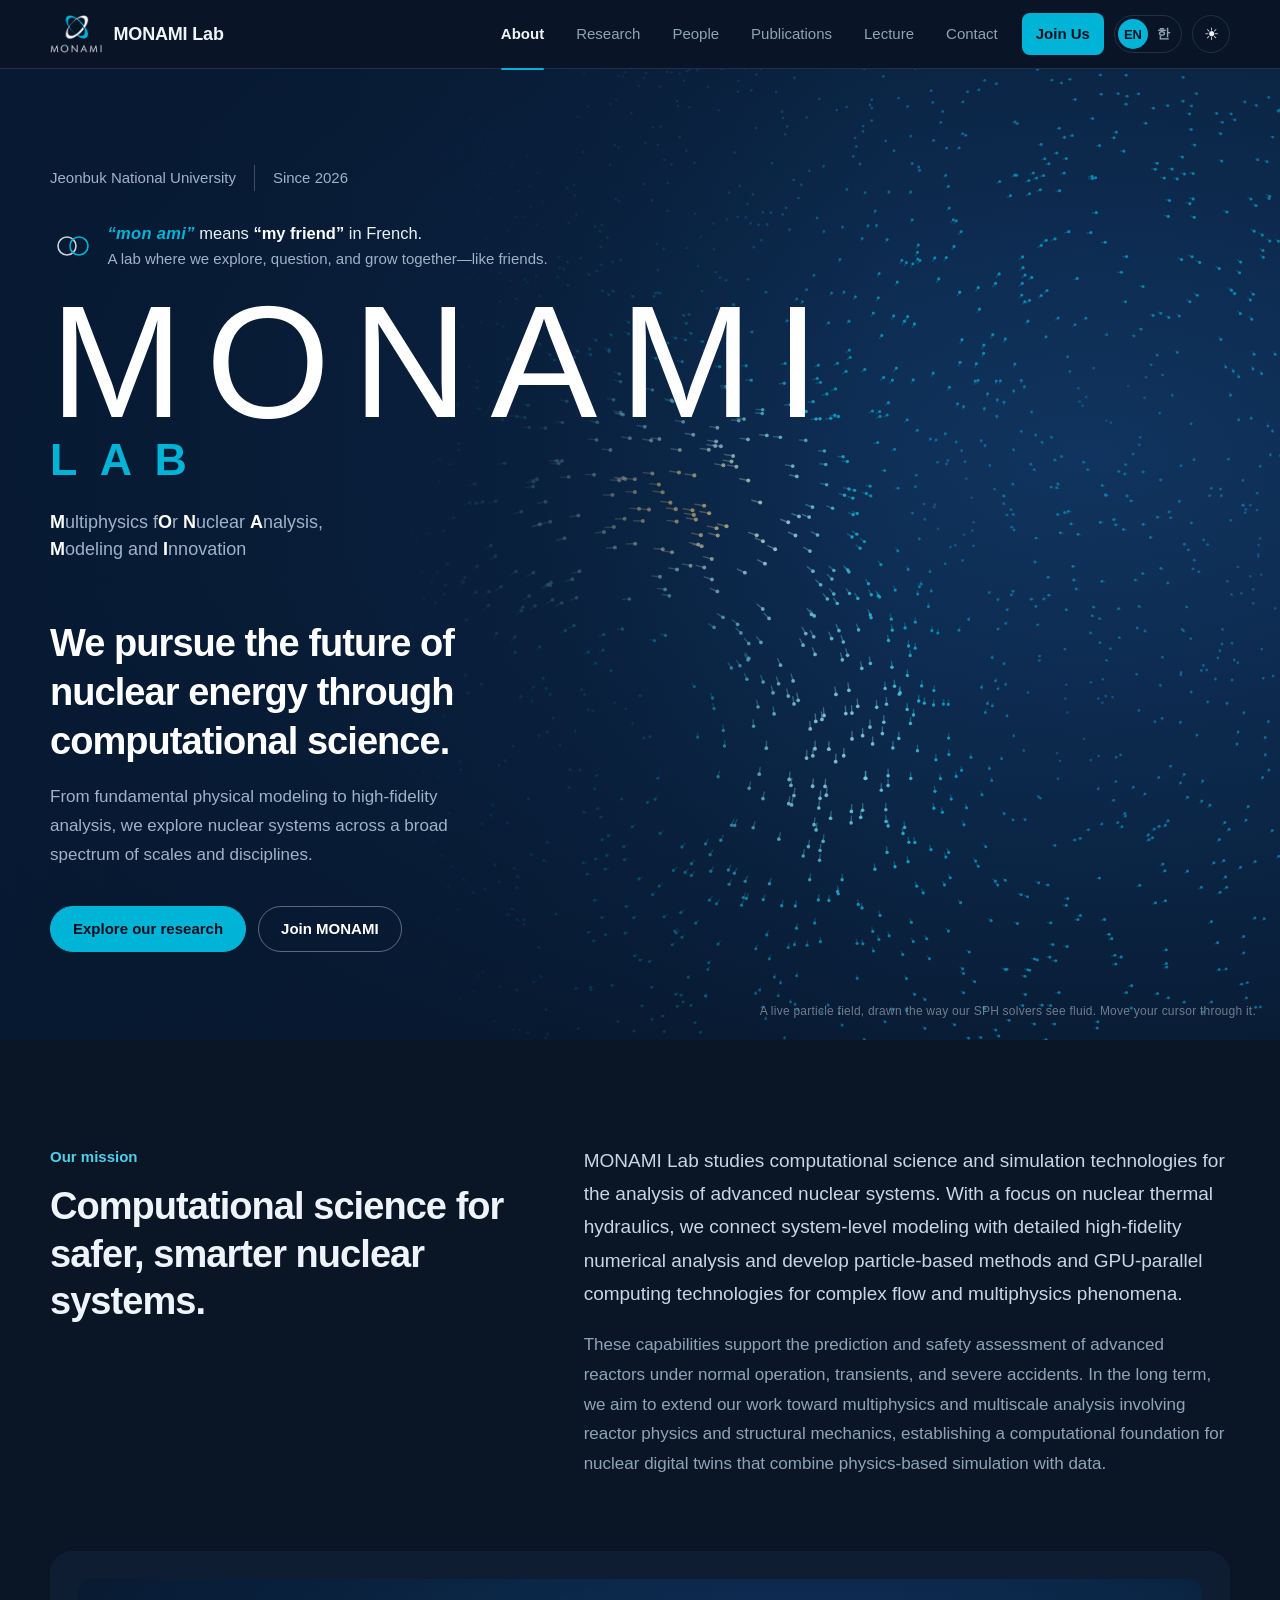
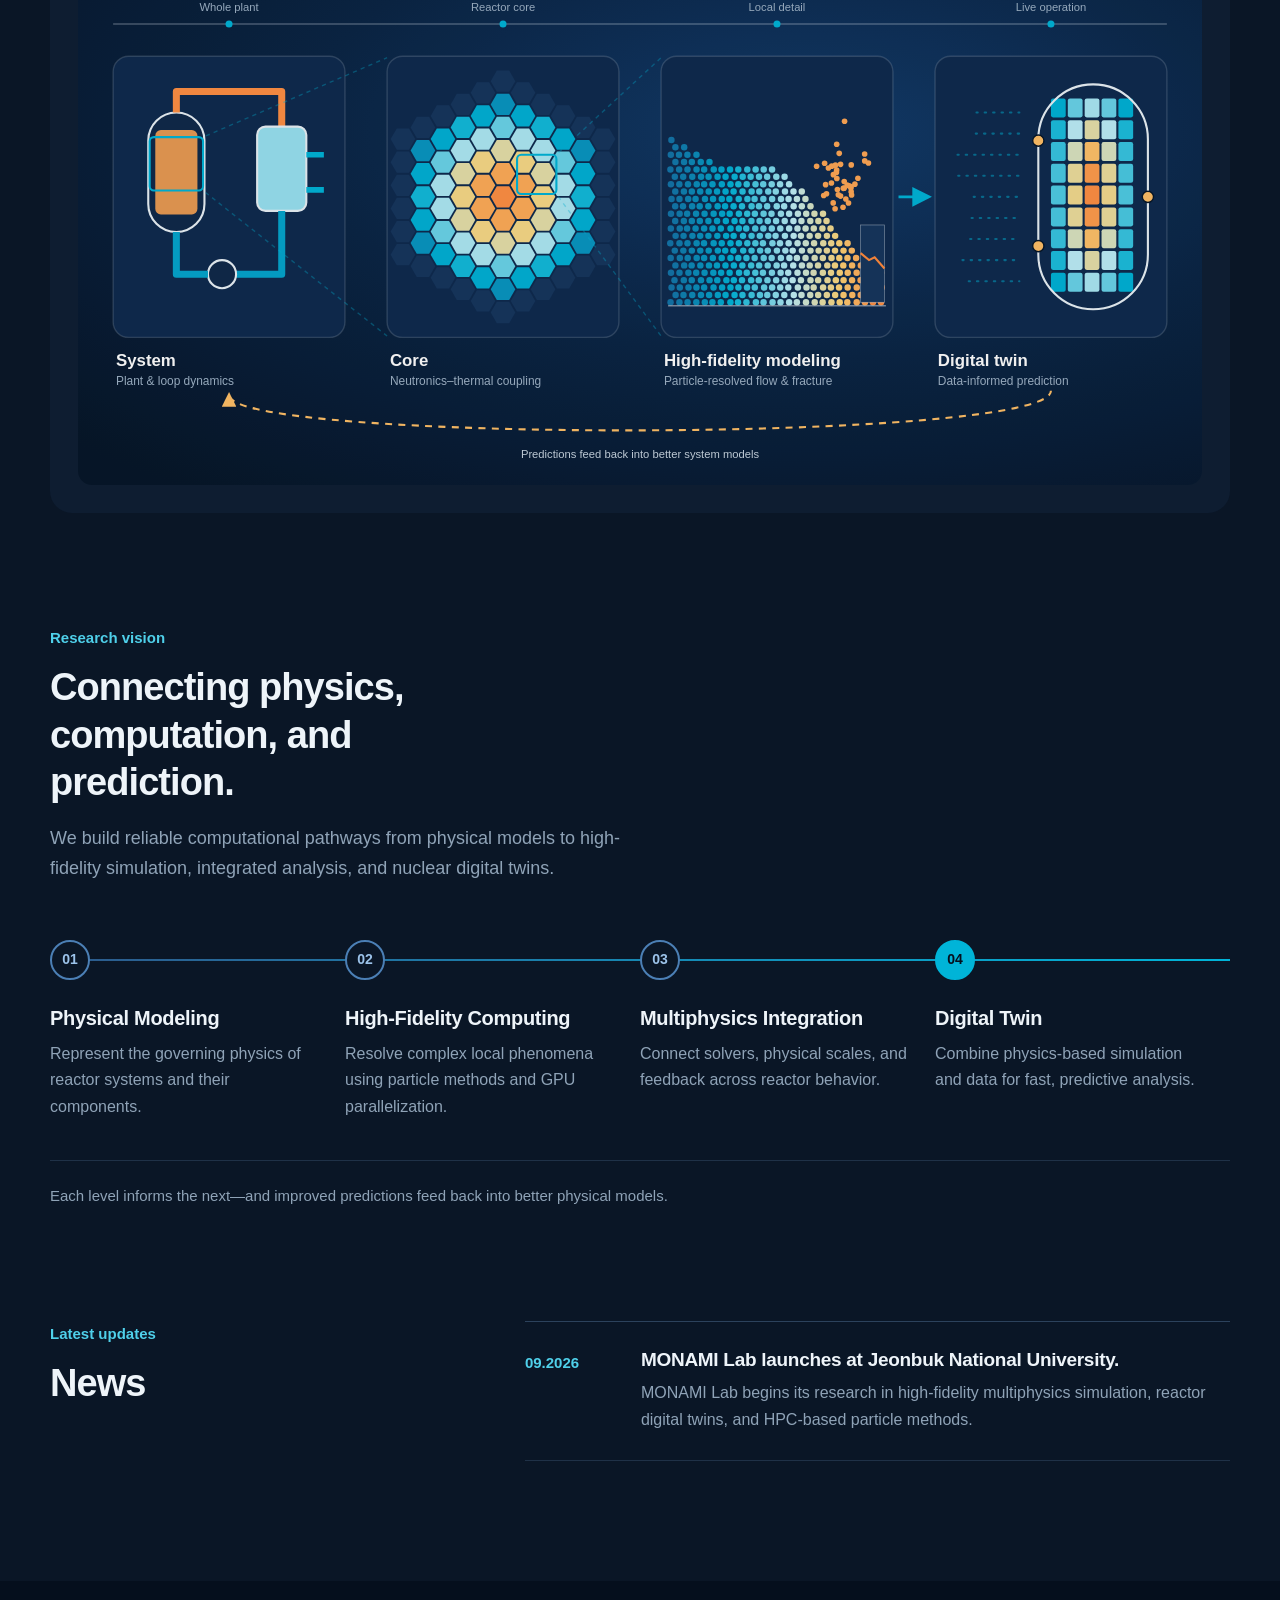
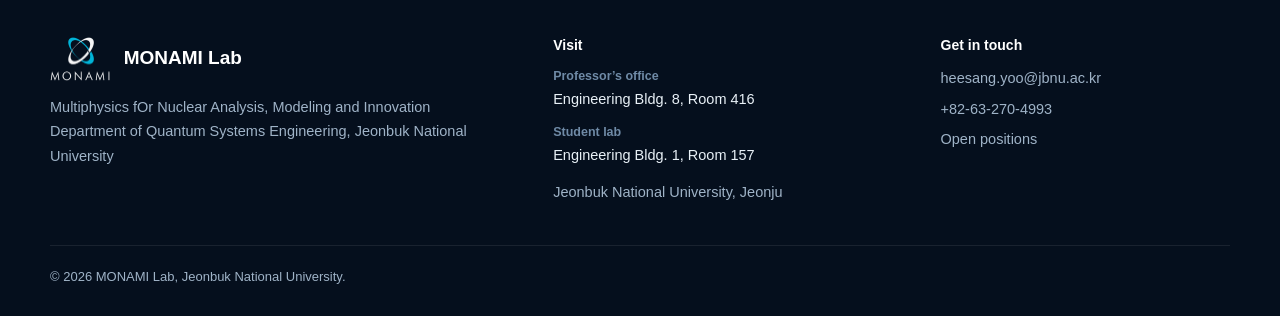
==== index.html @ a2486101 "Lecture: add Introduction to Nuclear Engineering II study guide Co-Authored-By: Claude Opus 5.5 <nor" ====
<!doctype html>
<html lang="en">
<head>
  <meta charset="utf-8">
  <meta name="viewport" content="width=device-width, initial-scale=1">
  <meta name="description" content="MONAMI Lab at Jeonbuk National University develops high-fidelity multiphysics, reactor digital twins, and HPC particle methods for nuclear systems.">
  <meta name="theme-color" content="#0a1626">
  <title>MONAMI Lab | Multiphysics fOr Nuclear Analysis, Modeling and Innovation</title>
  <script>
    try {
      const savedTheme = localStorage.getItem('color-theme');
      document.documentElement.dataset.theme = savedTheme || 'dark';
      document.documentElement.classList.add('page-navigation');
      const savedLanguage = localStorage.getItem('site-language');
      document.documentElement.lang = savedLanguage || ((navigator.language || '').toLowerCase().startsWith('ko') ? 'ko' : 'en');
      const hash = window.location.hash;
      if (!sessionStorage.getItem('monami-intro-seen') && (!hash || hash === '#about')) {
        document.documentElement.classList.add('intro-active');
      }
    } catch (_) {
      document.documentElement.dataset.theme = 'dark';
      document.documentElement.classList.add('page-navigation');
    }
  </script>

  <link rel="preconnect" href="https://cdn.jsdelivr.net" crossorigin>
  <link rel="stylesheet" href="https://cdn.jsdelivr.net/gh/orioncactus/pretendard@v1.3.9/dist/web/variable/pretendardvariable-dynamic-subset.min.css">

  <style>
    /* ------------------------------------------------------------------
       MONAMI Lab — design tokens
       Navy + Cherenkov cyan come straight from the lab mark.
       ------------------------------------------------------------------ */
    :root {
      --navy: #0b2545;
      --navy-deep: #071a33;
      --cyan: #00b4d8;
      --accent: #00799a;          /* cyan darkened for text on light surfaces */
      --heat: #ff8a3d;            /* used only for "new" signals */
      --ink: #0f1d2e;
      --text: #2c3a4b;
      --muted: #5b6b7d;
      --line: #dde4eb;
      --line-strong: #c6d1dc;
      --paper: #ffffff;
      --surface: #f4f7f9;
      --surface-2: #eaf0f4;
      --on-dark: #e9f1f7;
      --on-dark-muted: #9fb3c7;
      --radius-s: 8px;
      --radius-m: 14px;
      --radius-l: 22px;
      --max: 1180px;
      --header-h: 68px;
      --font: "Pretendard Variable", Pretendard, Inter, -apple-system, BlinkMacSystemFont, "Apple SD Gothic Neo", "Noto Sans KR", "Segoe UI", Roboto, sans-serif;
      color-scheme: light;
    }

    html[data-theme="dark"] {
      --navy: #0b2545;
      --navy-deep: #050f1d;
      --accent: #4fd0ea;
      --ink: #eef4f9;
      --text: #c9d6e2;
      --muted: #8fa3b7;
      --line: #1f3147;
      --line-strong: #2c425c;
      --paper: #0a1626;
      --surface: #0e1d31;
      --surface-2: #13263d;
      color-scheme: dark;
    }

    *, *::before, *::after { box-sizing: border-box; }

    html { scroll-behavior: smooth; -webkit-text-size-adjust: 100%; }

    body {
      margin: 0;
      color: var(--text);
      background: var(--paper);
      font-family: var(--font);
      font-size: 17px;
      line-height: 1.7;
      font-feature-settings: "tnum" 0;
      -webkit-font-smoothing: antialiased;
      word-break: keep-all;
      overflow-wrap: break-word;
    }

    img, video { max-width: 100%; display: block; }
    a { color: inherit; }
    h1, h2, h3, h4 { color: var(--ink); line-height: 1.25; margin: 0; letter-spacing: -0.015em; }
    p { margin: 0; }
    time, .publication-year, .news-date { font-variant-numeric: tabular-nums; }

    :focus-visible { outline: 2px solid var(--cyan); outline-offset: 3px; border-radius: 4px; }

    .container { width: min(calc(100% - 48px), var(--max)); margin: 0 auto; }

    .skip-link {
      position: absolute; left: -999px; top: 8px; z-index: 3000;
      padding: 10px 14px; border-radius: var(--radius-s);
      background: var(--navy); color: #fff; font-weight: 600; text-decoration: none;
    }
    .skip-link:focus { left: 12px; }

    /* ------------------------------------------------------------------ header */
    .site-header {
      position: sticky; top: 0; z-index: 100;
      background: color-mix(in srgb, var(--paper) 95%, transparent);
      backdrop-filter: saturate(160%) blur(14px);
      -webkit-backdrop-filter: saturate(160%) blur(14px);
      border-bottom: 1px solid var(--line);
    }

    .navbar { height: var(--header-h); display: flex; align-items: center; justify-content: space-between; gap: 24px; }

    .brand { display: inline-flex; align-items: center; gap: 12px; text-decoration: none; color: var(--ink); }
    .brand-logo { width: auto; height: 38px; object-fit: contain; }
    .brand-logo.on-dark { display: none; }
    html[data-theme="dark"] .brand-logo.on-light { display: none; }
    html[data-theme="dark"] .brand-logo.on-dark { display: block; }
    .brand-word { font-size: 18px; font-weight: 750; letter-spacing: -0.01em; }

    .nav-links { display: flex; align-items: center; gap: 4px; margin: 0; padding: 0; list-style: none; }
    .nav-links a {
      position: relative; display: block; padding: 8px 14px;
      color: var(--muted); font-size: 15px; font-weight: 500; text-decoration: none;
      border-radius: var(--radius-s); transition: color .15s ease;
    }
    .nav-links a:hover { color: var(--ink); }
    .nav-links a[aria-current="page"] { color: var(--ink); font-weight: 650; }
    .nav-links a[aria-current="page"]::after {
      content: ""; position: absolute; left: 14px; right: 14px; bottom: -15px;
      height: 2px; background: var(--cyan); border-radius: 2px;
    }
    .nav-links a.nav-cta { margin-left: 6px; color: #fff; background: var(--navy); font-weight: 600; }
    .nav-links a.nav-cta:hover { background: #12345e; color: #fff; }
    .nav-links a.nav-cta[aria-current="page"]::after { display: none; }
    html[data-theme="dark"] .nav-links a.nav-cta { background: var(--cyan); color: var(--navy-deep); }

    .theme-toggle {
      width: 38px; height: 38px; margin-left: 6px; display: grid; place-items: center;
      border: 1px solid var(--line); border-radius: 50%;
      background: transparent; color: var(--ink); font-size: 17px; cursor: pointer;
    }
    .theme-toggle:hover { color: var(--ink); border-color: var(--line-strong); }

    .menu-button {
      display: none; height: 38px; padding: 0 14px;
      border: 1px solid var(--line); border-radius: var(--radius-s);
      background: transparent; color: var(--ink); font: 600 14px var(--font); cursor: pointer;
    }

    /* ------------------------------------------------------------------ buttons */
    .button {
      display: inline-flex; align-items: center; justify-content: center; gap: 8px;
      min-height: 46px; padding: 0 22px;
      border: 1px solid var(--navy); border-radius: 999px;
      background: var(--navy); color: #fff;
      font-size: 15px; font-weight: 600; text-decoration: none;
      transition: background .15s ease, border-color .15s ease, color .15s ease;
    }
    .button:hover { background: #12345e; border-color: #12345e; }
    .button.secondary { background: transparent; color: var(--ink); border-color: var(--line-strong); }
    .button.secondary:hover { border-color: var(--ink); background: transparent; }
    html[data-theme="dark"] .button:not(.secondary) { background: var(--cyan); border-color: var(--cyan); color: var(--navy-deep); }
    html[data-theme="dark"] .button:not(.secondary):hover { background: #3fd0ee; }

    /* ------------------------------------------------------------------ page sections */
    main > section { padding: 88px 0 120px; }

    .page-navigation main > section { display: none; min-height: calc(100vh - var(--header-h) - 140px); }
    .page-navigation main > section.is-active { display: block; animation: section-enter .28s ease both; }
    @keyframes section-enter { from { opacity: 0; } to { opacity: 1; } }

    .section-heading {
      display: grid; grid-template-columns: minmax(0, 1fr) minmax(0, 1fr);
      gap: 24px 64px; align-items: end;
      padding-bottom: 36px; margin-bottom: 48px; border-bottom: 1px solid var(--line);
    }
    .section-heading:has(> div:only-child) { grid-template-columns: 1fr; }
    .section-heading h2 { font-size: clamp(34px, 4.4vw, 52px); font-weight: 700; letter-spacing: -0.03em; line-height: 1.12; }
    .section-kicker { margin: 0 0 14px; color: var(--accent); font-size: 15px; font-weight: 600; letter-spacing: 0; }
    .section-intro { max-width: 52ch; color: var(--muted); font-size: 18px; line-height: 1.7; }

    .about-language-row { display: flex; align-items: center; justify-content: space-between; gap: 16px; }
    .about-language-row .section-kicker { margin-bottom: 14px; }
    .language-toggle {
      height: 32px; padding: 0 12px; margin-bottom: 14px;
      border: 1px solid var(--line); border-radius: 999px;
      background: transparent; color: var(--muted); font: 600 13px var(--font); cursor: pointer;
    }
    .language-toggle:hover { color: var(--ink); border-color: var(--line-strong); }

    /* ------------------------------------------------------------------ about / hero */
    #about { padding-top: 0; }

    .hero-band {
      position: relative; isolation: isolate; overflow: hidden;
      background: radial-gradient(120% 90% at 85% 40%, #10345f 0%, var(--navy) 45%, var(--navy-deep) 100%);
      color: var(--on-dark);
    }
    .particle-field { position: absolute; inset: 0; z-index: -1; width: 100%; height: 100%; }
    .hero-band::after {
      content: ""; position: absolute; inset: 0; z-index: -1; pointer-events: none;
      background: linear-gradient(90deg, rgba(7, 26, 51, .92) 0%, rgba(7, 26, 51, .55) 42%, rgba(7, 26, 51, 0) 70%);
    }

    .hero-inner { min-height: min(720px, calc(100vh - var(--header-h))); display: flex; flex-direction: column; justify-content: center; padding: 96px 0 88px; }

    .hero-place { display: flex; flex-wrap: wrap; gap: 6px 18px; margin-bottom: 30px; color: var(--on-dark-muted); font-size: 15px; font-weight: 500; }
    .hero-place span + span { padding-left: 18px; border-left: 1px solid rgba(255, 255, 255, .22); }

    .hero-wordmark {
      margin: 0; color: #fff;
      font-size: clamp(64px, 12.5vw, 168px); font-weight: 200; line-height: .9;
      letter-spacing: .14em; margin-right: -.14em;
    }
    .hero-wordmark .lab { display: block; margin-top: .12em; font-size: .28em; font-weight: 600; letter-spacing: .5em; color: var(--cyan); }

    .hero-acronym { margin-top: 30px; max-width: 34ch; color: var(--on-dark-muted); font-size: 18px; font-weight: 400; line-height: 1.5; }
    .acronym-letter { color: #fff; font-weight: 700; }

    .hero-statement { max-width: 22ch; margin-top: 56px; color: #fff; font-size: clamp(26px, 3vw, 38px); font-weight: 600; line-height: 1.28; letter-spacing: -0.025em; }
    .hero-summary { max-width: 46ch; margin-top: 18px; color: var(--on-dark-muted); font-size: 17px; }

    .hero-actions { display: flex; flex-wrap: wrap; gap: 12px; margin-top: 36px; }
    .hero-band .button { background: var(--cyan); border-color: var(--cyan); color: var(--navy-deep); }
    .hero-band .button:hover { background: #45d4ef; border-color: #45d4ef; }
    .hero-band .button.secondary { background: transparent; color: #fff; border-color: rgba(255, 255, 255, .35); }
    .hero-band .button.secondary:hover { border-color: #fff; }

    .hero-caption {
      position: absolute; right: 24px; bottom: 18px; margin: 0;
      color: rgba(233, 241, 247, .45); font-size: 12px; letter-spacing: .02em;
    }

    .mission {
      display: grid; grid-template-columns: minmax(0, 5fr) minmax(0, 7fr); gap: 32px 72px;
      padding: 104px 0 72px;
    }
    .mission h2 { font-size: clamp(28px, 3vw, 38px); font-weight: 700; letter-spacing: -0.025em; }
    .mission-copy p { color: var(--text); font-size: 19px; line-height: 1.75; }
    .mission-copy p + p { margin-top: 20px; color: var(--muted); font-size: 17px; }

    .about-overview-visual {
      margin: 0 0 112px; padding: clamp(12px, 2.5vw, 28px);
      border-radius: var(--radius-l); background: var(--surface);
    }
    .about-overview-visual img { width: 100%; border-radius: var(--radius-m); }
    .about-overview-visual figcaption { margin-top: 14px; color: var(--muted); font-size: 14px; text-align: center; }
    html[data-theme="dark"] .about-overview-visual img { filter: brightness(.94); }

    .research-vision { margin-bottom: 112px; }
    .research-vision h2 { max-width: 20ch; font-size: clamp(28px, 3vw, 38px); font-weight: 700; letter-spacing: -0.025em; }
    .vision-intro { max-width: 58ch; margin-top: 16px; color: var(--muted); font-size: 18px; }

    .vision-flow {
      counter-reset: step; position: relative;
      display: grid; grid-template-columns: repeat(4, minmax(0, 1fr)); gap: 0;
      margin-top: 56px;
    }
    .vision-flow::before {
      content: ""; position: absolute; left: 0; right: 0; top: 19px; height: 2px;
      background: linear-gradient(90deg, var(--navy), var(--cyan));
    }
    html[data-theme="dark"] .vision-flow::before { background: linear-gradient(90deg, #2d5a8c, var(--cyan)); }
    .vision-flow article { position: relative; padding: 0 28px 0 0; }
    .vision-flow article > span {
      position: relative; display: grid; place-items: center;
      width: 40px; height: 40px; margin-bottom: 26px;
      border: 2px solid var(--navy); border-radius: 50%;
      background: var(--paper); color: var(--navy); font-size: 14px; font-weight: 700;
    }
    .vision-flow article:nth-child(2) > span { border-color: #0b5a85; color: #0b5a85; }
    .vision-flow article:nth-child(3) > span { border-color: #0388b0; color: #0388b0; }
    .vision-flow article:nth-child(4) > span { border-color: var(--cyan); background: var(--cyan); color: #fff; }
    html[data-theme="dark"] .vision-flow article > span { border-color: #4b7fb5; color: #9cc3ea; }
    html[data-theme="dark"] .vision-flow article:nth-child(4) > span { border-color: var(--cyan); color: var(--navy-deep); }
    .vision-flow h3 { font-size: 20px; font-weight: 700; }
    .vision-flow p { margin-top: 10px; color: var(--muted); font-size: 16px; line-height: 1.65; }
    .vision-loop { margin-top: 40px; padding-top: 22px; border-top: 1px solid var(--line); color: var(--muted); font-size: 15px; }

    .about-news { display: grid; grid-template-columns: minmax(0, 4fr) minmax(0, 7fr); gap: 32px 72px; }
    .news-heading h2 { font-size: clamp(28px, 3vw, 38px); font-weight: 700; letter-spacing: -0.025em; }
    .news-list { border-top: 1px solid var(--line-strong); }
    .news-item { display: grid; grid-template-columns: 96px minmax(0, 1fr); gap: 20px; padding: 26px 0; border-bottom: 1px solid var(--line); }
    .news-date { color: var(--accent); font-size: 15px; font-weight: 600; padding-top: 2px; }
    .news-item h3 { font-size: 19px; font-weight: 650; }
    .news-item p { margin-top: 8px; color: var(--muted); font-size: 16px; }

    /* ------------------------------------------------------------------ research */
    .research-grid { display: grid; grid-template-columns: repeat(2, minmax(0, 1fr)); gap: 28px; }

    .research-card {
      position: relative; display: flex; flex-direction: column;
      padding: 14px 14px 30px; border: 1px solid var(--line); border-radius: var(--radius-l);
      background: var(--paper); color: inherit; text-decoration: none;
      transition: border-color .2s ease, box-shadow .2s ease;
    }
    a.research-card:hover { border-color: var(--line-strong); box-shadow: 0 18px 40px -24px rgba(11, 37, 69, .35); }
    .research-card > :not(.research-visual):not(.research-progress-note):not(.research-active-note) { margin-left: 18px; margin-right: 18px; }

    .research-visual { aspect-ratio: 16 / 8; overflow: hidden; margin-bottom: 26px; border-radius: var(--radius-m); background: var(--surface); }
    .research-visual img { width: 100%; height: 100%; object-fit: cover; transition: transform .5s ease; }
    a.research-card:hover .research-visual img { transform: scale(1.03); }

    .research-number { color: var(--accent); font-size: 14px; font-weight: 600; }
    .research-card h3 { margin-top: 8px; font-size: 23px; font-weight: 700; }
    .research-card p { margin-top: 12px; color: var(--muted); font-size: 16px; line-height: 1.7; }
    .research-page-link { margin-top: auto; padding-top: 22px; color: var(--ink); font-size: 15px; font-weight: 650; }

    .research-progress-note, .research-active-note {
      position: absolute; top: 28px; right: 28px; z-index: 1;
      display: inline-flex; align-items: center; gap: 8px; padding: 6px 12px;
      border-radius: 999px; font-size: 12.5px; font-weight: 600;
      background: rgba(255, 255, 255, .92); color: var(--navy);
      backdrop-filter: blur(6px);
    }
    .research-active-note::before, .research-progress-note::before { content: ""; width: 7px; height: 7px; border-radius: 50%; background: #18b26b; }
    .research-progress-note::before { background: #c2ccd6; }
    .research-card.is-in-progress .research-visual img { filter: saturate(.7) brightness(.9); }
    html[data-theme="dark"] .research-progress-note, html[data-theme="dark"] .research-active-note { background: rgba(5, 15, 29, .82); color: var(--ink); }

    /* ------------------------------------------------------------------ people */
    .people-tabs { display: flex; gap: 8px; margin: -12px 0 40px; }
    .people-tab {
      height: 36px; padding: 0 16px; border: 1px solid var(--navy); border-radius: 999px;
      background: var(--navy); color: #fff; font: 600 14px var(--font); cursor: default;
    }
    html[data-theme="dark"] .people-tab { background: var(--surface-2); border-color: var(--line-strong); color: var(--ink); }

    .people-grid { display: grid; grid-template-columns: 300px minmax(0, 1fr); gap: 64px; align-items: start; }
    .person-photo { position: sticky; top: calc(var(--header-h) + 28px); margin: 0; }
    .person-photo img { width: 100%; aspect-ratio: 4 / 5; object-fit: cover; border-radius: var(--radius-l); background: var(--surface); }

    .person-card .section-kicker { margin-bottom: 6px; }
    .person-card h3 { font-size: clamp(30px, 3.2vw, 40px); font-weight: 700; letter-spacing: -0.03em; }
    .person-role { margin-top: 10px; color: var(--ink); font-size: 18px; font-weight: 500; }
    .person-role + p { color: var(--muted); }
    .profile-contact { display: flex; align-items: center; gap: 10px; margin-top: 6px; font-size: 16px; }
    .person-role + p + .profile-contact { margin-top: 20px; }
    .profile-contact a { color: var(--text); text-decoration: none; border-bottom: 1px solid var(--line-strong); }
    .profile-contact a:hover { color: var(--accent); border-color: currentColor; }
    .contact-icon { display: inline-grid; place-items: center; width: 22px; color: var(--accent); font-size: 14px; }
    .person-links { display: flex; flex-wrap: wrap; gap: 10px; margin-top: 24px; }
    .person-links .button { min-height: 40px; padding: 0 18px; font-size: 14px; }

    .professor-details { display: grid; grid-template-columns: repeat(2, minmax(0, 1fr)); gap: 0 48px; margin-top: 48px; }
    .profile-section { padding-top: 26px; border-top: 1px solid var(--line-strong); margin-bottom: 40px; }
    .profile-section-awards { grid-column: 1 / -1; }
    .profile-section h4 { margin-bottom: 18px; font-size: 15px; font-weight: 650; color: var(--accent); }
    .profile-history { margin: 0; padding: 0; list-style: none; display: grid; gap: 18px; }
    .profile-history li { display: grid; grid-template-columns: 104px minmax(0, 1fr); gap: 16px; }
    .profile-history time { color: var(--muted); font-size: 14.5px; font-weight: 500; padding-top: 1px; }
    .profile-history span { color: var(--muted); font-size: 15.5px; line-height: 1.55; }
    .profile-history strong { display: block; color: var(--ink); font-size: 16.5px; font-weight: 650; margin-bottom: 2px; }
    .profile-supervisor { display: block; margin-top: 4px; font-size: 14px; }
    .profile-supervisor a { color: var(--accent); text-decoration: none; }
    .profile-supervisor a:hover { text-decoration: underline; }
    .award-history { grid-template-columns: 1fr; }

    .best-poster-badge, .best-paper-badge, .publication-status-badge, .featured-cover-badge {
      display: inline-flex; align-items: center; vertical-align: 2px;
      margin-left: 8px; padding: 2px 9px; border-radius: 999px;
      font-size: 12px; font-weight: 600; letter-spacing: 0; line-height: 1.6; white-space: nowrap;
      background: var(--surface-2); color: var(--navy); text-decoration: none;
    }
    html[data-theme="dark"] :is(.best-poster-badge, .best-paper-badge, .publication-status-badge, .featured-cover-badge) { color: var(--ink); }
    .best-poster-badge { display: inline-flex; }
    .profile-history strong .best-poster-badge { margin-left: 6px; }
    .featured-cover-badge { background: color-mix(in srgb, var(--cyan) 16%, transparent); color: var(--accent); }
    .accepted-badge { background: rgba(24, 165, 100, .14); color: #12804e; }
    html[data-theme="dark"] .accepted-badge { color: #4fd18f; }
    .featured-cover-badge:hover { background: color-mix(in srgb, var(--cyan) 26%, transparent); }

    /* ------------------------------------------------------------------ publications */
    .featured-publications { margin-bottom: 88px; }
    .featured-publications-head { display: flex; align-items: end; justify-content: space-between; gap: 20px; margin-bottom: 22px; }
    .featured-publications-head h3 { font-size: 24px; font-weight: 700; }
    .featured-publications-head p { margin-top: 4px; color: var(--muted); font-size: 15px; }
    .featured-publications-controls { display: flex; align-items: center; gap: 8px; }
    .news-control {
      width: 44px; height: 44px; border: 1px solid var(--line-strong); border-radius: 50%;
      background: transparent; color: var(--ink); font-size: 18px; cursor: pointer;
    }
    .news-control:hover { border-color: var(--ink); }

    .featured-paper-track {
      display: flex; gap: 24px; overflow-x: auto; scroll-snap-type: x mandatory; scrollbar-width: none;
      border-radius: var(--radius-l);
    }
    .featured-paper-track::-webkit-scrollbar { display: none; }
    .featured-paper {
      flex: 0 0 100%; scroll-snap-align: start; min-width: 0;
      display: grid; grid-template-columns: minmax(0, 5fr) minmax(0, 6fr);
      border-radius: var(--radius-l); background: var(--navy); color: var(--on-dark); overflow: hidden;
    }
    .featured-paper-page { padding: 36px 0 0 36px; background: linear-gradient(160deg, #10345f, var(--navy-deep)); }
    .featured-paper-page img {
      width: 100%; height: 440px; object-fit: cover; object-position: top;
      border-radius: 8px 8px 0 0; background: #fff; cursor: zoom-in;
      box-shadow: 0 -10px 40px rgba(0, 0, 0, .35);
    }
    .featured-paper-meta { display: flex; flex-direction: column; justify-content: center; padding: 48px clamp(28px, 4vw, 56px); }
    .featured-paper-meta span { color: var(--cyan); font-size: 15px; font-weight: 600; }
    .featured-paper-meta h4 { margin-top: 12px; color: #fff; font-size: clamp(24px, 2.4vw, 32px); font-weight: 700; line-height: 1.25; letter-spacing: -0.02em; }
    .featured-paper-summary { margin-top: 16px; color: var(--on-dark-muted); font-size: 17px; line-height: 1.65; }
    .featured-paper-meta a {
      align-self: flex-start; margin-top: 28px; padding: 10px 18px;
      border: 1px solid rgba(255, 255, 255, .3); border-radius: 999px;
      color: #fff; font-size: 14px; font-weight: 600; text-decoration: none;
    }
    .featured-paper-meta a:hover { border-color: #fff; }
    .featured-publications-status { margin-top: 14px; color: var(--muted); font-size: 14px; font-variant-numeric: tabular-nums; }

    .publication-subheading { margin: 0 0 20px; font-size: 24px; font-weight: 700; }
    .publication-list + .publication-subheading, .publication-subheading.spaced { margin-top: 80px; }
    .conference-group-heading { margin: 28px 0 8px; color: var(--accent); font-size: 15px; font-weight: 650; }
    .publication-list + .conference-group-heading { margin-top: 44px; }

    .publication-list { margin: 0 0 48px; padding: 0; list-style: none; border-top: 1px solid var(--line-strong); }
    .publication-item {
      position: relative; display: grid; grid-template-columns: 64px minmax(0, 1fr) auto; gap: 8px 24px;
      padding: 24px 0; border-bottom: 1px solid var(--line);
    }
    .publication-item.with-figure { grid-template-columns: 64px 200px minmax(0, 1fr) auto; align-items: start; }
    .publication-year { display: flex; flex-direction: column; color: var(--muted); font-size: 14px; font-weight: 500; line-height: 1.4; }
    .publication-number { color: var(--ink); font-size: 22px; font-weight: 300; line-height: 1.1; margin-bottom: 4px; }
    .publication-number::before { content: "J"; }
    .conference-list .publication-number::before, .publication-list.compact .publication-number::before { content: ""; }

    .publication-figure {
      aspect-ratio: 16 / 10; overflow: hidden; border-radius: var(--radius-s);
      background: #fff; border: 1px solid var(--line);
    }
    .publication-figure img, .publication-figure video { width: 100%; height: 100%; object-fit: contain; cursor: zoom-in; }
    .publication-placeholder { display: grid; place-items: center; background: var(--surface); border-style: dashed; }
    .publication-placeholder span { color: var(--muted); font-size: 12px; font-weight: 500; }
    html[data-theme="dark"] .publication-placeholder { background: var(--surface); }

    .publication-title { color: var(--ink); font-size: 17.5px; font-weight: 650; line-height: 1.45; letter-spacing: -0.01em; }
    .publication-authors, .publication-meta { margin-top: 6px; color: var(--muted); font-size: 15px; line-height: 1.55; }
    .publication-authors strong, .publication-meta strong { color: var(--ink); font-weight: 650; }
    .publication-journal { margin-top: 6px; color: var(--text); font-size: 15px; line-height: 1.55; }
    .publication-journal strong { display: inline-block; margin-top: 4px; color: var(--accent); font-size: 13.5px; font-weight: 650; }

    .publication-link {
      padding: 6px 12px; border: 1px solid var(--line-strong); border-radius: 999px;
      color: var(--ink); font-size: 13px; font-weight: 600; text-decoration: none; white-space: nowrap;
    }
    .publication-link:hover { border-color: var(--accent); color: var(--accent); }

    .publication-item.is-new > .publication-status-badge {
      position: absolute; top: 24px; left: -14px; transform: translateX(-100%);
      margin: 0; background: var(--heat); color: #fff;
    }
    .publication-item.is-new .publication-number { color: var(--heat); font-weight: 600; }

    .publication-list.compact .publication-item { padding: 16px 0; grid-template-columns: 64px minmax(0, 1fr); }
    .publication-list.compact .publication-title { font-size: 16px; font-weight: 600; }
    .publication-list.compact .publication-number { font-size: 17px; }

    .software-card { display: grid; grid-template-columns: minmax(0, 3fr) minmax(0, 8fr); gap: 24px 48px; padding: 36px; border-radius: var(--radius-l); background: var(--surface); }
    .software-card .software-name { font-size: 34px; font-weight: 200; letter-spacing: .14em; color: var(--ink); }
    .software-card .software-id { margin-top: 8px; color: var(--muted); font-size: 15px; }
    .software-card .software-id a { color: var(--accent); }
    .software-card h4 { font-size: 20px; font-weight: 700; }
    .software-card p { margin-top: 12px; color: var(--muted); font-size: 16px; }
    .software-card dl { display: grid; grid-template-columns: max-content 1fr; gap: 6px 16px; margin: 18px 0 0; font-size: 15px; }
    .software-card dt { color: var(--ink); font-weight: 600; }
    .software-card dd { margin: 0; color: var(--muted); }

    /* ------------------------------------------------------------------ lightbox */
    .image-lightbox {
      position: fixed; inset: 0; z-index: 2000; display: grid; place-items: center; padding: 34px;
      background: rgba(4, 13, 24, .9); opacity: 0; visibility: hidden; transition: opacity .2s ease, visibility .2s ease;
    }
    .image-lightbox.open { opacity: 1; visibility: visible; }
    .image-lightbox img, .image-lightbox video {
      max-width: min(1200px, 92vw); max-height: 88vh; border-radius: 10px; background: #fff;
      object-fit: contain; box-shadow: 0 24px 80px rgba(0, 0, 0, .45);
    }
    .image-lightbox [hidden] { display: none; }
    .lightbox-close {
      position: fixed; top: 18px; right: 22px; width: 44px; height: 44px;
      border: 1px solid rgba(255, 255, 255, .4); border-radius: 50%;
      background: rgba(0, 0, 0, .25); color: #fff; font: 300 28px/1 var(--font); cursor: pointer;
    }
    body.lightbox-open { overflow: hidden; }

    /* ------------------------------------------------------------------ join */
    .join-welcome { display: grid; grid-template-columns: minmax(0, 1fr) 220px; gap: 48px; align-items: center; margin-bottom: 72px; }
    .join-intro { max-width: 40ch; color: var(--ink); font-size: clamp(21px, 2.2vw, 26px); font-weight: 500; line-height: 1.6; letter-spacing: -0.02em; }
    .join-welcome-image { width: 220px; aspect-ratio: 1; object-fit: cover; border-radius: 50%; background: var(--surface); }

    .join-section h3, .join-block h3, .join-highlights h3 { font-size: 22px; font-weight: 700; }
    .position-list { display: grid; grid-template-columns: repeat(3, minmax(0, 1fr)); gap: 0; margin: 22px 0 72px; padding: 0; list-style: none; border-top: 2px solid var(--navy); }
    html[data-theme="dark"] .position-list { border-top-color: var(--cyan); }
    .position-list li { padding: 22px 24px 22px 0; color: var(--ink); font-size: 19px; font-weight: 600; }
    .position-list li + li { padding-left: 24px; border-left: 1px solid var(--line); }
    .position-list li::before { content: "모집 중"; display: block; margin-bottom: 6px; color: #18a564; font-size: 13px; font-weight: 600; }

    .join-grid { display: grid; grid-template-columns: repeat(2, minmax(0, 1fr)); gap: 28px; margin-bottom: 72px; }
    .join-block { padding: 34px; border-radius: var(--radius-l); background: var(--surface); }
    .join-block p { margin-top: 14px; color: var(--muted); font-size: 16.5px; }
    .join-email { color: var(--accent); font-weight: 600; }
    .join-form-button { margin-top: 26px; }

    .highlight-list { display: grid; grid-template-columns: repeat(2, minmax(0, 1fr)); gap: 28px; margin: 22px 0 0; padding: 0; list-style: none; }
    .highlight-list li { padding-top: 20px; border-top: 1px solid var(--line-strong); color: var(--muted); font-size: 16px; }
    .highlight-list strong { color: var(--ink); font-size: 18px; font-weight: 650; }

    /* ------------------------------------------------------------------ contact */
    .contact-heading { max-width: 640px; margin-bottom: 52px; }
    .contact-heading h2 { font-size: clamp(34px, 4.4vw, 52px); font-weight: 700; letter-spacing: -0.03em; }
    .contact-heading > p:last-child { margin-top: 16px; color: var(--muted); font-size: 18px; }

    .contact-information { display: grid; grid-template-columns: minmax(0, 1fr) minmax(0, 1fr); gap: 48px; margin-bottom: 40px; }
    .contact-address h3 { margin-bottom: 14px; font-size: 22px; font-weight: 700; }
    .contact-address p { color: var(--muted); font-size: 16.5px; line-height: 1.75; }
    .contact-address p[lang="ko"] { margin-top: 12px; }
    .contact-links { border-top: 1px solid var(--line-strong); }
    .contact-links a {
      display: flex; justify-content: space-between; align-items: center; gap: 16px;
      padding: 18px 0; border-bottom: 1px solid var(--line); text-decoration: none;
      color: var(--muted); font-size: 15.5px;
    }
    .contact-links a > span:last-child { color: var(--ink); font-weight: 600; }
    .contact-links a:hover > span:last-child { color: var(--accent); }
    .contact-map { width: 100%; height: 420px; border: 0; border-radius: var(--radius-l); background: var(--surface); }
    html[data-theme="dark"] .contact-map { filter: invert(.9) hue-rotate(180deg) saturate(.6); }

    /* ------------------------------------------------------------------ footer */
    footer { background: var(--navy-deep); color: var(--on-dark-muted); font-size: 14.5px; }
    .footer-grid { display: grid; grid-template-columns: minmax(0, 1.6fr) minmax(0, 1.2fr) minmax(0, 1fr); gap: 40px; padding: 56px 0 40px; }
    .footer-brand { display: flex; align-items: center; gap: 14px; color: #fff; }
    .footer-brand img { width: auto; height: 44px; }
    .footer-brand span { font-size: 19px; font-weight: 750; }
    .footer-grid p { margin-top: 14px; line-height: 1.7; }
    .footer-grid h2 { margin-bottom: 12px; color: #fff; font-size: 14px; font-weight: 600; letter-spacing: 0; }
    .footer-grid ul { margin: 0; padding: 0; list-style: none; display: grid; gap: 6px; }
    .footer-grid a { color: var(--on-dark-muted); text-decoration: none; }
    .footer-grid a:hover { color: #fff; }
    .footer-grid .footer-address { margin-top: 12px; }
    .footer-rooms { display: grid; gap: 10px; margin: 0; }
    .footer-rooms dt { color: #6f8aa6; font-size: 12.5px; font-weight: 600; }
    .footer-rooms dd { margin: 0; color: var(--on-dark); font-size: 14.5px; white-space: nowrap; }
    .footer-bottom { padding: 20px 0 28px; border-top: 1px solid rgba(255, 255, 255, .08); font-size: 13px; }

    /* ------------------------------------------------------------------ responsive */
    @media (max-width: 1040px) {
      .publication-item.is-new > .publication-status-badge { position: static; transform: none; grid-column: 1 / -1; justify-self: start; }
      .publication-item.with-figure { grid-template-columns: 56px 160px minmax(0, 1fr) auto; }
    }

    @media (max-width: 900px) {
      body { font-size: 16px; }
      .menu-button { display: block; }
      .nav-links {
        position: absolute; top: var(--header-h); left: 0; right: 0;
        display: none; flex-direction: column; align-items: stretch; gap: 0;
        padding: 10px 24px 20px; background: var(--paper); border-bottom: 1px solid var(--line);
        box-shadow: 0 20px 30px -20px rgba(11, 37, 69, .3);
      }
      .nav-links.open { display: flex; }
      .nav-links a { padding: 13px 0; font-size: 17px; border-bottom: 1px solid var(--line); border-radius: 0; }
      .nav-links a[aria-current="page"]::after { display: none; }
      .nav-links a[aria-current="page"] { color: var(--accent); }
      .nav-links a.nav-cta { margin: 14px 0 0; padding: 13px 16px; border-radius: 999px; text-align: center; border: 0; }
      .nav-links li:has(.theme-toggle) { order: 10; padding-top: 14px; }
      .theme-toggle { margin: 0; }

      main > section { padding: 56px 0 88px; }
      .section-heading { grid-template-columns: 1fr; gap: 16px; padding-bottom: 28px; margin-bottom: 36px; }

      .hero-inner { min-height: 0; padding: 72px 0 64px; }
      .hero-band::after { background: linear-gradient(180deg, rgba(7, 26, 51, .55), rgba(7, 26, 51, .88)); }
      .hero-statement { margin-top: 40px; }
      .hero-caption { display: none; }

      .mission, .about-news { grid-template-columns: 1fr; gap: 20px; }
      .mission { padding: 64px 0 48px; }
      .about-overview-visual, .research-vision { margin-bottom: 72px; }

      .vision-flow { grid-template-columns: 1fr; gap: 28px; margin-top: 36px; }
      .vision-flow::before { left: 19px; right: auto; top: 0; bottom: 0; width: 2px; height: auto; background: linear-gradient(180deg, var(--navy), var(--cyan)); }
      .vision-flow article { display: grid; grid-template-columns: 40px 1fr; gap: 0 20px; padding: 0; }
      .vision-flow article > span { grid-row: span 2; margin: 0; }
      .vision-flow p { margin-top: 4px; }

      .research-grid { grid-template-columns: 1fr; gap: 20px; }

      .people-grid { grid-template-columns: 1fr; gap: 32px; }
      .person-photo { position: static; width: min(240px, 70%); }
      .professor-details, .award-history { grid-template-columns: 1fr; }

      .featured-paper { grid-template-columns: 1fr; }
      .featured-paper-page { padding: 24px 24px 0; }
      .featured-paper-page img { height: 300px; }
      .featured-paper-meta { padding: 28px 24px 32px; }

      .join-welcome { grid-template-columns: 1fr; gap: 28px; }
      .join-welcome-image { width: 140px; order: -1; }
      .position-list { grid-template-columns: 1fr; }
      .position-list li + li { padding-left: 0; border-left: 0; border-top: 1px solid var(--line); }
      .join-grid, .highlight-list, .contact-information { grid-template-columns: 1fr; }
      .software-card { grid-template-columns: 1fr; padding: 26px; }

      .footer-grid { grid-template-columns: 1fr 1fr; }
      .footer-grid > :first-child { grid-column: 1 / -1; }
    }

    @media (max-width: 640px) {
      .container { width: calc(100% - 32px); }
      .brand-word { font-size: 16px; }
      .hero-wordmark { letter-spacing: .08em; margin-right: -.08em; }
      .hero-wordmark .lab { letter-spacing: .4em; }
      .hero-acronym { font-size: 16px; }
      .hero-place span + span { padding-left: 0; border-left: 0; }

      .publication-item, .publication-item.with-figure { grid-template-columns: 44px minmax(0, 1fr); gap: 10px 14px; }
      .publication-item.with-figure .publication-figure { grid-column: 2; grid-row: 2; }
      .publication-item.with-figure > div:not(.publication-year):not(.publication-figure) { grid-column: 2; }
      .publication-link { grid-column: 2; justify-self: start; }
      .publication-number { font-size: 19px; }
      .featured-publications-head { flex-direction: column; align-items: flex-start; }
      .featured-paper-page img { height: 240px; }
      .profile-history li { grid-template-columns: 84px minmax(0, 1fr); }
      .publication-item.with-figure .publication-placeholder { display: none; }
      .hero-wordmark .lab { font-size: .34em; }
      .news-item { grid-template-columns: 1fr; gap: 6px; }
      .join-block { padding: 26px; }
      .contact-map { height: 320px; }
      .footer-grid { grid-template-columns: 1fr; }
    }

    @media (prefers-reduced-motion: reduce) {
      html { scroll-behavior: auto; }
      .page-navigation main > section.is-active { animation: none; }
      * { transition: none !important; }
    }
    .people-tab { cursor: pointer; }
    .people-tab[aria-selected="false"] { background: transparent; border-color: var(--line-strong); color: var(--muted); }
    .people-tab[aria-selected="false"]:hover { color: var(--ink); border-color: var(--ink); }
    html[data-theme="dark"] .people-tab[aria-selected="true"] { background: var(--cyan); border-color: var(--cyan); color: var(--navy-deep); }
    html[data-theme="dark"] .people-tab[aria-selected="false"] { background: transparent; }
    .members-panel[hidden], .people-grid[hidden] { display: none; }
    .members-group-title { margin-bottom: 28px; font-size: 24px; font-weight: 700; }
    .members-group-title span { margin-left: 10px; color: var(--muted); font-size: 17px; font-weight: 500; }
    .member-grid { display: grid; grid-template-columns: repeat(auto-fill, minmax(220px, 1fr)); gap: 40px 32px; margin: 0; padding: 0; list-style: none; }
    .member-card img { width: 100%; max-width: 220px; aspect-ratio: 1; object-fit: cover; border-radius: 50%; background: #eaf1f6; }
    .member-card h4 { margin-top: 20px; font-size: 20px; font-weight: 700; }
    .member-card h4 span { margin-left: 6px; color: var(--muted); font-size: 16px; font-weight: 500; }
    .member-role { margin-top: 4px; color: var(--accent); font-size: 15px; font-weight: 600; }
    .member-period { margin-top: 2px; color: var(--muted); font-size: 14.5px; font-variant-numeric: tabular-nums; }
    .publication-link.is-disabled { color: var(--muted); border-style: dashed; opacity: .6; cursor: not-allowed; }
    .publication-link.is-disabled:hover { color: var(--muted); border-color: var(--line-strong); }
    @media (max-width: 640px) {
      .member-grid { grid-template-columns: repeat(2, minmax(0, 1fr)); gap: 32px 20px; }
      .member-card h4 { font-size: 17px; }
      .person-name-ko { display: block; margin: 6px 0 0; font-size: .55em; }
      .members-group-title span { display: block; margin: 4px 0 0; }
      .member-card h4 span { display: block; margin: 2px 0 0; font-size: 15px; }
    }
    .contact-rooms { display: grid; gap: 14px; margin: 22px 0 18px; padding: 18px 0; border-top: 1px solid var(--line); border-bottom: 1px solid var(--line); }
    .contact-rooms div { display: grid; grid-template-columns: 150px minmax(0, 1fr); gap: 12px; }
    .contact-rooms dt { color: var(--accent); font-size: 15px; font-weight: 600; }
    .contact-rooms dd { margin: 0; color: var(--ink); font-size: 16.5px; font-weight: 600; }
    .contact-rooms dd span { display: block; color: var(--muted); font-size: 15px; font-weight: 400; }
    @media (max-width: 640px) { .contact-rooms div { grid-template-columns: 1fr; gap: 2px; } }
    .publication-filter { display: flex; flex-wrap: wrap; gap: 8px; margin: 0 0 22px; }
    .filter-chip {
      display: inline-flex; align-items: center; gap: 8px; height: 36px; padding: 0 14px;
      border: 1px solid var(--line-strong); border-radius: 999px; background: transparent;
      color: var(--text); font: 600 14px var(--font); cursor: pointer;
    }
    .filter-chip span { color: var(--muted); font-weight: 500; font-variant-numeric: tabular-nums; }
    .filter-chip:hover { border-color: var(--ink); }
    .filter-chip[aria-pressed="true"] { background: var(--navy); border-color: var(--navy); color: #fff; }
    .filter-chip[aria-pressed="true"] span { color: var(--on-dark-muted); }
    html[data-theme="dark"] .filter-chip[aria-pressed="true"] { background: var(--cyan); border-color: var(--cyan); color: var(--navy-deep); }
    html[data-theme="dark"] .filter-chip[aria-pressed="true"] span { color: var(--navy); }
    .publication-tags { display: flex; flex-wrap: wrap; gap: 6px; margin-top: 10px; }
    .tag { display: inline-flex; align-items: center; gap: 6px; padding: 2px 10px 2px 8px; border-radius: 999px; background: var(--surface); color: var(--text); font-size: 12.5px; font-weight: 600; }
    .tag::before, .filter-chip:not([data-filter="all"])::before { content: ""; width: 7px; height: 7px; border-radius: 50%; background: var(--tag); flex: none; }
    .tag-nuclear-system { --tag: #2f6fb3; }
    .tag-high-fidelity { --tag: #00b4d8; }
    .tag-multiphysics { --tag: #ff8a3d; }
    .tag-digital-twin { --tag: #8b6ff0; }
    .tag-energy-system { --tag: #18a564; }
    .publication-item[hidden] { display: none; }
    .brand-kit { margin-top: 80px; padding-top: 48px; border-top: 1px solid var(--line-strong); }
    .brand-kit-head { display: flex; justify-content: space-between; align-items: end; gap: 24px; margin-bottom: 32px; }
    .brand-kit-head h3 { font-size: clamp(26px, 2.6vw, 32px); font-weight: 700; letter-spacing: -0.02em; }
    .brand-kit-head p:not(.section-kicker) { max-width: 56ch; margin-top: 10px; color: var(--muted); font-size: 16.5px; }
    .brand-kit-head .button { flex: none; }
    .brand-grid { display: grid; grid-template-columns: repeat(2, minmax(0, 1fr)); gap: 20px; margin: 0; padding: 0; list-style: none; }
    .brand-card { overflow: hidden; border: 1px solid var(--line); border-radius: var(--radius-l); background: var(--paper); }
    .brand-preview { display: grid; place-items: center; height: 220px; padding: 32px; }
    .brand-preview.is-light { background: #ffffff; border-bottom: 1px solid var(--line); }
    .brand-preview.is-dark { background: var(--navy); }
    .brand-preview img { max-width: 78%; max-height: 150px; object-fit: contain; }
    .brand-meta { display: flex; align-items: center; justify-content: space-between; gap: 16px; padding: 18px 22px; }
    .brand-meta h4 { font-size: 16.5px; font-weight: 650; }
    .brand-meta p { margin-top: 2px; color: var(--muted); font-size: 14px; }
    .brand-download {
      display: inline-flex; align-items: center; gap: 6px; flex: none; padding: 8px 14px;
      border: 1px solid var(--line-strong); border-radius: 999px; color: var(--ink);
      font-size: 13.5px; font-weight: 650; text-decoration: none;
    }
    .brand-download::before { content: ""; width: 10px; height: 10px; background: currentColor; clip-path: polygon(35% 0, 65% 0, 65% 45%, 90% 45%, 50% 85%, 10% 45%, 35% 45%); }
    .brand-download:hover { border-color: var(--accent); color: var(--accent); }
    .brand-colors { display: flex; flex-wrap: wrap; gap: 14px; margin-top: 24px; }
    .color-swatch {
      display: inline-flex; align-items: center; gap: 14px; padding: 10px 18px 10px 10px;
      border: 1px solid var(--line); border-radius: 999px; background: var(--paper); color: var(--ink);
      font: 500 14px var(--font); text-align: left; cursor: pointer;
    }
    .color-swatch:hover { border-color: var(--line-strong); }
    .color-swatch .swatch { width: 36px; height: 36px; border-radius: 50%; box-shadow: inset 0 0 0 1px rgba(255, 255, 255, .15); }
    .color-swatch strong { display: block; font-size: 14.5px; font-weight: 650; }
    .color-swatch code { color: var(--muted); font: 500 13px var(--font); }
    .copy-state { margin-left: 8px; color: var(--accent); font-size: 13px; font-weight: 600; }
    @media (max-width: 760px) {
      .brand-kit-head { flex-direction: column; align-items: flex-start; }
      .brand-grid { grid-template-columns: 1fr; }
      .brand-preview { height: 180px; }
    }
    /* scroll reveal */
    html.reveal-ready .reveal {
      opacity: 0; transform: translateY(28px);
      transition: opacity .75s cubic-bezier(.2, .7, .2, 1), transform .75s cubic-bezier(.2, .7, .2, 1);
      transition-delay: var(--reveal-delay, 0ms);
    }
    html.reveal-ready .reveal.is-visible { opacity: 1; transform: none; }
    html.reveal-ready .hero-inner > * { animation: hero-in .9s cubic-bezier(.2, .7, .2, 1) both; }
    html.reveal-ready .hero-inner > :nth-child(2) { animation-delay: .08s; }
    html.reveal-ready .hero-inner > :nth-child(3) { animation-delay: .2s; }
    html.reveal-ready .hero-inner > :nth-child(4) { animation-delay: .32s; }
    html.reveal-ready .hero-inner > :nth-child(5) { animation-delay: .42s; }
    html.reveal-ready .hero-inner > :nth-child(6) { animation-delay: .52s; }
    html.reveal-ready .hero-inner > :nth-child(7) { animation-delay: .62s; }
    @keyframes hero-in { from { opacity: 0; transform: translateY(22px); } to { opacity: 1; transform: none; } }
    @media (prefers-reduced-motion: reduce) {
      html.reveal-ready .reveal { opacity: 1; transform: none; }
      html.reveal-ready .hero-inner > * { animation: none; }
    }
    .member-email { margin-top: 8px; font-size: 14px; }
    .member-email a { color: var(--text); text-decoration: none; border-bottom: 1px solid var(--line-strong); word-break: break-all; }
    .member-email a:hover { color: var(--accent); border-color: currentColor; }
    .person-name-ko { margin-left: 10px; color: var(--muted); font-size: .5em; font-weight: 500; letter-spacing: 0; white-space: nowrap; }
    .person-name-ko span { margin-left: 4px; }
    /* welcome intro */
    .intro { display: none; }
    html.intro-active { overflow: hidden; }
    html.intro-active .intro {
      position: fixed; inset: 0; z-index: 5000; display: grid; place-items: center; isolation: isolate;
      padding: 32px 24px; overflow: hidden; color: var(--on-dark);
      background: radial-gradient(110% 90% at 50% 40%, #10345f 0%, var(--navy) 45%, var(--navy-deep) 100%);
      transition: opacity .8s ease, visibility .8s ease;
    }
    html.intro-active .intro { background: #01193c; }
    html.intro-active .intro::after {
      content: ""; position: absolute; inset: 0; z-index: -1; pointer-events: none;
      background: radial-gradient(55% 50% at 50% 48%, rgba(1, 20, 48, .82) 0%, rgba(1, 20, 48, .45) 60%, rgba(1, 20, 48, .12) 100%);
    }
    .intro .particle-field { position: absolute; inset: 0; z-index: -2; width: 100%; height: 100%; opacity: 0; transition: opacity 1.6s ease; }
    .intro-gate { position: absolute; inset: 0; z-index: -1; width: 100%; height: 100%; }
    .intro.is-scattering .particle-field { opacity: 1; }
    .intro-gate { opacity: .42; }
    .intro.is-leaving { opacity: 0; visibility: hidden; }
    .intro-content { display: flex; flex-direction: column; align-items: center; text-align: center; }
    .intro-welcome { margin-bottom: 34px; color: var(--cyan); font-size: clamp(15px, 1.6vw, 19px); font-weight: 600; letter-spacing: .32em; text-transform: uppercase; }
    .intro .hero-place { justify-content: center; margin-bottom: 26px; }
    .intro-wordmark { }
    .intro-wordmark .lab { text-align: center; }
    .intro .hero-acronym { max-width: none; margin-top: 28px; }
    .intro-welcome { animation: intro-in 1s .2s cubic-bezier(.2, .7, .2, 1) both; }
    .intro .hero-place { animation: intro-in 1s .35s cubic-bezier(.2, .7, .2, 1) both; }
    .intro-wordmark { animation: intro-in 1.2s .5s cubic-bezier(.2, .7, .2, 1) both; }
    .intro .hero-acronym { animation: intro-in 1s .7s cubic-bezier(.2, .7, .2, 1) both; }
    .intro-count { position: absolute; left: 50%; bottom: 34px; width: 64px; height: 64px; transform: translateX(-50%); }
    .intro-count svg { width: 100%; height: 100%; transform: rotate(-90deg); }
    .intro-ring-track { fill: none; stroke: rgba(255, 255, 255, .14); stroke-width: 3; }
    .intro-ring-progress { fill: none; stroke: var(--cyan); stroke-width: 3; stroke-linecap: round; stroke-dasharray: 1; stroke-dashoffset: 0; transition: stroke-dashoffset 1s linear; }
    .intro-count-number { position: absolute; inset: 0; display: grid; place-items: center; color: #fff; font-size: 24px; font-weight: 300; font-variant-numeric: tabular-nums; }
    .intro-skip {
      position: absolute; right: 28px; bottom: 26px; padding: 9px 18px;
      border: 1px solid rgba(255, 255, 255, .28); border-radius: 999px; background: rgba(7, 26, 51, .4);
      color: var(--on-dark); font: 600 14px var(--font); cursor: pointer;
    }
    .intro-skip:hover { border-color: #fff; color: #fff; }
    html.intro-active .hero-inner > * { animation-play-state: paused; }
    @keyframes intro-in { from { opacity: 0; transform: translateY(18px); } to { opacity: 1; transform: none; } }
    @media (max-width: 640px) {
      .intro-welcome { letter-spacing: .2em; }
      .intro .hero-place span + span { padding-left: 18px; border-left: 1px solid rgba(255, 255, 255, .22); }
      .intro-skip { top: 18px; bottom: auto; right: 16px; }
    }
    @media (prefers-reduced-motion: reduce) {
      .intro-welcome, .intro .hero-place, .intro-wordmark, .intro .hero-acronym { animation: none; }
    }
    .hero-gloss { display: flex; align-items: center; gap: 14px; margin: 0 0 18px; padding-left: .2em; }
    .hero-gloss p { margin: 0; color: var(--on-dark); font-size: 16.5px; line-height: 1.55; }
    .hero-gloss em { font-style: normal; color: #fff; font-weight: 600; }
    .gloss-word { color: var(--cyan); font-style: italic; font-weight: 600; letter-spacing: .02em; }
    .gloss-sub { color: var(--on-dark-muted); font-size: 15px; }
    .gloss-mark { flex: none; width: 40px; height: 24px; fill: none; stroke-width: 1.6; }
    .gloss-mark circle:first-child { stroke: #fff; opacity: .8; }
    .gloss-mark circle:last-child { stroke: var(--cyan); }
    @media (max-width: 640px) { .hero-gloss { align-items: flex-start; gap: 10px; } .hero-gloss p { font-size: 14.5px; } .gloss-sub { font-size: 13.5px; } .gloss-mark { width: 32px; margin-top: 2px; } }
    /* language toggle */
    .lang-toggle {
      display: inline-flex; align-items: center; height: 38px; padding: 3px; margin-left: 6px;
      border: 1px solid var(--line); border-radius: 999px; background: transparent; cursor: pointer;
      font: 600 13px var(--font);
    }
    .lang-toggle span { display: grid; place-items: center; min-width: 30px; height: 30px; padding: 0 6px; border-radius: 999px; color: var(--muted); transition: background .2s ease, color .2s ease; }
    html:not([lang="ko"]) .lang-toggle [data-l="en"], html[lang="ko"] .lang-toggle [data-l="ko"] { background: var(--navy); color: #fff; }
    html[data-theme="dark"]:not([lang="ko"]) .lang-toggle [data-l="en"], html[data-theme="dark"][lang="ko"] .lang-toggle [data-l="ko"] { background: var(--cyan); color: var(--navy-deep); }
    .lang-toggle:hover { border-color: var(--line-strong); }
    html:not([lang="ko"]) .position-list li::before { content: "Open"; }
    @media (max-width: 900px) { .nav-links li:has(.lang-toggle) { order: 9; padding-top: 14px; } .lang-toggle { margin: 0; } }
    /* lecture (encrypted course materials) */
    .visually-hidden { position: absolute; width: 1px; height: 1px; overflow: hidden; clip: rect(0 0 0 0); white-space: nowrap; }
    .lecture-semester { display: grid; grid-template-columns: 220px minmax(0, 1fr); gap: 12px 40px; margin-bottom: 40px; padding: 26px 0; border-top: 2px solid var(--navy); border-bottom: 1px solid var(--line); }
    html[data-theme="dark"] .lecture-semester { border-top-color: var(--cyan); }
    .lecture-term { color: var(--accent); font-size: 16px; font-weight: 650; }
    .lecture-course-list { display: grid; gap: 14px; margin: 0; padding: 0; list-style: none; }
    .lecture-course-list li { display: flex; flex-direction: column; }
    .lecture-course-ko { color: var(--ink); font-size: 19px; font-weight: 650; }
    .lecture-course-en { color: var(--muted); font-size: 14.5px; }
    html[lang="en"] .lecture-course-list li { flex-direction: column-reverse; }
    html[lang="en"] .lecture-course-en { color: var(--ink); font-size: 19px; font-weight: 650; }
    html[lang="en"] .lecture-course-ko { color: var(--muted); font-size: 14.5px; font-weight: 400; }

    .lecture-lock {
      display: grid; grid-template-columns: auto minmax(0, 1fr) minmax(280px, 380px); gap: 18px 28px; align-items: center;
      padding: 30px 32px; border-radius: var(--radius-l); background: var(--surface);
    }
    .lecture-lock[hidden], .lecture-board[hidden], .lecture-lock-error[hidden] { display: none; }
    .lecture-lock-icon { width: 44px; height: 44px; fill: none; stroke: var(--accent); stroke-width: 1.6; stroke-linecap: round; }
    .lecture-lock-copy h3 { font-size: 20px; font-weight: 700; }
    .lecture-lock-copy p { margin-top: 4px; color: var(--muted); font-size: 15px; }
    .lecture-lock-field { display: flex; gap: 10px; }
    .lecture-lock-field input {
      flex: 1; min-width: 0; height: 46px; padding: 0 16px; border: 1px solid var(--line-strong); border-radius: 999px;
      background: var(--paper); color: var(--ink); font: 500 15px var(--font);
    }
    .lecture-lock-field input:focus { outline: 2px solid var(--cyan); outline-offset: 1px; border-color: transparent; }
    .lecture-lock-error { grid-column: 2 / -1; color: #e5484d; font-size: 14.5px; font-weight: 500; }
    .lecture-lock.is-busy .button { opacity: .6; pointer-events: none; }
    .lecture-lock.is-shaking { animation: lecture-shake .4s ease; }
    @keyframes lecture-shake { 20%, 60% { transform: translateX(-6px); } 40%, 80% { transform: translateX(6px); } }

    .lecture-board-head { display: flex; justify-content: space-between; align-items: center; gap: 16px; margin-bottom: 26px; }
    .lecture-tabs { display: flex; flex-wrap: wrap; gap: 8px; }
    .lecture-tab {
      max-width: 100%; padding: 10px 18px; border: 1px solid var(--line-strong); border-radius: 999px; background: transparent;
      color: var(--muted); font: 600 15px var(--font); text-align: left; cursor: pointer;
    }
    .lecture-tab[aria-selected="true"] { background: var(--navy); border-color: var(--navy); color: #fff; }
    html[data-theme="dark"] .lecture-tab[aria-selected="true"] { background: var(--cyan); border-color: var(--cyan); color: var(--navy-deep); }
    .lecture-signout { flex: none; padding: 8px 14px; border: 1px solid var(--line); border-radius: 999px; background: transparent; color: var(--muted); font: 600 13.5px var(--font); cursor: pointer; }
    .lecture-signout:hover { color: var(--ink); border-color: var(--line-strong); }
    .lecture-panel { display: grid; grid-template-columns: repeat(3, minmax(0, 1fr)); gap: 20px; }
    .lecture-column { padding: 24px; border-radius: var(--radius-l); background: var(--surface); }
    .lecture-column h3 { margin-bottom: 14px; font-size: 17px; font-weight: 700; }
    .lecture-items { display: grid; gap: 0; margin: 0; padding: 0; list-style: none; }
    .lecture-items li { padding: 12px 0; border-top: 1px solid var(--line); }
    .lecture-items li:first-child { border-top: 0; padding-top: 0; }
    .lecture-items a, .lecture-items strong { color: var(--ink); font-size: 15.5px; font-weight: 600; text-decoration: none; }
    .lecture-items a:hover { color: var(--accent); }
    .lecture-items time { display: block; margin-bottom: 2px; color: var(--accent); font-size: 13px; font-weight: 600; font-variant-numeric: tabular-nums; }
    .lecture-items p { margin-top: 4px; color: var(--muted); font-size: 14px; line-height: 1.55; }
    .lecture-empty { color: var(--muted); font-size: 14.5px; }
    @media (max-width: 900px) {
      .lecture-semester { grid-template-columns: 1fr; }
      .lecture-lock { grid-template-columns: auto minmax(0, 1fr); padding: 24px; }
      .lecture-lock-field, .lecture-lock-error { grid-column: 1 / -1; }
      .lecture-panel { grid-template-columns: 1fr; }
      .lecture-board-head { align-items: flex-start; }
    }
    .lecture-course-list { gap: 0; }
    .lecture-course { display: flex !important; flex-direction: row !important; align-items: center; justify-content: space-between; gap: 20px; padding: 16px 0; border-top: 1px solid var(--line); }
    .lecture-course:first-child { border-top: 0; padding-top: 0; }
    .lecture-course-names { display: flex; flex-direction: column; min-width: 0; }
    html[lang="en"] .lecture-course-names { flex-direction: column-reverse; }
    .lecture-student-tab {
      flex: none; display: inline-flex; align-items: center; gap: 8px; padding: 9px 16px;
      border: 1px dashed var(--line-strong); border-radius: 999px; background: transparent;
      color: var(--muted); font: 600 14px var(--font); cursor: not-allowed; opacity: .75;
    }
    .lecture-student-tab svg { width: 16px; height: 16px; fill: none; stroke: currentColor; stroke-width: 1.8; stroke-linecap: round; }
    .lecture-student-tab small { padding-left: 8px; border-left: 1px solid var(--line-strong); font-size: 12.5px; font-weight: 500; }
    @media (max-width: 640px) { .lecture-course { flex-direction: column !important; align-items: flex-start; gap: 10px; } }
    .member-links { display: flex; gap: 8px; margin-top: 12px; }
    .member-link { padding: 5px 12px; border: 1px solid var(--line-strong); border-radius: 999px; color: var(--ink); font-size: 13px; font-weight: 600; text-decoration: none; }
    .member-link.is-disabled { border-style: dashed; color: var(--muted); opacity: .6; cursor: not-allowed; }
    .member-interest { margin-top: 10px; color: var(--muted); font-size: 14px; }
    .member-interest span { color: var(--accent); font-weight: 600; margin-right: 6px; }
    .member-interest em { font-style: italic; }
    .member-chick { font-style: normal; margin-left: 2px; }
    .lecture-course-actions { display: contents; }
    .lecture-course { flex-wrap: wrap; }
    .lecture-course-names { flex: 1 1 320px; }
    .lecture-guide-link {
      flex: none; display: inline-flex; align-items: center; gap: 8px; padding: 9px 16px; border-radius: 999px;
      background: var(--navy); color: #fff; font-size: 14px; font-weight: 600; text-decoration: none;
    }
    .lecture-guide-link svg { width: 16px; height: 16px; fill: none; stroke: currentColor; stroke-width: 1.8; stroke-linejoin: round; }
    .lecture-guide-link:hover { background: #12345e; }
    html[data-theme="dark"] .lecture-guide-link { background: var(--cyan); color: var(--navy-deep); }
    html[data-theme="dark"] .lecture-guide-link:hover { background: #45d4ef; }
  </style>
</head>

<body>
  <div class="intro" id="intro" role="dialog" aria-modal="true" aria-label="Welcome to MONAMI Lab">
    <canvas class="particle-field" data-fade="none" aria-hidden="true"></canvas>
    <canvas class="intro-gate" aria-hidden="true"></canvas>
    <div class="intro-content">
      <p class="intro-welcome">Welcome to MONAMI LAB</p>
      <p class="hero-place"><span data-ko="전북대학교">Jeonbuk National University</span><span data-ko="2026년 설립">Since 2026</span></p>
      <p class="hero-wordmark intro-wordmark" aria-hidden="true">MONAMI<span class="lab">LAB</span></p>
      <p class="hero-acronym"><span class="acronym-letter">M</span>ultiphysics f<span class="acronym-letter">O</span>r <span class="acronym-letter">N</span>uclear <span class="acronym-letter">A</span>nalysis, <span class="acronym-letter">M</span>odeling and <span class="acronym-letter">I</span>nnovation</p>
    </div>
    <div class="intro-count" aria-live="polite">
      <svg viewBox="0 0 120 120" aria-hidden="true"><circle cx="60" cy="60" r="54" class="intro-ring-track"/><circle cx="60" cy="60" r="54" class="intro-ring-progress" pathLength="1"/></svg>
      <span class="intro-count-number">5</span>
    </div>
    <button class="intro-skip" type="button" data-ko="건너뛰기">Skip intro</button>
  </div>
  <a class="skip-link" href="#main-content" data-ko="본문으로 건너뛰기">Skip to main content</a>

  <header class="site-header">
    <nav class="navbar container" aria-label="Main navigation">
      <a class="brand" href="#about" aria-label="MONAMI Lab home">
        <img class="brand-logo on-light" src="figure/monami-logo-nav.png" alt="">
        <img class="brand-logo on-dark" src="figure/monami-logo-nav-light.png" alt="">
        <span class="brand-word">MONAMI Lab</span>
      </a>

      <button class="menu-button" type="button" aria-controls="nav-links" aria-expanded="false" data-ko="
        메뉴
      ">
        Menu
      </button>

      <ul class="nav-links" id="nav-links">
        <li><a href="#about" data-ko="소개">About</a></li>
        <li><a href="#research" data-ko="연구">Research</a></li>
        <li><a href="#people" data-ko="구성원">People</a></li>
        <li><a href="#publications" data-ko="논문">Publications</a></li>
        <li><a href="#lecture" data-ko="강의">Lecture</a></li>
        <li><a href="#contact" data-ko="연락처">Contact</a></li>
        <li><a class="nav-cta" href="#join" data-ko="함께하기">Join Us</a></li>
        <li>
          <button class="lang-toggle" type="button" aria-label="한국어로 보기" title="한국어 / English"><span data-l="en">EN</span><span data-l="ko">한</span></button>
        </li>
        <li>
          <button class="theme-toggle" type="button" aria-label="Switch to dark mode" title="Switch to dark mode">
            <span aria-hidden="true">&#9790;</span>
          </button>
        </li>
      </ul>
    </nav>
  </header>

  <main id="main-content">
    <section class="hero" id="about">
      <div class="hero-band">
        <canvas class="particle-field" aria-hidden="true"></canvas>
        <div class="container hero-inner">
          <p class="hero-place"><span data-ko="전북대학교">Jeonbuk National University</span><span data-ko="2026년 설립">Since 2026</span></p>
          <div class="hero-gloss">
            <svg class="gloss-mark" viewBox="0 0 40 24" aria-hidden="true"><circle cx="14" cy="12" r="9"/><circle cx="26" cy="12" r="9"/></svg>
            <p data-ko="&lt;span class=&quot;gloss-word&quot; lang=&quot;fr&quot;&gt;&amp;ldquo;mon ami&amp;rdquo;&lt;/span&gt;는 프랑스어로 &lt;em&gt;&amp;ldquo;내 친구&amp;rdquo;&lt;/em&gt;를 뜻합니다.&lt;br&gt;&lt;span class=&quot;gloss-sub&quot;&gt;친구처럼 함께 탐구하고, 질문하고, 성장하는 연구실입니다.&lt;/span&gt;"><span class="gloss-word" lang="fr">&ldquo;mon ami&rdquo;</span> means <em>&ldquo;my friend&rdquo;</em> in French.<br><span class="gloss-sub">A lab where we explore, question, and grow together&mdash;like friends.</span></p>
          </div>
          <h1 class="hero-wordmark">MONAMI<span class="lab">LAB</span></h1>
          <p class="hero-acronym"><span class="acronym-letter">M</span>ultiphysics f<span class="acronym-letter">O</span>r <span class="acronym-letter">N</span>uclear <span class="acronym-letter">A</span>nalysis, <span class="acronym-letter">M</span>odeling and <span class="acronym-letter">I</span>nnovation</p>
          <h2 class="hero-statement" data-ko="계산과학으로 원자력 에너지의 미래를 열어갑니다.">We pursue the future of nuclear energy through computational science.</h2>
          <p class="hero-summary" data-ko="기초 물리 모델링부터 고정밀 해석까지, 다양한 규모와 분야에 걸쳐 원자력 시스템을 탐구합니다.">From fundamental physical modeling to high-fidelity analysis, we explore nuclear systems across a broad spectrum of scales and disciplines.</p>
          <div class="hero-actions">
            <a class="button" href="#research" data-ko="연구 둘러보기">Explore our research</a>
            <a class="button secondary" href="#join" data-ko="MONAMI와 함께하기">Join MONAMI</a>
          </div>
        </div>
        <p class="hero-caption" data-ko="SPH 해석기가 유체를 보는 방식으로 그린 실시간 입자 장입니다. 커서를 움직여 보세요.">A live particle field, drawn the way our SPH solvers see fluid. Move your cursor through it.</p>
      </div>

      <div class="container">
        <div class="mission">
          <div>
            <p class="section-kicker" data-ko="연구 미션">Our mission</p>
            <h2 data-ko="더 안전하고 지능적인 원자력 시스템을 위한 계산과학.">Computational science for safer, smarter nuclear systems.</h2>
          </div>
          <div class="mission-copy" lang="en">
            <p data-ko="MONAMI 연구실은 차세대 원자력 시스템 해석을 위한 계산과학과 시뮬레이션 기술을 연구합니다. 원자력 열수력을 중심으로 계통 수준의 모델링과 정밀한 고정밀 수치해석을 연계하고, 복잡한 유동과 다물리 현상을 위한 입자 기반 해석 기법과 GPU 병렬계산 기술을 개발합니다.">MONAMI Lab studies computational science and simulation technologies for the analysis of advanced nuclear systems. With a focus on nuclear thermal hydraulics, we connect system-level modeling with detailed high-fidelity numerical analysis and develop particle-based methods and GPU-parallel computing technologies for complex flow and multiphysics phenomena.</p>
            <p data-ko="이러한 역량은 정상 운전, 과도 상태, 중대사고 조건에서 차세대 원자로의 거동 예측과 안전성 평가를 뒷받침합니다. 장기적으로는 원자로 물리와 구조역학을 아우르는 다물리·다중스케일 해석으로 연구를 넓혀, 물리 기반 시뮬레이션과 데이터를 결합한 원자력 디지털트윈의 계산 기반을 구축하고자 합니다.">These capabilities support the prediction and safety assessment of advanced reactors under normal operation, transients, and severe accidents. In the long term, we aim to extend our work toward multiphysics and multiscale analysis involving reactor physics and structural mechanics, establishing a computational foundation for nuclear digital twins that combine physics-based simulation with data.</p>
          </div>
        </div>

        <figure class="about-overview-visual">
          <img src="figure/about-research-overview.svg" alt="MONAMI Lab research across scales: plant system dynamics, coupled core analysis, particle-resolved local physics, and data-informed digital twins, with predictions feeding back into system models">
        </figure>

        <section class="research-vision" aria-labelledby="research-vision-title">
          <p class="section-kicker" data-ko="연구 비전">Research vision</p>
          <div lang="en">
            <h2 id="research-vision-title" data-ko="물리, 계산, 예측을 하나로 잇습니다.">Connecting physics, computation, and prediction.</h2>
            <p class="vision-intro" data-ko="물리 모델에서 고정밀 시뮬레이션, 통합 해석, 원자력 디지털트윈으로 이어지는 신뢰할 수 있는 계산 경로를 구축합니다.">We build reliable computational pathways from physical models to high-fidelity simulation, integrated analysis, and nuclear digital twins.</p>
            <div class="vision-flow">
              <article><span>01</span><h3 data-ko="물리 모델링">Physical Modeling</h3><p data-ko="원자로 계통과 구성요소를 지배하는 물리를 모델로 표현합니다.">Represent the governing physics of reactor systems and their components.</p></article>
              <article><span>02</span><h3 data-ko="고정밀 계산">High-Fidelity Computing</h3><p data-ko="입자 기반 해석과 GPU 병렬화로 복잡한 국소 현상을 정밀하게 해석합니다.">Resolve complex local phenomena using particle methods and GPU parallelization.</p></article>
              <article><span>03</span><h3 data-ko="다물리 연계">Multiphysics Integration</h3><p data-ko="해석기, 물리 스케일, 피드백을 연결해 원자로 거동을 통합적으로 분석합니다.">Connect solvers, physical scales, and feedback across reactor behavior.</p></article>
              <article><span>04</span><h3 data-ko="디지털트윈">Digital Twin</h3><p data-ko="물리 기반 시뮬레이션과 데이터를 결합해 빠르고 예측적인 해석을 구현합니다.">Combine physics-based simulation and data for fast, predictive analysis.</p></article>
            </div>
            <p class="vision-loop" data-ko="각 단계는 다음 단계로 이어지고, 향상된 예측은 다시 더 나은 물리 모델로 돌아옵니다.">Each level informs the next—and improved predictions feed back into better physical models.</p>
          </div>
        </section>

        <div class="about-news">
          <div class="news-heading">
            <div>
              <p class="section-kicker" data-ko="최근 소식">Latest updates</p>
              <h2 data-ko="소식">News</h2>
            </div>
          </div>
          <div class="news-list">
            <article class="news-item">
              <time class="news-date" datetime="2026-09">09.2026</time>
              <div>
                <h3 data-ko="MONAMI 연구실이 전북대학교에서 문을 열었습니다.">MONAMI Lab launches at Jeonbuk National University.</h3>
                <p data-ko="고정밀 다물리 시뮬레이션, 원자로 디지털트윈, HPC 기반 입자 해석 연구를 시작합니다.">MONAMI Lab begins its research in high-fidelity multiphysics simulation, reactor digital twins, and HPC-based particle methods.</p>
              </div>
            </article>
          </div>
        </div>
      </div>
    </section>

    <section class="soft" id="research">
      <div class="container">
        <div class="section-heading">
          <div>
            <div class="about-language-row">
              <p class="section-kicker" data-ko="연구 분야">Research directions</p>
            </div>
            <h2 data-ko="예측 가능한 원자력 시스템을 위한 계산과학">Computational science for predictive nuclear systems.</h2>
          </div>
          <p class="section-intro" data-ko="MONAMI 연구실은 다물리 해석부터 고정밀 계산, 차세대 원자로, 데이터 기반 모델링까지 전방위적인 연구를 통해 원자력 시스템에 대한 깊은 인사이트를 추구합니다.">Through research that spans multiphysics, high-fidelity computation, advanced reactors, and data-informed modeling, we pursue deeper insight into nuclear systems.</p>
        </div>

        <div class="research-grid">
          <article class="research-card is-in-progress" aria-disabled="true">
            <span class="research-progress-note" data-ko="준비 중">In progress</span>
            <div class="research-visual"><img src="figure/research/reactor-multiphysics.svg" alt="" loading="lazy"></div>
            <span class="research-number" data-ko="01 · 다물리 해석">01 · MULTIPHYSICS</span>
            <h3 data-ko="원자력 다물리 시뮬레이션">Nuclear Multiphysics Simulation</h3>
            <p data-ko="원자로 물리, 열수력, 구조역학을 해석 모델과 코드의 연계를 통해 통합하고 정상 및 과도 조건의 원자로 거동을 분석합니다.">
              Integrating reactor physics, thermal hydraulics, and structural mechanics through coupled
              models and simulation codes for steady-state and transient reactor analysis.
            </p>
          </article>

          <a class="research-card" href="research/research-direction2.html" aria-label="Learn more about high-fidelity computational analysis">
            <span class="research-active-note" data-ko="연구 진행 중">Active</span>
            <div class="research-visual"><img src="figure/research/hpc-particle-methods.svg" alt="" loading="lazy"></div>
            <span class="research-number" data-ko="02 · 고정밀 해석">02 · HIGH-FIDELITY ANALYSIS</span>
            <h3 data-ko="고정밀 계산 해석">High-Fidelity Computational Analysis</h3>
            <p data-ko="다상유동, 자유표면, 용융·응고 및 중대사고와 같은 복잡한 국소 현상을 입자 기반 해석과 GPU 계산으로 상세히 분석합니다.">
              Resolving complex local phenomena—including multiphase flow, free surfaces, melting and
              solidification, and severe accidents—using particle methods and GPU computing.
            </p>
            <span class="research-page-link" data-ko="자세히 보기 →">Go to page →</span>
          </a>

          <a class="research-card" href="research/research-direction3.html" aria-label="Learn more about advanced reactor analysis">
            <span class="research-active-note" data-ko="연구 진행 중">Active</span>
            <div class="research-visual"><img src="figure/research/advanced-reactor-digital-twin.svg" alt="" loading="lazy"></div>
            <span class="research-number" data-ko="03 · 차세대 원자로">03 · ADVANCED REACTORS</span>
            <h3 data-ko="차세대 원자로 모델링 및 시뮬레이션">Advanced Reactor Modeling &amp; Simulation</h3>
            <p data-ko="다양한 제4세대 원자로의 해석을 목표로 하며, 현재는 용융염원자로(MSR)의 노심·계통 모델링과 과도 해석 역량 구축에 집중하고 있습니다.">
              Exploring diverse Generation IV reactor concepts, with current emphasis on core and system
              modeling and transient analysis for molten salt reactors (MSRs).
            </p>
            <span class="research-page-link" data-ko="자세히 보기 →">Go to page →</span>
          </a>

          <article class="research-card is-in-progress" aria-disabled="true">
            <span class="research-progress-note" data-ko="준비 중">In progress</span>
            <div class="research-visual"><img src="figure/research/severe-accident-digital-twin.svg" alt="" loading="lazy"></div>
            <span class="research-number" data-ko="04 · 디지털트윈 및 AI">04 · DIGITAL TWIN &amp; AI</span>
            <h3 data-ko="물리 기반 디지털트윈 및 AI">Physics-Based Digital Twin &amp; AI</h3>
            <p data-ko="물리 기반 시뮬레이션과 실험·운전 데이터를 축약모델, 대리모델, AI 및 상태 추정 기술로 결합하여 원자로 거동을 빠르게 예측합니다.">
              Combining physics-based simulation with experimental and operational data through reduced-order
              models, surrogate models, AI, and state estimation for fast reactor prediction.
            </p>
          </article>
        </div>
      </div>
    </section>

    <section class="soft" id="people">
      <div class="container">
        <div class="section-heading">
          <div>
            <p class="section-kicker">MONAMI Lab</p>
            <h2 data-ko="구성원">People</h2>
          </div>
        </div>

        <div class="people-tabs" role="tablist" aria-label="MONAMI Lab members">
          <button class="people-tab" type="button" role="tab" id="professor-tab" aria-selected="true" aria-controls="professor-panel" data-ko="교수">Professor</button>
          <button class="people-tab" type="button" role="tab" id="members-tab" aria-selected="false" aria-controls="members-panel" tabindex="-1" data-ko="학생 연구원">Members</button>
        </div>

        <div class="people-grid" id="professor-panel" role="tabpanel" aria-labelledby="professor-tab">
          <figure class="person-photo">
            <img src="figure/hee-sang-yoo-profile.png" onerror="this.onerror=null;this.src='figure/profile-placeholder.svg';" alt="Portrait of Hee Sang Yoo">
          </figure>
          <article class="person-card">
            <p class="section-kicker" data-ko="지도교수">Principal Investigator</p>
            <h3>Hee Sang Yoo, Ph.D. <span class="person-name-ko" lang="ko">유희상 <span lang="zh-Hant">柳熙詳</span></span></h3>
            <p class="person-role" data-ko="양자시스템공학과 조교수">Assistant Professor, Department of Quantum Systems Engineering</p>
            <p data-ko="전북대학교">Jeonbuk National University</p>
            <p class="profile-contact"><span class="contact-icon" aria-hidden="true">&#9993;</span><a href="mailto:heesang.yoo@jbnu.ac.kr">heesang.yoo@jbnu.ac.kr</a></p>
            <p class="profile-contact"><span class="contact-icon" aria-hidden="true">&#9742;</span><a href="tel:+82632704993">+82-63-270-4993</a></p>
            <div class="person-links">
              <a class="button secondary" href="https://scholar.google.co.kr/citations?user=WE6J39QAAAAJ&amp;hl=en" target="_blank" rel="noopener">Google Scholar</a>
              <a class="button secondary" href="https://www.linkedin.com/in/heesang-yoo-963267172/" target="_blank" rel="noopener">LinkedIn</a>
            </div>

            <div class="professor-details">
              <section class="profile-section" aria-labelledby="career-title">
                <h4 id="career-title" data-ko="경력">Career</h4>
                <ul class="profile-history">
                  <li><time data-ko="2026–현재">2026-Present</time><span><strong data-ko="조교수">Assistant Professor</strong><span data-ko="전북대학교">Jeonbuk National University</span></span></li>
                  <li><time>2024-2026</time><span><strong data-ko="박사후연구원">Postdoctoral Researcher</strong><span data-ko="프랑스 원자력청(CEA) 카다라슈 연구소">CEA Cadarache, France</span><small class="profile-supervisor"><span data-ko="지도:">Supervisor:</span> <a href="https://orcid.org/0000-0002-1761-2404" target="_blank" rel="noopener">Dr. Claire Vaglio-Gaudard</a></small></span></li>
                  <li><time>2024</time><span><strong data-ko="박사후연구원">Postdoctoral Researcher</strong><span data-ko="서울대학교">Seoul National University</span><small class="profile-supervisor"><span data-ko="지도:">Supervisor:</span> <a href="https://snueslab.com/" target="_blank" rel="noopener" data-ko="김응수 교수">Prof. Eung Soo Kim</a></small></span></li>
                </ul>
              </section>
              <section class="profile-section" aria-labelledby="education-title">
                <h4 id="education-title" data-ko="학력">Education</h4>
                <ul class="profile-history">
                  <li><time>2024</time><span><strong data-ko="원자핵공학 박사">Ph.D. in Nuclear Engineering</strong><span data-ko="서울대학교">Seoul National University</span><small class="profile-supervisor"><span data-ko="지도:">Supervisor:</span> <a href="https://snueslab.com/" target="_blank" rel="noopener" data-ko="김응수 교수">Prof. Eung Soo Kim</a></small></span></li>
                  <li><time>2017</time><span><strong data-ko="원자핵공학 학사">B.E. in Nuclear Engineering</strong><span data-ko="서울대학교">Seoul National University</span></span></li>
                </ul>
              </section>
              <section class="profile-section profile-section-awards" aria-labelledby="awards-title">
                <h4 id="awards-title" data-ko="수상">Awards</h4>
                <ul class="profile-history award-history">
                  <li><time>2025</time><span><strong data-ko="우수논문상">Best Paper Award</strong><span data-ko="미국원자력학회(ANS) 제21회 원자로 열수력 국제학술대회(NURETH-21)">American Nuclear Society (ANS), 21st International Topical Meeting on Nuclear Reactor Thermal Hydraulics (NURETH-21)</span></span></li>
                  <li><time>2024</time><span><strong data-ko="우수논문상 &lt;span class=&quot;best-poster-badge&quot;&gt;주저자&lt;/span&gt;">Best Paper Award <span class="best-poster-badge">Main Author</span></strong><span data-ko="한국원자력학회 춘계학술발표회">Korean Nuclear Society (KNS) Spring Meeting</span></span></li>
                  <li><time>2023</time><span><strong data-ko="우수논문상">Best Paper Award</strong><span data-ko="한국원자력학회 추계학술발표회">Korean Nuclear Society (KNS) Autumn Meeting</span></span></li>
                  <li><time>2018</time><span><strong data-ko="우수포스터상 &lt;span class=&quot;best-poster-badge&quot;&gt;주저자&lt;/span&gt;">Best Poster Award <span class="best-poster-badge">Main Author</span></strong><span data-ko="한국원자력학회 추계학술발표회">Korean Nuclear Society (KNS) Autumn Meeting</span></span></li>
                </ul>
              </section>
            </div>
          </article>
        </div>
        <div class="members-panel" id="members-panel" role="tabpanel" aria-labelledby="members-tab" hidden>
          <h3 class="members-group-title" data-ko="학부연구생 &lt;span&gt;Undergraduate Researchers&lt;/span&gt;">Undergraduate Researchers <span lang="ko">학부연구생</span></h3>
          <ul class="member-grid">
            <li class="member-card">
              <img src="figure/people/minsik-kim.png" alt="Illustrated portrait of Minsik Kim" loading="lazy">
              <h4 data-ko="김민식 &lt;span&gt;Minsik Kim&lt;/span&gt;">Minsik Kim <span lang="ko">김민식</span></h4>
              <p class="member-role" data-ko="학부연구생">Undergraduate researcher</p>
              <p class="member-period"><time datetime="2026-11">2026.11</time> ~</p>
              <p class="member-email"><a href="mailto:mansik030525@naver.com">mansik030525@naver.com</a></p>
              <p class="member-interest"><span data-ko="관심 분야">Interests</span> <em>T.B.D <span class="member-chick" role="img" aria-label="chick">🐣</span></em></p>
              <div class="member-links">
                <span class="member-link is-disabled" aria-disabled="true" title="Coming soon">CV</span>
                <span class="member-link is-disabled" aria-disabled="true" title="Coming soon" data-ko="논문">Publications</span>
              </div>
            </li>
            <li class="member-card">
              <img src="figure/people/jeongwoo-lee.png" alt="Illustrated portrait of Jeongwoo Lee" loading="lazy">
              <h4 data-ko="이정우 &lt;span&gt;Jeongwoo Lee&lt;/span&gt;">Jeongwoo Lee <span lang="ko">이정우</span></h4>
              <p class="member-role" data-ko="학부연구생">Undergraduate researcher</p>
              <p class="member-period"><time datetime="2026-11">2026.11</time> ~</p>
              <p class="member-email"><a href="mailto:jwl009911@jbnu.ac.kr">jwl009911@jbnu.ac.kr</a></p>
              <p class="member-interest"><span data-ko="관심 분야">Interests</span> <em>T.B.D <span class="member-chick" role="img" aria-label="chick">🐣</span></em></p>
              <div class="member-links">
                <span class="member-link is-disabled" aria-disabled="true" title="Coming soon">CV</span>
                <span class="member-link is-disabled" aria-disabled="true" title="Coming soon" data-ko="논문">Publications</span>
              </div>
            </li>
            <li class="member-card">
              <img src="figure/people/minju-choi.png" alt="Illustrated portrait of Minju Choi" loading="lazy">
              <h4 data-ko="최민주 &lt;span&gt;Minju Choi&lt;/span&gt;">Minju Choi <span lang="ko">최민주</span></h4>
              <p class="member-role" data-ko="학부연구생">Undergraduate researcher</p>
              <p class="member-period"><time datetime="2026-11">2026.11</time> ~</p>
              <p class="member-email"><a href="mailto:qwerplm3847@naver.com">qwerplm3847@naver.com</a></p>
              <p class="member-interest"><span data-ko="관심 분야">Interests</span> <em>T.B.D <span class="member-chick" role="img" aria-label="chick">🐣</span></em></p>
              <div class="member-links">
                <span class="member-link is-disabled" aria-disabled="true" title="Coming soon">CV</span>
                <span class="member-link is-disabled" aria-disabled="true" title="Coming soon" data-ko="논문">Publications</span>
              </div>
            </li>
          </ul>
        </div>
      </div>
    </section>

    <section id="publications">
      <div class="container">
        <div class="section-heading">
          <div>
            <p class="section-kicker" data-ko="논문">Publications</p>
            <h2 data-ko="연구 성과">Research Publications</h2>
          </div>
          <p class="section-intro" data-ko="MONAMI 연구실의 계산과학 기반을 이루는 학술지 논문, 학술대회 발표, 과학 소프트웨어입니다.">
            Journal articles, conference presentations, and scientific software that establish the
            computational foundations of MONAMI Lab.
          </p>
        </div>

        <div class="featured-publications" aria-labelledby="featured-publications-title">
          <div class="featured-publications-head">
            <div class="featured-publications-heading-copy">
              <h3 id="featured-publications-title" data-ko="주요 논문">Highlighted Publications</h3>
              <p data-ko="최근 주요 논문 · 첫 페이지를 누르면 크게 볼 수 있습니다">Selected recent papers - click a first page to enlarge</p>
            </div>
            <div class="featured-publications-controls" aria-label="Highlighted publication navigation">
              <button class="news-control featured-prev" type="button" aria-label="Previous highlighted publication">&larr;</button>
              <button class="news-control featured-next" type="button" aria-label="Next highlighted publication">&rarr;</button>
            </div>
          </div>
          <div class="featured-paper-track" tabindex="0" aria-label="Highlighted publications carousel">
            <article class="featured-paper">
              <div class="featured-paper-page">
                <img src="figure/publications/highlights/j16-first-page.png" alt="First page of the Renewable and Sustainable Energy Reviews paper">
              </div>
              <div class="featured-paper-meta">
                <span>J16 - 2026</span>
                <h4>From Water to Dielectric Fluids</h4>
                <p class="featured-paper-summary" data-ko="압력과 과냉도가 차세대 냉각용 유전성 유체의 비등 성능을 어떻게 좌우하는지 정리한 리뷰 논문입니다.">This review clarifies how pressure and subcooling govern boiling performance in dielectric fluids for next-generation cooling systems.</p>
                <a href="https://doi.org/10.1016/j.rser.2026.116852" target="_blank" rel="noopener">DOI &nearr;</a>
              </div>
            </article>

            <article class="featured-paper">
              <div class="featured-paper-page">
                <img src="figure/publications/highlights/j12-first-page.png" alt="First page of the Computational Mechanics paper">
              </div>
              <div class="featured-paper-meta">
                <span>J12 - 2025</span>
                <h4>Coupled EISPH–OSPD Framework for Hydroelastic Response and Brittle Fracture</h4>
                <p class="featured-paper-summary" data-ko="유체 거동, 구조 응답, 취성 파괴를 하나의 입자 프레임워크로 연계해 강하게 상호작용하는 수탄성 문제를 해석합니다.">A unified particle framework couples fluid dynamics, structural response, and brittle fracture for strongly interacting hydroelastic problems.</p>
                <a href="https://doi.org/10.1007/s00466-025-02697-z" target="_blank" rel="noopener">DOI &nearr;</a>
              </div>
            </article>

            <article class="featured-paper">
              <div class="featured-paper-page">
                <img src="figure/publications/highlights/j9-first-page.png" alt="First page of the Nuclear Engineering and Technology paper">
              </div>
              <div class="featured-paper-meta">
                <span>J9 - 2024</span>
                <h4>Numerical Investigation of Molten-Corium Spreading Using EISPH</h4>
                <p class="featured-paper-summary" data-ko="EISPH 기법으로 용융 코리움 퍼짐을 지배하는 고점성 자유표면 거동과 열전달을 해석합니다.">The EISPH method resolves the highly viscous free-surface dynamics and heat transfer that govern molten-corium spreading.</p>
                <a href="https://doi.org/10.1016/j.net.2024.11.003" target="_blank" rel="noopener">DOI &nearr;</a>
              </div>
            </article>

            <article class="featured-paper">
              <div class="featured-paper-page">
                <img src="figure/publications/highlights/j6-first-page.png" alt="First page of the Journal of Computational Physics paper">
              </div>
              <div class="featured-paper-meta">
                <span>J6 - 2024</span>
                <h4>Comparative Study of SPH Methods for Multiphase Flow with High Density Difference</h4>
                <p class="featured-paper-summary" data-ko="WCSPH, EISPH, EICSPH를 체계적으로 비교해 고밀도비 다상유동에서의 정확도와 안정성을 평가합니다.">WCSPH, EISPH, and EICSPH are systematically compared to identify their accuracy and stability across challenging high-density-ratio multiphase flows.</p>
                <a href="https://doi.org/10.1016/j.jcp.2024.112930" target="_blank" rel="noopener">DOI &nearr;</a>
              </div>
            </article>
          </div>
          <p class="featured-publications-status" aria-live="polite"><span class="featured-current">1</span> / 4</p>
        </div>

        <h3 class="publication-subheading" data-ko="학술지 논문">Journal Publications</h3>
        <div class="publication-filter" role="group" aria-label="Filter journal publications by topic"><button type="button" class="filter-chip" data-filter="all" aria-pressed="true" data-ko="전체 &lt;span&gt;18&lt;/span&gt;">All <span>18</span></button><button type="button" class="filter-chip tag-nuclear-system" data-filter="nuclear-system" aria-pressed="false" data-ko="원자력 시스템 &lt;span&gt;6&lt;/span&gt;">Nuclear System <span>6</span></button><button type="button" class="filter-chip tag-high-fidelity" data-filter="high-fidelity" aria-pressed="false" data-ko="고정밀 모델링 &lt;span&gt;14&lt;/span&gt;">High-Fidelity Modeling <span>14</span></button><button type="button" class="filter-chip tag-multiphysics" data-filter="multiphysics" aria-pressed="false" data-ko="다물리 &lt;span&gt;7&lt;/span&gt;">Multiphysics <span>7</span></button><button type="button" class="filter-chip tag-digital-twin" data-filter="digital-twin" aria-pressed="false" data-ko="디지털트윈 &lt;span&gt;2&lt;/span&gt;">Digital Twin <span>2</span></button><button type="button" class="filter-chip tag-energy-system" data-filter="energy-system" aria-pressed="false" data-ko="에너지 시스템 &lt;span&gt;2&lt;/span&gt;">Energy System <span>2</span></button></div>
        <ol class="publication-list" id="journal-list">
          <li data-tags="nuclear-system multiphysics" class="publication-item with-figure is-new">
            <span class="publication-status-badge">NEW</span>
            <div class="publication-year"><span class="publication-number">18</span>2026</div>
            <div class="publication-figure publication-placeholder"><span data-ko="준비 중">COMING SOON</span></div>
            <div><p class="publication-title">Characterization of Full-Power Steady-State Conditions and Local Multiphysics Phenomena in CABRI Transients Using APOLLO3®/CATHARE3 <span class="publication-status-badge accepted-badge" data-ko="게재 확정">Accepted</span></p><p class="publication-authors"><strong>Hee Sang Yoo</strong>, Jonathan Debove, Claire Vaglio-Gaudard, Héloïse Velardo, Jean-Charles Jaboulay, and Jean-Marc Labit</p><p class="publication-journal"><em>Nuclear Science and Engineering</em> <span data-ko="(게재 확정)">(Accepted)</span></p><p class="publication-tags"><span class="tag tag-nuclear-system" data-ko="원자력 시스템">Nuclear System</span><span class="tag tag-multiphysics" data-ko="다물리">Multiphysics</span></p></div>
            <span class="publication-link is-disabled" aria-disabled="true" title="DOI will be added after publication">DOI</span>
          </li>
          <li data-tags="high-fidelity multiphysics" class="publication-item with-figure">
            <div class="publication-year"><span class="publication-number">17</span>2026</div>
            <div class="publication-figure publication-placeholder"><span data-ko="준비 중">COMING SOON</span></div>
            <div><p class="publication-title">A Coupled EISPH–TLSPH–DM Method for Hydroelastic Fluid–Structure Interaction with Quasi-Brittle Fracture</p><p class="publication-authors">Jin-Woo Kim, <strong>Hee Sang Yoo</strong>, Eung Soo Kim, and Min Luo</p><p class="publication-journal"><em>Applied Mathematical Modelling</em>, 117275<br><strong>2025 JCR: Top 5.1% · IF 5.5</strong></p><p class="publication-tags"><span class="tag tag-high-fidelity" data-ko="고정밀 모델링">High-Fidelity Modeling</span><span class="tag tag-multiphysics" data-ko="다물리">Multiphysics</span></p></div>
            <a class="publication-link" href="https://doi.org/10.1016/j.apm.2026.117275" target="_blank" rel="noopener">DOI ↗</a>
          </li>
          <li data-tags="energy-system" class="publication-item with-figure">
            <div class="publication-year"><span class="publication-number">16</span>2026</div>
            <div class="publication-figure"><img src="figure/publications/j15.jpg" alt="Pool boiling regimes and heat-flux curve"></div>
            <div><p class="publication-title">From Water to Dielectric Fluids: Pool Boiling Research under Pressure and Subcooling for Next-Generation Cooling</p><p class="publication-authors">Sung Jin Kim, Hyunjin Yong, <strong>Hee Sang Yoo</strong>, and Il Woong Park</p><p class="publication-journal"><em>Renewable and Sustainable Energy Reviews</em>, 239, 116852<br><strong>2025 JCR: Top 3.1% · IF 18.0</strong></p><p class="publication-tags"><span class="tag tag-energy-system" data-ko="에너지 시스템">Energy System</span></p></div>
            <a class="publication-link" href="https://doi.org/10.1016/j.rser.2026.116852" target="_blank" rel="noopener">DOI ↗</a>
          </li>
          <li data-tags="energy-system" class="publication-item with-figure">
            <div class="publication-year"><span class="publication-number">15</span>2026</div>
            <div class="publication-figure"><img src="figure/publications/highlights/j15-first-page.png" alt="First page of the oxidized Zircaloy-4 pool-boiling paper"></div>
            <div><p class="publication-title">Effects of Surface Characteristics of Oxidized Zircaloy-4 on Pool Boiling Heat Transfer</p><p class="publication-authors">Sung Jin Kim, Sangmin Song, Junbeom Song, Il Woong Park, <strong>Hee Sang Yoo</strong>, and Hyun Sun Park</p><p class="publication-journal"><em>International Communications in Heat and Mass Transfer</em>, 176, 111277<br><strong>2025 JCR: Top 8.1% · IF 6.2</strong></p><p class="publication-tags"><span class="tag tag-energy-system" data-ko="에너지 시스템">Energy System</span></p></div>
            <a class="publication-link" href="https://doi.org/10.1016/j.icheatmasstransfer.2026.111277" target="_blank" rel="noopener">DOI ↗</a>
          </li>
          <li data-tags="high-fidelity" class="publication-item with-figure">
            <div class="publication-year"><span class="publication-number">14</span>2026</div>
            <div class="publication-figure"><img src="figure/publications/j14.gif" alt="Two-dimensional staggered domain decomposition for multi-GPU SPH"></div>
            <div><p class="publication-title">Dynamic Load Balancing for Multi-GPU Smoothed Particle Hydrodynamics Using Two-Dimensional Staggered Domain Decomposition</p><p class="publication-authors">Yelyn Ahn, Namjae Choi, <strong>Hee Sang Yoo</strong>, and Eung Soo Kim</p><p class="publication-journal"><em>Advances in Engineering Software</em>, 216, 104123<br><strong>2025 JCR: Top 9.0% · IF 6.3</strong></p><p class="publication-tags"><span class="tag tag-high-fidelity" data-ko="고정밀 모델링">High-Fidelity Modeling</span></p></div>
            <a class="publication-link" href="https://doi.org/10.1016/j.advengsoft.2026.104123" target="_blank" rel="noopener">DOI ↗</a>
          </li>
          <li data-tags="high-fidelity" class="publication-item with-figure">
            <div class="publication-year"><span class="publication-number">13</span>2026</div>
            <div class="publication-figure publication-placeholder"><span data-ko="준비 중">COMING SOON</span></div>
            <div><p class="publication-title">A Steady-State Eulerian Smoothed Particle Hydrodynamics (SPH) Approach for Incompressible Flow and Heat Transfer Using the Semi-Implicit Method for Pressure-Linked Equations (SIMPLE) Algorithm</p><p class="publication-authors">Tae Hwan Kim, <strong>Hee Sang Yoo</strong>, Jin-Woo Kim, and Eung Soo Kim</p><p class="publication-journal"><em>International Journal for Numerical Methods in Engineering</em>, 127(1), e70255</p><p class="publication-tags"><span class="tag tag-high-fidelity" data-ko="고정밀 모델링">High-Fidelity Modeling</span></p></div>
            <a class="publication-link" href="https://doi.org/10.1002/nme.70255" target="_blank" rel="noopener">DOI ↗</a>
          </li>
          <li data-tags="high-fidelity multiphysics" class="publication-item with-figure">
            <div class="publication-year"><span class="publication-number">12</span>2025</div>
            <div class="publication-figure"><img src="figure/publications/j12.png" alt="EISPH and OSPD particle coupling schematic"></div>
            <div><p class="publication-title">Coupled EISPH–OSPD Framework for Modeling Hydroelastic Response and Brittle Fracture</p><p class="publication-authors"><strong>Hee Sang Yoo</strong> and Eung Soo Kim</p><p class="publication-journal"><em>Computational Mechanics</em>, 77(4), 1025–1059<br><strong>2025 JCR: Top 8.0% · IF 4.5</strong></p><p class="publication-tags"><span class="tag tag-high-fidelity" data-ko="고정밀 모델링">High-Fidelity Modeling</span><span class="tag tag-multiphysics" data-ko="다물리">Multiphysics</span></p></div>
            <a class="publication-link" href="https://doi.org/10.1007/s00466-025-02697-z" target="_blank" rel="noopener">DOI ↗</a>
          </li>
          <li data-tags="high-fidelity" class="publication-item with-figure">
            <div class="publication-year"><span class="publication-number">11</span>2025</div>
            <div class="publication-figure"><img src="figure/publications/j11.jpg" alt="SPH support domain for implicit viscosity solvers"></div>
            <div><p class="publication-title">Comparative Evaluation of Matrix-Free Implicit Viscosity Solvers for GPU-Accelerated SPH Simulation of Highly Viscous Fluids</p><p class="publication-authors"><strong>Hee Sang Yoo</strong> and Eung Soo Kim</p><p class="publication-journal"><em>Computational Particle Mechanics</em>, 12, 4107–4130</p><p class="publication-tags"><span class="tag tag-high-fidelity" data-ko="고정밀 모델링">High-Fidelity Modeling</span></p></div>
            <a class="publication-link" href="https://doi.org/10.1007/s40571-025-01071-3" target="_blank" rel="noopener">DOI ↗</a>
          </li>
          <li data-tags="high-fidelity multiphysics digital-twin" class="publication-item with-figure">
            <div class="publication-year"><span class="publication-number">10</span>2025</div>
            <div class="publication-figure"><img src="figure/publications/j10.gif" alt="SPH kernel and support-domain schematic for impact simulation"></div>
            <div><p class="publication-title">GPU-Parallelized SPH Solver for Accurate Hypervelocity Impact Simulation of Shaped Charge Jet Penetration in Concrete Structures</p><p class="publication-authors">Jin Hyun Kim, <strong>Hee Sang Yoo</strong>, Young Beom Jo, and Eung Soo Kim</p><p class="publication-journal"><em>International Journal of Fracture</em>, 249(3), 52</p><p class="publication-tags"><span class="tag tag-high-fidelity" data-ko="고정밀 모델링">High-Fidelity Modeling</span><span class="tag tag-multiphysics" data-ko="다물리">Multiphysics</span><span class="tag tag-digital-twin" data-ko="디지털트윈">Digital Twin</span></p></div>
            <a class="publication-link" href="https://doi.org/10.1007/s10704-025-00868-w" target="_blank" rel="noopener">DOI ↗</a>
          </li>
          <li data-tags="nuclear-system high-fidelity multiphysics" class="publication-item with-figure">
            <div class="publication-year"><span class="publication-number">9</span>2024</div>
            <div class="publication-figure"><img src="figure/publications/j9.jpg" alt="Computational workflow for molten-corium spreading analysis"></div>
            <div><p class="publication-title">Numerical Investigation of Spreading Phenomena of Molten Corium Using EISPH Method</p><p class="publication-authors"><strong>Hee Sang Yoo</strong> and Eung Soo Kim</p><p class="publication-journal"><em>Nuclear Engineering and Technology</em>, 57(4), 103301</p><p class="publication-tags"><span class="tag tag-nuclear-system" data-ko="원자력 시스템">Nuclear System</span><span class="tag tag-high-fidelity" data-ko="고정밀 모델링">High-Fidelity Modeling</span><span class="tag tag-multiphysics" data-ko="다물리">Multiphysics</span></p></div>
            <a class="publication-link" href="https://doi.org/10.1016/j.net.2024.11.003" target="_blank" rel="noopener">DOI ↗</a>
          </li>
          <li data-tags="nuclear-system high-fidelity multiphysics digital-twin" class="publication-item with-figure">
            <div class="publication-year"><span class="publication-number">8</span>2024</div>
            <div class="publication-figure"><img src="figure/publications/j8.jpg" alt="Unified SPH kernel approximation for steam-explosion analysis"></div>
            <div><p class="publication-title">Simulation of Shockwave Propagation Characteristics in Nuclear Reactor Cavity During External Steam Explosion Using Unified SPH</p><p class="publication-authors">Jin Hyun Kim, <strong>Hee Sang Yoo</strong>, Young Beom Jo, and Eung Soo Kim</p><p class="publication-journal"><em>Nuclear Engineering and Technology</em>, 57(4), 103274</p><p class="publication-tags"><span class="tag tag-nuclear-system" data-ko="원자력 시스템">Nuclear System</span><span class="tag tag-high-fidelity" data-ko="고정밀 모델링">High-Fidelity Modeling</span><span class="tag tag-multiphysics" data-ko="다물리">Multiphysics</span><span class="tag tag-digital-twin" data-ko="디지털트윈">Digital Twin</span></p></div>
            <a class="publication-link" href="https://doi.org/10.1016/j.net.2024.10.036" target="_blank" rel="noopener">DOI ↗</a>
          </li>
          <li data-tags="nuclear-system high-fidelity" class="publication-item with-figure">
            <div class="publication-year"><span class="publication-number">7</span>2024</div>
            <div class="publication-figure publication-placeholder"><span data-ko="준비 중">COMING SOON</span></div>
            <div><p class="publication-title">Dynamic Load Balancing of Multi-GPU Parallelization for VULCANO VE-U7 Corium Spreading Analysis Using SOPHIA</p><p class="publication-authors">Yelyn Ahn, <strong>Hee Sang Yoo</strong>, Namjae Choi, and Eung Soo Kim</p><p class="publication-journal"><em>Nuclear Technology</em>, 211(6), 1316–1336</p><p class="publication-tags"><span class="tag tag-nuclear-system" data-ko="원자력 시스템">Nuclear System</span><span class="tag tag-high-fidelity" data-ko="고정밀 모델링">High-Fidelity Modeling</span></p></div>
            <a class="publication-link" href="https://doi.org/10.1080/00295450.2024.2397617" target="_blank" rel="noopener">DOI ↗</a>
          </li>
          <li data-tags="high-fidelity" class="publication-item with-figure">
            <div class="publication-year"><span class="publication-number">6</span>2024</div>
            <div class="publication-figure"><img src="figure/publications/j6.jpg" alt="Comparison of WCSPH and incompressible SPH solution procedures"></div>
            <div><p class="publication-title">Comparative Study of WCSPH, EISPH and Explicit Incompressible-Compressible SPH (EICSPH) for Multi-Phase Flow with High Density Difference</p><p class="publication-authors"><strong>Hee Sang Yoo</strong>, Young Beom Jo, and Eung Soo Kim</p><p class="publication-journal"><em>Journal of Computational Physics</em>, 112930<br><strong>2025 JCR: Top 3.3% · IF 3.9</strong></p><p class="publication-tags"><span class="tag tag-high-fidelity" data-ko="고정밀 모델링">High-Fidelity Modeling</span></p></div>
            <a class="publication-link" href="https://doi.org/10.1016/j.jcp.2024.112930" target="_blank" rel="noopener">DOI ↗</a>
          </li>
          <li data-tags="high-fidelity" class="publication-item with-figure">
            <div class="publication-year"><span class="publication-number">5</span>2023</div>
            <div class="publication-figure"><img src="figure/publications/j5.jpg" alt="Eulerian-Lagrangian weakly compressible SPH formulation"></div>
            <div><p class="publication-title">A Simple Eulerian–Lagrangian Weakly Compressible Smoothed Particle Hydrodynamics Method for Fluid Flow and Heat Transfer</p><p class="publication-authors"><strong>Hee Sang Yoo</strong>, Young Beom Jo, Jin Woo Kim, Eung Soo Kim, and Tae Soo Choi</p><p class="publication-journal"><em>International Journal for Numerical Methods in Engineering</em>, 124(4), 928–958 <a class="featured-cover-badge" href="https://onlinelibrary.wiley.com/toc/10970207/2023/124/4" target="_blank" rel="noopener">Featured Cover &nearr;</a></p><p class="publication-tags"><span class="tag tag-high-fidelity" data-ko="고정밀 모델링">High-Fidelity Modeling</span></p></div>
            <a class="publication-link" href="https://doi.org/10.1002/nme.7148" target="_blank" rel="noopener">DOI ↗</a>
          </li>
          <li data-tags="nuclear-system high-fidelity" class="publication-item with-figure">
            <div class="publication-year"><span class="publication-number">4</span>2022</div>
            <div class="publication-figure"><img src="figure/publications/j4.jpg" alt="SPH kernel approximation and particle support domain"></div>
            <div><p class="publication-title">GPU-Based SPH-DEM Method to Examine the Three-Phase Hydrodynamic Interactions Between Multiphase Flow and Solid Particles</p><p class="publication-authors">Young Beom Jo, So-Hyun Park, <strong>Hee Sang Yoo</strong>, and Eung Soo Kim</p><p class="publication-journal"><em>International Journal of Multiphase Flow</em>, 153, 104125</p><p class="publication-tags"><span class="tag tag-nuclear-system" data-ko="원자력 시스템">Nuclear System</span><span class="tag tag-high-fidelity" data-ko="고정밀 모델링">High-Fidelity Modeling</span></p></div>
            <a class="publication-link" href="https://doi.org/10.1016/j.ijmultiphaseflow.2022.104125" target="_blank" rel="noopener">DOI ↗</a>
          </li>
          <li data-tags="high-fidelity" class="publication-item with-figure">
            <div class="publication-year"><span class="publication-number">3</span>2022</div>
            <div class="publication-figure"><img src="figure/publications/j3.jpg" alt="Water-entry simulation of spherical projectiles using SPH"></div>
            <div><p class="publication-title">Effect of Wettability on the Water Entry of Spherical Projectiles: Numerical Analysis Using Smoothed Particle Hydrodynamics</p><p class="publication-authors"><strong>Hee Sang Yoo</strong>, Hae Yoon Choi, Tae Hwan Kim, and Eung Soo Kim</p><p class="publication-journal"><em>AIP Advances</em>, 12(3), 035014</p><p class="publication-tags"><span class="tag tag-high-fidelity" data-ko="고정밀 모델링">High-Fidelity Modeling</span></p></div>
            <a class="publication-link" href="https://doi.org/10.1063/5.0072710" target="_blank" rel="noopener">DOI ↗</a>
          </li>
          <li data-tags="high-fidelity multiphysics" class="publication-item with-figure">
            <div class="publication-year"><span class="publication-number">2</span>2020</div>
            <div class="publication-figure"><img src="figure/publications/j2.jpg" alt="SPH smoothing kernel and support-domain definition"></div>
            <div><p class="publication-title">Development of Multi-GPU-Based Smoothed Particle Hydrodynamics Code for Nuclear Thermal Hydraulics and Safety: Potential and Challenges</p><p class="publication-authors">So-Hyun Park, Young Beom Jo, Yelyn Ahn, Hae Yoon Choi, Tae Soo Choi, Su-San Park, <strong>Hee Sang Yoo</strong>, Jin Woo Kim, and Eung Soo Kim</p><p class="publication-journal"><em>Frontiers in Energy Research</em>, 8, 86</p><p class="publication-tags"><span class="tag tag-high-fidelity" data-ko="고정밀 모델링">High-Fidelity Modeling</span><span class="tag tag-multiphysics" data-ko="다물리">Multiphysics</span></p></div>
            <a class="publication-link" href="https://doi.org/10.3389/fenrg.2020.00086" target="_blank" rel="noopener">DOI ↗</a>
          </li>
          <li data-tags="nuclear-system" class="publication-item with-figure">
            <div class="publication-year"><span class="publication-number">1</span>2019</div>
            <div class="publication-figure"><img src="figure/publications/j1.jpg" alt="Dry-cask heat-transfer performance with inert-gas mixtures"></div>
            <div><p class="publication-title">Heat Transfer Enhancement in Dry Cask Storage for Nuclear Spent Fuel Using Additive High Density Inert Gas</p><p class="publication-authors"><strong>Hee Sang Yoo</strong>, Seung Hun Yoo, and Eung Soo Kim</p><p class="publication-journal"><em>Annals of Nuclear Energy</em>, 132, 108–118</p><p class="publication-tags"><span class="tag tag-nuclear-system" data-ko="원자력 시스템">Nuclear System</span></p></div>
            <a class="publication-link" href="https://doi.org/10.1016/j.anucene.2019.04.018" target="_blank" rel="noopener">DOI ↗</a>
          </li>
        </ol>

        <h3 class="publication-subheading spaced" id="conferences" data-ko="학술대회 논문">Conference Publications</h3>

        <h4 class="conference-group-heading" data-ko="국제학술대회">International Conferences</h4>
        <ol class="publication-list compact">
          <li class="publication-item"><div class="publication-year"><span class="publication-number">7</span>2026</div><div><p class="publication-title">Multiphysics Coupling of APOLLO3 and CATHARE3 via the C3PO Platform for Analysis of CABRI Power Transients</p><p class="publication-meta"><strong>H. S. Yoo</strong>, J. Debove, C. Vaglio-Gaudard, E.-Y. Garcia-Cervantes, J.-C. Jaboulay, and J.-M. Labit · PHYSOR 2026 · Turin, Italy · April 19–23, 2026</p></div></li>
          <li class="publication-item"><div class="publication-year"><span class="publication-number">6</span>2025</div><div><p class="publication-title">A Smoothed Particle Hydrodynamics Model for Safety Assessment of the Ex-vessel Core Catcher under Reactor Vessel Failure</p><p class="publication-meta">J. W. Kim, <strong>H. S. Yoo</strong>, T. H. Lee, Y. Ahn, M. C. Kwon, and E. S. Kim · NURETH-21 · Busan, Korea · August 31–September 5, 2025 <span class="best-paper-badge">Best Paper</span></p></div></li>
          <li class="publication-item"><div class="publication-year"><span class="publication-number">5</span>2025</div><div><p class="publication-title">Particle-Based Approaches to Multiphysics Simulation in Nuclear Safety</p><p class="publication-meta">E. S. Kim, Y. Ahn, J. W. Kim, J. H. Kim, J. Park, Y. B. Jo, and <strong>H. S. Yoo</strong> · NURETH-21 · Busan, Korea · August 31–September 5, 2025</p></div></li>
          <li class="publication-item"><div class="publication-year"><span class="publication-number">4</span>2024</div><div><p class="publication-title">Numerical Investigation on the Safety Assessment of an Ex-vessel Core Catcher under Large-break Reactor Vessel Failures Using Smoothed Particle Hydrodynamics</p><p class="publication-meta">J. W. Kim, <strong>H. S. Yoo</strong>, T. H. Lee, Y. Ahn, M. C. Kwon, and E. S. Kim · The Eleventh Korea-Japan Symposium on Nuclear Thermal Hydraulics and Safety · Seoul, Korea · November 10–13, 2024</p></div></li>
          <li class="publication-item"><div class="publication-year"><span class="publication-number">3</span>2022</div><div><p class="publication-title">GPU-accelerated Explicit Incompressible-Compressible SPH for multi-phase flow with large density difference</p><p class="publication-meta"><strong>H. S. Yoo</strong>, Y. B. Jo, and E. S. Kim · Proceedings of the SPHERIC Workshop · Catania, Italy</p></div></li>
          <li class="publication-item"><div class="publication-year"><span class="publication-number">2</span>2018</div><div><p class="publication-title">Heat Transfer Enhancement of Dry Cask Storage System Using Binary Helium and Heavy Inert Gas Mixture</p><p class="publication-meta"><strong>H. S. Yoo</strong>, S. H. Yoo, and E. S. Kim · The Eleventh Korea-Japan Symposium on Nuclear Thermal Hydraulics and Safety · Busan, Korea · November 18–21, 2018</p></div></li>
          <li class="publication-item"><div class="publication-year"><span class="publication-number">1</span>2017</div><div><p class="publication-title">The Investigation of Flow Characteristics in 3-Pin Wire-Wrapped Fuel Bundle Using Laser-Based Measurement Techniques</p><p class="publication-meta">M. S. Song, <strong>H. S. Yoo</strong>, J. H. Kim, and E. S. Kim · NURETH-17 · Xi'an, China · September 3–8, 2017</p></div></li>
        </ol>

        <h4 class="conference-group-heading" data-ko="국내학술대회">Domestic Conferences</h4>
        <ol class="publication-list compact">
          <li class="publication-item"><div class="publication-year"><span class="publication-number">9</span>2026</div><div><p class="publication-title">Multiphysics Analysis of CABRI Power Transients through APOLLO3®–CATHARE3 Coupling via the C3PO Platform</p><p class="publication-meta"><strong>H. S. Yoo</strong>, J. Debove, C. Vaglio-Gaudard, and J.-M. Labit · Transactions of the Korean Nuclear Society Autumn Meeting · Gyeongju, Korea · October 29–30, 2026</p></div></li>
          <li class="publication-item"><div class="publication-year"><span class="publication-number">8</span>2025</div><div><p class="publication-title">Numerical Analysis of Melting and Interfacial Flow in a Direct-Contact Latent Heat Storage System Reflecting the Marangoni Effect</p><p class="publication-meta">M. H. Kim, <strong>H. S. Yoo</strong>, and I. W. Park · Korean Society for Fluid Machinery · Jeju, Korea · December 4–5, 2025</p></div></li>
          <li class="publication-item"><div class="publication-year"><span class="publication-number">7</span>2024</div><div><p class="publication-title">Numerical Investigation of Corium Spreading Phenomena using Smoothed Particle Hydrodynamics</p><p class="publication-meta"><strong>H. S. Yoo</strong> and E. S. Kim · Transactions of the Korean Nuclear Society Spring Meeting · Jeju, Korea · May 9–10, 2024 <span class="best-paper-badge">Best Paper</span></p></div></li>
          <li class="publication-item"><div class="publication-year"><span class="publication-number">6</span>2024</div><div><p class="publication-title">Dynamic Modeling for 20 kWe Heat Pipe Fission Battery with Dual Power Conversion System</p><p class="publication-meta">K. J. Park, T. H. Kim, <strong>H. S. Yoo</strong>, Y. B. Jo, and E. S. Kim · Transactions of the Korean Nuclear Society Spring Meeting · Jeju, Korea · May 9–10, 2024</p></div></li>
          <li class="publication-item"><div class="publication-year"><span class="publication-number">5</span>2023</div><div><p class="publication-title">Dynamic Modeling of Free Piston Stirling Generator for Micro Nuclear Reactors</p><p class="publication-meta">K. J. Park, T. H. Kim, <strong>H. S. Yoo</strong>, E. S. Kim, and Y. B. Jo · Transactions of the Korean Nuclear Society Autumn Meeting · Gyeongju, Korea · October 25–27, 2023 <span class="best-paper-badge">Best Paper</span></p></div></li>
          <li class="publication-item"><div class="publication-year"><span class="publication-number">4</span>2021</div><div><p class="publication-title">Development of an Eulerian–Lagrangian Coupling Method Using SPH</p><p class="publication-meta"><strong>H. S. Yoo</strong> and E. S. Kim · Proceedings of the KSCFE Conference · Seoul National University Siheung Campus, Korea</p></div></li>
          <li class="publication-item"><div class="publication-year"><span class="publication-number">3</span>2021</div><div><p class="publication-title">Comparative Analysis of Recent Pressure-Noise Reduction Methods for Free-Surface Flow and Fluid–Structure Interaction Using SPH</p><p class="publication-meta"><strong>H. S. Yoo</strong> and E. S. Kim · Proceedings of the KSOE Conference · Busan, Korea</p></div></li>
          <li class="publication-item"><div class="publication-year"><span class="publication-number">2</span>2021</div><div><p class="publication-title">Numerical Simulation on Spreading and Impact Behavior of a Single Droplet Using Smoothed Particle Hydrodynamics</p><p class="publication-meta"><strong>H. S. Yoo</strong>, T. H. Kim, and E. S. Kim · Transactions of the Korean Nuclear Society Virtual Autumn Meeting · October 21–22, 2021</p></div></li>
          <li class="publication-item"><div class="publication-year"><span class="publication-number">1</span>2018</div><div><p class="publication-title">Thermal Performance Enhancement of Dry Cask Storage System Using Helium-Based Binary Gaseous Mixture</p><p class="publication-meta"><strong>H. S. Yoo</strong>, E. S. Kim, and S. H. Yoo · Transactions of the Korean Nuclear Society Autumn Meeting · Yeosu, Korea · October 25–26, 2018 <span class="best-poster-badge">Best Poster</span></p></div></li>
        </ol>

        <h3 class="publication-subheading spaced" id="software" data-ko="소프트웨어">Software</h3>
        <article class="software-card">
          <div>
            <p class="software-name">SOPHIA</p>
            <p class="software-id">NEA-1911 · <a href="https://www.oecd-nea.org/tools/abstract/detail/nea-1911/" target="_blank" rel="noopener">OECD-NEA repository ↗</a></p>
          </div>
          <div>
            <h4>A Lagrangian-based HPC-CFD code for versatile thermal-hydraulics and nuclear safety application</h4>
            <p data-ko="SOPHIA는 평활입자유체동역학(SPH), 라그랑지안 이산화, 행렬 비조립(matrix-free) 반복 해법에 기반한 GPU 입자 기반 다상유동 해석 코드입니다. 코리움 퍼짐, 중대사고, 자유표면 거동, 고점성 다상 시스템, 유체–구조 상호작용의 고정밀 열수력 해석을 위해 개발되었습니다.">SOPHIA is a GPU-enabled, particle-based multiphase flow solver built on smoothed particle hydrodynamics (SPH), Lagrangian discretization, and matrix-free iterative solvers. It is designed for high-fidelity thermal-hydraulic analysis of corium spreading, severe accidents, free-surface dynamics, highly viscous multiphase systems, and fluid–structure interaction.</p>
            <dl>
              <dt data-ko="연구책임자">Principal investigator</dt><dd data-ko="김응수 교수">Prof. Eung Soo Kim</dd>
              <dt data-ko="공동개발자">Co-developers</dt><dd>Y. B. Jo, S. H. Park, H. Y. Choi, T. S. Choi, S. S. Park, H. S. Yoo, Y. L. Ahn, J. H. Kim, T. H. Lee, H. Chae, J. M. Park, J. R. Kim, D. H. Kim</dd>
            </dl>
          </div>
        </article>
      </div>
    </section>

    <section id="lecture">
      <div class="container">
        <div class="section-heading">
          <div>
            <p class="section-kicker" data-ko="강의">Lecture</p>
            <h2 data-ko="개설 과목">Courses</h2>
          </div>
          <p class="section-intro" data-ko="이번 학기 개설 과목입니다. 과목별 수강생 전용 공간은 필요할 때 열립니다.">Courses offered this semester. Each course has a students-only area that opens when needed.</p>
        </div>

        <div class="lecture-semester">
          <span class="lecture-term" data-ko="2026학년도 2학기">2026 &middot; 2nd semester</span>
          <ul class="lecture-course-list">
            <li class="lecture-course">
              <div class="lecture-course-names"><span class="lecture-course-ko">핵공학개론2</span><span class="lecture-course-en">Introduction to Nuclear Engineering II</span></div>
              <a class="lecture-guide-link" href="lecture/ne2-guide.html"><svg viewBox="0 0 24 24" aria-hidden="true"><path d="M4 5.5A1.5 1.5 0 0 1 5.5 4H11v16H5.5A1.5 1.5 0 0 1 4 18.5z"/><path d="M20 5.5A1.5 1.5 0 0 0 18.5 4H13v16h5.5a1.5 1.5 0 0 0 1.5-1.5z"/></svg><span data-ko="학습 길잡이">Study guide</span></a>
              <div class="lecture-course-actions"><button class="lecture-student-tab" type="button" disabled aria-disabled="true"><svg viewBox="0 0 24 24" aria-hidden="true"><rect x="5" y="10.5" width="14" height="10" rx="2.2"/><path d="M8.5 10.5V7.5a3.5 3.5 0 0 1 7 0v3"/></svg><span data-ko="수강생 전용">Students only</span><small data-ko="현재 비활성">Not available</small></button></div>
            </li>
            <li class="lecture-course">
              <div class="lecture-course-names"><span class="lecture-course-ko">현대핵과학발전과 미래기술: 핵과학, 방사선, 플라즈마</span><span class="lecture-course-en">Modern Nuclear Science and Future Technologies: Nuclear Science, Radiation, and Plasma</span></div>
              <button class="lecture-student-tab" type="button" disabled aria-disabled="true"><svg viewBox="0 0 24 24" aria-hidden="true"><rect x="5" y="10.5" width="14" height="10" rx="2.2"/><path d="M8.5 10.5V7.5a3.5 3.5 0 0 1 7 0v3"/></svg><span data-ko="수강생 전용">Students only</span><small data-ko="현재 비활성">Not available</small></button>
            </li>
          </ul>
        </div>

        <form class="lecture-lock" autocomplete="off" hidden>
          <svg class="lecture-lock-icon" viewBox="0 0 24 24" aria-hidden="true"><rect x="5" y="10.5" width="14" height="10" rx="2.2"/><path d="M8.5 10.5V7.5a3.5 3.5 0 0 1 7 0v3"/></svg>
          <div class="lecture-lock-copy">
            <h3 data-ko="수강생 전용">For enrolled students</h3>
            <p data-ko="비밀번호를 입력하면 이 브라우저 탭을 닫을 때까지 자료가 열려 있습니다.">Enter the password to open the materials. They stay open until you close this tab.</p>
          </div>
          <div class="lecture-lock-field">
            <label class="visually-hidden" for="lecture-password" data-ko="비밀번호">Password</label>
            <input id="lecture-password" type="password" name="password" autocomplete="current-password" placeholder="Password" data-ko-placeholder="비밀번호" required>
            <button class="button" type="submit" data-ko="열기">Unlock</button>
          </div>
          <p class="lecture-lock-error" role="alert" hidden data-ko="비밀번호가 맞지 않습니다. 다시 입력해 주세요.">That password didn&rsquo;t work. Please try again.</p>
        </form>

        <div class="lecture-board" hidden>
          <div class="lecture-board-head">
            <div class="lecture-tabs" role="tablist" aria-label="Courses"></div>
            <button class="lecture-signout" type="button" data-ko="잠그기">Lock</button>
          </div>
          <div class="lecture-panel"></div>
        </div>
      </div>
    </section>

    <section id="join">
      <div class="container">
        <div class="section-heading">
          <div>
            <p class="section-kicker" data-ko="함께하기">Join Us</p>
            <h2 data-ko="MONAMI 연구실에 합류하기">Joining MONAMI Lab</h2>
          </div>
        </div>

        <div class="join-welcome">
          <p class="join-intro" data-ko="MONAMI 연구실은 원자력 시스템을 더 정확하고 효율적으로 해석하는 계산과학 연구에 관심 있는 학생을 기다립니다. 원자력 열수력, 다물리·다중스케일 해석, 입자 기반 수치해석, GPU 병렬계산 및 디지털트윈 기술에 관심이 있다면 함께 새로운 문제에 도전할 수 있습니다.">MONAMI Lab welcomes students who want to analyze nuclear systems more accurately and efficiently through computational science. If nuclear thermal hydraulics, multiphysics and multiscale analysis, particle-based numerical methods, GPU parallel computing, or digital twins spark your curiosity, come take on new problems with us.</p>
          <img class="join-welcome-image" src="figure/join-us-avatar.png" alt="MONAMI Lab welcome illustration">
        </div>

        <section class="join-section" aria-labelledby="open-positions-title">
          <h3 id="open-positions-title" data-ko="모집 분야">Open Positions</h3>
          <ul class="position-list">
            <li data-ko="학부연구생">Undergraduate researchers</li>
            <li data-ko="석사과정">M.S. students</li>
            <li data-ko="박사 및 석·박사통합과정">Ph.D. and integrated M.S.–Ph.D. students</li>
          </ul>
        </section>

        <div class="join-grid">
          <article class="join-block">
            <h3 data-ko="우리가 중요하게 생각하는 것">What We Value</h3>
            <p data-ko="수치해석, 프로그래밍 또는 원자력공학 경험은 연구를 시작하는 데 도움이 되지만 필수는 아닙니다. 원자력 계산과학과 시뮬레이션 연구에 관심이 많고, 새로운 문제를 꾸준히 탐구하고 싶은 학생을 기다립니다.">Experience in numerical analysis, programming, or nuclear engineering helps you get started, but it is not required. We look for students who are genuinely curious about nuclear computational science and simulation and who enjoy working through new problems.</p>
          </article>
          <article class="join-block">
            <h3 data-ko="지원 방법">How to Join</h3>
            <p data-ko="아래 지원 설문을 작성해 주세요. 추가 문의는 &lt;a class=&quot;join-email&quot; href=&quot;mailto:heesang.yoo@jbnu.ac.kr&quot;&gt;heesang.yoo@jbnu.ac.kr&lt;/a&gt;로 보내주시기 바랍니다. 모집 여부는 시기와 연구실 상황에 따라 달라질 수 있습니다.">Please fill out the application form below. For other questions, email <a class="join-email" href="mailto:heesang.yoo@jbnu.ac.kr">heesang.yoo@jbnu.ac.kr</a>. Openings depend on timing and lab circumstances.</p>
            <a class="button join-form-button" href="https://docs.google.com/forms/d/e/1FAIpQLSe1u6kgFmVNuT-UQqtuCxzW0vdxf4H4QMUhKRGlLTadz1_MoA/viewform?usp=publish-editor" target="_blank" rel="noopener" data-ko="구글 폼으로 지원하기 ↗">Apply via Google Form ↗</a>
          </article>
        </div>

        <section class="join-highlights" aria-labelledby="lab-highlights-title">
          <h3 id="lab-highlights-title" data-ko="연구실 특징">Lab Highlights</h3>
          <ul class="highlight-list">
            <li data-ko="&lt;strong&gt;연구 협력 네트워크&lt;/strong&gt;&lt;br&gt;서울대학교, 경희대학교, 인하대학교, 한양대학교, KAIST 등 국내 주요 대학 및 KAERI, KINS, CEA 등 국내외 원자력 연구기관과 공동연구 및 연구 협력을 추진합니다."><strong>Research network</strong><br>We collaborate with leading universities including Seoul National University, Kyung Hee University, Inha University, Hanyang University, and KAIST, and with nuclear research institutes in Korea and abroad such as KAERI, KINS, and CEA.</li>
            <li data-ko="&lt;strong&gt;밀도 있는 연구 지도&lt;/strong&gt;&lt;br&gt;학생의 관심과 강점을 바탕으로 연구 주제를 구체화하고, 연구 수행과 논문 작성의 전 과정을 지도교수가 긴밀하게 지도합니다. 연구 주제에 따라 협력 기관의 전문 연구진과 함께 연구할 기회도 제공합니다."><strong>Close mentoring</strong><br>Research topics are shaped around each student&rsquo;s interests and strengths, and the PI mentors closely through every step, from research to paper writing. Depending on the topic, students can also work with experts at partner institutions.</li>
          </ul>
        </section>
      </div>
    </section>

    <section id="contact">
      <div class="container">
        <div class="contact-panel">
          <div class="contact-heading">
            <p class="section-kicker" data-ko="오시는 길 · 연락처">Visit &amp; Contact</p>
            <h2 data-ko="연락처">Contact Information</h2>
            <p data-ko="MONAMI 연구실에 관심 있는 학생과 연구자라면 언제든 편하게 연락 주세요.">Students and researchers interested in MONAMI Lab are always welcome to get in touch.</p>
          </div>

          <div class="contact-information">
            <div class="contact-address">
              <h3>MONAMI Lab</h3>
              <p data-ko="전북대학교">Jeonbuk National University</p>
              <p>567 Baekje-daero, Deokjin-gu, Jeonju 54896, Republic of Korea</p>
              <dl class="contact-rooms">
                <div><dt data-ko="교수 연구실">Professor&rsquo;s office</dt><dd data-ko="공과대학 8호관 416호&lt;span&gt;Room 416, Engineering Building No. 8&lt;/span&gt;">Room 416, Engineering Building No. 8<span lang="ko">공과대학 8호관 416호</span></dd></div>
                <div><dt data-ko="학생 연구실">Student lab</dt><dd data-ko="공과대학 1호관 157호&lt;span&gt;Room 157, Engineering Building No. 1&lt;/span&gt;">Room 157, Engineering Building No. 1<span lang="ko">공과대학 1호관 157호</span></dd></div>
              </dl>
              <p lang="ko">전북특별자치도 전주시 덕진구 백제대로 567 전북대학교</p>
            </div>
            <div class="contact-links">
              <a href="mailto:heesang.yoo@jbnu.ac.kr"><span data-ko="&lt;span class=&quot;contact-icon&quot; aria-hidden=&quot;true&quot;&gt;&amp;#9993;&lt;/span&gt;이메일"><span class="contact-icon" aria-hidden="true">&#9993;</span>Email</span><span>heesang.yoo@jbnu.ac.kr</span></a>
              <a href="tel:+82632704993"><span data-ko="&lt;span class=&quot;contact-icon&quot; aria-hidden=&quot;true&quot;&gt;&amp;#9742;&lt;/span&gt;전화"><span class="contact-icon" aria-hidden="true">&#9742;</span>Tel</span><span>+82-63-270-4993</span></a>
              <a href="https://www.google.com/maps/search/?api=1&amp;query=%EC%A0%84%EB%B6%81%EB%8C%80%ED%95%99%EA%B5%90%20%EA%B3%B5%EA%B3%BC%EB%8C%80%ED%95%99%208%ED%98%B8%EA%B4%80%20416%ED%98%B8" target="_blank" rel="noopener"><span data-ko="&lt;span class=&quot;contact-icon&quot; aria-hidden=&quot;true&quot;&gt;&amp;#128205;&lt;/span&gt;구글 지도"><span class="contact-icon" aria-hidden="true">&#128205;</span>Google Maps</span><span data-ko="열기 ↗">Open ↗</span></a>
              <a href="https://map.kakao.com/link/search/%EC%A0%84%EB%B6%81%EB%8C%80%ED%95%99%EA%B5%90%20%EA%B3%B5%EA%B3%BC%EB%8C%80%ED%95%99%208%ED%98%B8%EA%B4%80" target="_blank" rel="noopener" aria-label="Open Jeonbuk National University Engineering Building No. 8 in Kakao Map; MONAMI Lab is in Room 416"><span data-ko="&lt;span class=&quot;contact-icon&quot; aria-hidden=&quot;true&quot;&gt;&amp;#128205;&lt;/span&gt;카카오맵"><span class="contact-icon" aria-hidden="true">&#128205;</span>Kakao Map</span><span data-ko="공과대학 8호관 ↗">Engineering Bldg. 8 ↗</span></a>
            </div>
          </div>

          <iframe
            class="contact-map"
            title="전북대학교 공과대학 8호관 지도"
            src="https://www.google.com/maps?q=%EC%A0%84%EB%B6%81%EB%8C%80%ED%95%99%EA%B5%90%20%EA%B3%B5%EA%B3%BC%EB%8C%80%ED%95%99%208%ED%98%B8%EA%B4%80&amp;output=embed"
            loading="lazy"
            referrerpolicy="no-referrer-when-downgrade"
            allowfullscreen>
          </iframe>

          <section class="brand-kit" aria-labelledby="brand-kit-title">
            <div class="brand-kit-head">
              <div>
                <p class="section-kicker" data-ko="브랜드 자료">Brand assets</p>
                <h3 id="brand-kit-title" data-ko="MONAMI 연구실 로고">MONAMI Lab logo</h3>
                <p data-ko="포스터, 발표 자료, 공동연구에 쓸 로고를 내려받으세요. 로고 주변에 여백을 두고, 늘리거나 색을 바꾸거나 효과를 넣지 말아 주세요.">Download the logo for posters, slides, and collaborations. Keep clear space around it, and please don&rsquo;t stretch, recolor, or add effects.</p>
              </div>
              <a class="button" href="figure/brand/monami-brand-kit.zip" download data-ko="전체 다운로드 (ZIP)">Download all (ZIP)</a>
            </div>
            <ul class="brand-grid">
              <li class="brand-card">
                <div class="brand-preview is-light"><img src="figure/brand/monami-logo-primary.png" alt="Primary logo" loading="lazy"></div>
                <div class="brand-meta"><div><h4 data-ko="기본 로고">Primary logo</h4><p data-ko="세로형 · 밝은 배경용">Stacked, for light backgrounds</p></div><a class="brand-download" href="figure/brand/monami-logo-primary.png" download aria-label="Download Primary logo as PNG">PNG</a></div>
              </li>
              <li class="brand-card">
                <div class="brand-preview is-dark"><img src="figure/brand/monami-logo-reversed.png" alt="Primary logo, reversed" loading="lazy"></div>
                <div class="brand-meta"><div><h4 data-ko="기본 로고 (반전)">Primary logo, reversed</h4><p data-ko="세로형 · 어두운 배경용">Stacked, for dark backgrounds</p></div><a class="brand-download" href="figure/brand/monami-logo-reversed.png" download aria-label="Download Primary logo, reversed as PNG">PNG</a></div>
              </li>
              <li class="brand-card">
                <div class="brand-preview is-light"><img src="figure/brand/monami-logo-horizontal.png" alt="Horizontal logo" loading="lazy"></div>
                <div class="brand-meta"><div><h4 data-ko="가로형 로고">Horizontal logo</h4><p data-ko="머리글 · 슬라이드 · 바닥글용">For headers, slides, and footers</p></div><a class="brand-download" href="figure/brand/monami-logo-horizontal.png" download aria-label="Download Horizontal logo as PNG">PNG</a></div>
              </li>
              <li class="brand-card">
                <div class="brand-preview is-dark"><img src="figure/brand/monami-logo-horizontal-reversed.png" alt="Horizontal logo, reversed" loading="lazy"></div>
                <div class="brand-meta"><div><h4 data-ko="가로형 로고 (반전)">Horizontal logo, reversed</h4><p data-ko="어두운 슬라이드와 포스터용">For dark slides and posters</p></div><a class="brand-download" href="figure/brand/monami-logo-horizontal-reversed.png" download aria-label="Download Horizontal logo, reversed as PNG">PNG</a></div>
              </li>
              <li class="brand-card">
                <div class="brand-preview is-light"><img src="figure/brand/monami-symbol.png" alt="Symbol" loading="lazy"></div>
                <div class="brand-meta"><div><h4 data-ko="심볼">Symbol</h4><p data-ko="아이콘과 작은 공간용">For icons and small spaces</p></div><a class="brand-download" href="figure/brand/monami-symbol.png" download aria-label="Download Symbol as PNG">PNG</a></div>
              </li>
              <li class="brand-card">
                <div class="brand-preview is-dark"><img src="figure/brand/monami-symbol-reversed.png" alt="Symbol, reversed" loading="lazy"></div>
                <div class="brand-meta"><div><h4 data-ko="심볼 (반전)">Symbol, reversed</h4><p data-ko="어두운 배경의 아이콘용">For icons on dark backgrounds</p></div><a class="brand-download" href="figure/brand/monami-symbol-reversed.png" download aria-label="Download Symbol, reversed as PNG">PNG</a></div>
              </li>
            </ul>
            <div class="brand-colors">
              <button type="button" class="color-swatch" data-hex="#0B2545"><span class="swatch" style="background:#0b2545"></span><span><strong data-ko="네이비">Navy</strong><code>#0B2545</code></span><span class="copy-state" aria-live="polite" data-ko="복사">Copy</span></button>
              <button type="button" class="color-swatch" data-hex="#00B4D8"><span class="swatch" style="background:#00b4d8"></span><span><strong data-ko="시안">Cyan</strong><code>#00B4D8</code></span><span class="copy-state" aria-live="polite" data-ko="복사">Copy</span></button>
            </div>
          </section>

        </div>
      </div>
    </section>
  </main>

  <div class="image-lightbox" id="image-lightbox" role="dialog" aria-modal="true" aria-label="Enlarged publication image" aria-hidden="true">
    <button class="lightbox-close" type="button" aria-label="Close enlarged image">&times;</button>
    <img src="" alt="">
    <video src="" controls autoplay muted loop playsinline hidden></video>
  </div>

  <footer>
    <div class="container">
      <div class="footer-grid">
        <div>
          <div class="footer-brand"><img src="figure/monami-logo-nav-light.png" alt=""><span>MONAMI Lab</span></div>
          <p data-ko="Multiphysics fOr Nuclear Analysis, Modeling and Innovation&lt;br&gt;전북대학교 양자시스템공학과">Multiphysics fOr Nuclear Analysis, Modeling and Innovation<br>Department of Quantum Systems Engineering, Jeonbuk National University</p>
        </div>
        <div>
          <h2 data-ko="오시는 길">Visit</h2>
          <dl class="footer-rooms">
            <div><dt data-ko="교수 연구실">Professor&rsquo;s office</dt><dd data-ko="공과대학 8호관 416호">Engineering Bldg. 8, Room 416</dd></div>
            <div><dt data-ko="학생 연구실">Student lab</dt><dd data-ko="공과대학 1호관 157호">Engineering Bldg. 1, Room 157</dd></div>
          </dl>
          <p class="footer-address" data-ko="전북대학교 (전주)">Jeonbuk National University, Jeonju</p>
        </div>
        <div>
          <h2 data-ko="연락하기">Get in touch</h2>
          <ul>
            <li><a href="mailto:heesang.yoo@jbnu.ac.kr">heesang.yoo@jbnu.ac.kr</a></li>
            <li><a href="tel:+82632704993">+82-63-270-4993</a></li>
            <li><a href="#join" data-ko="모집 안내">Open positions</a></li>
          </ul>
        </div>
      </div>
      <div class="footer-bottom">&copy; <span id="current-year"></span> <span data-ko="MONAMI 연구실 · 전북대학교">MONAMI Lab, Jeonbuk National University.</span></div>
    </div>
  </footer>

  <script>
    const menuButton = document.querySelector('.menu-button');
    const navLinks = document.querySelector('#nav-links');
    const themeToggle = document.querySelector('.theme-toggle');
    const themeIcon = themeToggle.querySelector('span');
    const themeColor = document.querySelector('meta[name="theme-color"]');

    function applyTheme(theme) {
      const isDark = theme === 'dark';
      document.documentElement.dataset.theme = theme;
      themeIcon.textContent = isDark ? '\u2600' : '\u263E';
      themeToggle.setAttribute('aria-label', isDark ? 'Switch to light mode' : 'Switch to dark mode');
      themeToggle.setAttribute('title', isDark ? 'Switch to light mode' : 'Switch to dark mode');
      themeColor.setAttribute('content', isDark ? '#0a1626' : '#0b2545');
    }

    applyTheme(document.documentElement.dataset.theme || 'dark');

    themeToggle.addEventListener('click', () => {
      const nextTheme = document.documentElement.dataset.theme === 'dark' ? 'light' : 'dark';
      applyTheme(nextTheme);
      try {
        localStorage.setItem('color-theme', nextTheme);
      } catch (_) {}
    });

    const languageToggle = document.querySelector('.lang-toggle');
    const translatable = [...document.querySelectorAll('[data-ko]')];
    translatable.forEach((element) => { element.dataset.en = element.innerHTML; });

    function applyLanguage(language) {
      const isKorean = language === 'ko';
      document.documentElement.lang = isKorean ? 'ko' : 'en';
      document.querySelectorAll('[data-ko]').forEach((element) => {
        if (element.dataset.en === undefined) element.dataset.en = element.innerHTML;
        element.innerHTML = isKorean ? element.dataset.ko : element.dataset.en;
      });
      document.querySelectorAll('[data-ko-placeholder]').forEach((element) => {
        if (element.dataset.enPlaceholder === undefined) element.dataset.enPlaceholder = element.placeholder;
        element.placeholder = isKorean ? element.dataset.koPlaceholder : element.dataset.enPlaceholder;
      });
      languageToggle.setAttribute('aria-label', isKorean ? 'View in English' : '한국어로 보기');
    }

    applyLanguage(document.documentElement.lang === 'ko' ? 'ko' : 'en');

    languageToggle.addEventListener('click', () => {
      const next = document.documentElement.lang === 'ko' ? 'en' : 'ko';
      applyLanguage(next);
      try { localStorage.setItem('site-language', next); } catch (_) {}
    });

    menuButton.addEventListener('click', () => {
      const isOpen = navLinks.classList.toggle('open');
      menuButton.setAttribute('aria-expanded', String(isOpen));
    });

    navLinks.querySelectorAll('a').forEach((link) => {
      link.addEventListener('click', () => {
        navLinks.classList.remove('open');
        menuButton.setAttribute('aria-expanded', 'false');
      });
    });

    const pageSections = [...document.querySelectorAll('main > section[id]')];
    const pageLinks = [...document.querySelectorAll('a[href^="#"]')];
    const sectionTitles = {
      about: 'MONAMI Lab',
      research: 'Research',
      people: 'People',
      publications: 'Publications',
      lecture: 'Lecture',
      join: 'Join Us',
      contact: 'Contact'
    };

    function showSectionFromHash({ scrollToTop = true } = {}) {
      const requestedId = window.location.hash.slice(1);
      const activeId = pageSections.some((section) => section.id === requestedId)
        ? requestedId
        : 'about';

      pageSections.forEach((section) => {
        const isActive = section.id === activeId;
        section.classList.toggle('is-active', isActive);
        section.setAttribute('aria-hidden', String(!isActive));
      });

      pageLinks.forEach((link) => {
        const isCurrent = link.getAttribute('href') === `#${activeId}`;
        if (link.closest('.nav-links')) {
          if (isCurrent) link.setAttribute('aria-current', 'page');
          else link.removeAttribute('aria-current');
        }
      });

      document.title = activeId === 'about'
        ? 'MONAMI Lab | Multiphysics fOr Nuclear Analysis, Modeling and Innovation'
        : `${sectionTitles[activeId]} | MONAMI Lab`;

      if (scrollToTop) window.scrollTo({ top: 0, behavior: 'instant' });
    }

    window.addEventListener('hashchange', () => showSectionFromHash());
    if ('scrollRestoration' in history) history.scrollRestoration = 'manual';
    showSectionFromHash();
    window.addEventListener('load', () => window.scrollTo(0, 0), { once: true });

    const lightbox = document.querySelector('#image-lightbox');
    const lightboxImage = lightbox.querySelector('img');
    const lightboxVideo = lightbox.querySelector('video');
    const lightboxClose = lightbox.querySelector('.lightbox-close');
    let lastFocusedMedia = null;

    function openLightbox(media) {
      lastFocusedMedia = media;
      const isVideo = media.tagName === 'VIDEO';
      lightboxImage.hidden = isVideo;
      lightboxVideo.hidden = !isVideo;

      if (isVideo) {
        lightboxVideo.src = media.currentSrc || media.src;
        lightboxVideo.play().catch(() => {});
      } else {
        lightboxImage.src = media.currentSrc || media.src;
        lightboxImage.alt = media.alt;
      }
      lightbox.classList.add('open');
      lightbox.setAttribute('aria-hidden', 'false');
      document.body.classList.add('lightbox-open');
      lightboxClose.focus();
    }

    function closeLightbox() {
      lightbox.classList.remove('open');
      lightbox.setAttribute('aria-hidden', 'true');
      document.body.classList.remove('lightbox-open');
      lightboxImage.src = '';
      lightboxVideo.pause();
      lightboxVideo.src = '';
      if (lastFocusedMedia) lastFocusedMedia.focus();
    }

    function bindExpandableMedia(media, label) {
      if (media.dataset.expandable === 'true') return;
      media.dataset.expandable = 'true';
      media.setAttribute('tabindex', '0');
      media.setAttribute('role', 'button');
      media.setAttribute('aria-label', `${label}. Click to enlarge.`);
      media.addEventListener('click', () => openLightbox(media));
      media.addEventListener('keydown', (event) => {
        if (event.key === 'Enter' || event.key === ' ') {
          event.preventDefault();
          openLightbox(media);
        }
      });
    }

    document.querySelectorAll('.publication-figure img, .featured-paper-page img').forEach((image) => {
      bindExpandableMedia(image, image.alt);
    });

    function resolvePublicationMedia(container, number) {
      const label = `Publication J${number} media`;
      const base = `figure/publications/j${number}`;
      const candidates = [
        { extension: 'png', type: 'image' },
        { extension: 'jpg', type: 'image' },
        { extension: 'jpeg', type: 'image' },
        { extension: 'mp4', type: 'video' },
        { extension: 'gif', type: 'image' },
        { extension: 'webp', type: 'image' }
      ];

      const placeholder = document.createElement('span');
      placeholder.textContent = document.documentElement.lang === 'ko' ? '준비 중' : 'COMING SOON';
      placeholder.dataset.ko = '준비 중';
      placeholder.dataset.en = 'COMING SOON';
      container.classList.add('publication-placeholder');
      container.replaceChildren(placeholder);

      function tryMedia(index) {
        if (index >= candidates.length) return;

        const candidate = candidates[index];
        const source = `${base}.${candidate.extension}`;

        if (candidate.type === 'video') {
          const video = document.createElement('video');
          video.src = source;
          video.autoplay = true;
          video.muted = true;
          video.loop = true;
          video.playsInline = true;
          video.preload = 'metadata';
          video.addEventListener('loadedmetadata', () => {
            container.classList.remove('publication-placeholder');
            container.replaceChildren(video);
            bindExpandableMedia(video, label);
            video.play().catch(() => {});
          }, { once: true });
          video.addEventListener('error', () => tryMedia(index + 1), { once: true });
          video.load();
          return;
        }

        const probe = new Image();
        probe.onload = () => {
          const image = document.createElement('img');
          image.src = probe.src;
          image.alt = label;
          container.classList.remove('publication-placeholder');
          container.replaceChildren(image);
          bindExpandableMedia(image, label);
        };
        probe.onerror = () => tryMedia(index + 1);
        probe.src = source;
      }

      tryMedia(0);
    }

    document.querySelectorAll('.publication-list .publication-item.with-figure').forEach((item) => {
      const number = item.querySelector('.publication-number')?.textContent.trim();
      const container = item.querySelector('.publication-figure');
      if (number && container) resolvePublicationMedia(container, number);
    });

    lightboxClose.addEventListener('click', closeLightbox);
    lightbox.addEventListener('click', (event) => {
      if (event.target === lightbox) closeLightbox();
    });
    document.addEventListener('keydown', (event) => {
      if (event.key === 'Escape' && lightbox.classList.contains('open')) closeLightbox();
    });

    const featuredTrack = document.querySelector('.featured-paper-track');
    const featuredSlides = [...featuredTrack.querySelectorAll('.featured-paper')];
    const featuredCurrent = document.querySelector('.featured-current');
    let featuredIndex = 0;

    function showFeaturedPublication(index) {
      featuredIndex = (index + featuredSlides.length) % featuredSlides.length;
      featuredTrack.scrollTo({ left: featuredSlides[featuredIndex].offsetLeft - featuredTrack.offsetLeft, behavior: 'smooth' });
      featuredCurrent.textContent = featuredIndex + 1;
    }

    document.querySelector('.featured-prev').addEventListener('click', () => showFeaturedPublication(featuredIndex - 1));
    document.querySelector('.featured-next').addEventListener('click', () => showFeaturedPublication(featuredIndex + 1));
    featuredTrack.addEventListener('keydown', (event) => {
      if (event.key === 'ArrowLeft' || event.key === 'ArrowRight') {
        event.preventDefault();
        showFeaturedPublication(featuredIndex + (event.key === 'ArrowRight' ? 1 : -1));
      }
    });
    featuredTrack.addEventListener('scroll', () => {
      const nearest = featuredSlides.reduce((best, slide, index) => {
        const distance = Math.abs(slide.offsetLeft - featuredTrack.offsetLeft - featuredTrack.scrollLeft);
        return distance < best.distance ? { index, distance } : best;
      }, { index: 0, distance: Infinity });
      featuredIndex = nearest.index;
      featuredCurrent.textContent = featuredIndex + 1;
    }, { passive: true });

    const peopleTabs = [...document.querySelectorAll('.people-tab')];
    function selectPeopleTab(tab) {
      peopleTabs.forEach((item) => {
        const selected = item === tab;
        item.setAttribute('aria-selected', String(selected));
        item.tabIndex = selected ? 0 : -1;
        document.getElementById(item.getAttribute('aria-controls')).hidden = !selected;
      });
    }
    peopleTabs.forEach((tab, index) => {
      tab.addEventListener('click', () => selectPeopleTab(tab));
      tab.addEventListener('keydown', (event) => {
        if (event.key !== 'ArrowRight' && event.key !== 'ArrowLeft') return;
        const next = peopleTabs[(index + (event.key === 'ArrowRight' ? 1 : -1) + peopleTabs.length) % peopleTabs.length];
        selectPeopleTab(next);
        next.focus();
      });
    });

    const filterChips = [...document.querySelectorAll('.publication-filter .filter-chip')];
    const journalItems = [...document.querySelectorAll('#journal-list > .publication-item')];
    filterChips.forEach((chip) => {
      chip.addEventListener('click', () => {
        const filter = chip.dataset.filter;
        filterChips.forEach((item) => item.setAttribute('aria-pressed', String(item === chip)));
        journalItems.forEach((item) => {
          item.hidden = filter !== 'all' && !(item.dataset.tags || '').split(' ').includes(filter);
        });
      });
    });

    document.querySelectorAll('.color-swatch').forEach((swatch) => {
      const state = swatch.querySelector('.copy-state');
      swatch.addEventListener('click', async () => {
        try {
          await navigator.clipboard.writeText(swatch.dataset.hex);
          state.textContent = document.documentElement.lang === 'ko' ? '복사됨' : 'Copied';
        } catch (_) {
          state.textContent = swatch.dataset.hex;
        }
        setTimeout(() => { state.textContent = document.documentElement.lang === 'ko' ? '복사' : 'Copy'; }, 1600);
      });
    });

    (() => {
      if (!('IntersectionObserver' in window) || window.matchMedia('(prefers-reduced-motion: reduce)').matches) return;
      const selectors = [
        '.section-heading', '.mission > *', '.about-overview-visual', '.research-vision > *', '.vision-flow article',
        '.news-heading', '.news-item', '.research-card', '.people-tabs', '.person-photo', '.person-card > *',
        '.profile-section', '.member-card', '.featured-publications', '.publication-subheading', '.publication-filter',
        '.publication-item', '.conference-group-heading', '.software-card', '.join-welcome > *', '.join-section',
        '.position-list li', '.join-block', '.join-highlights h3', '.highlight-list li', '.contact-heading',
        '.contact-address', '.contact-links', '.contact-map', '.brand-kit-head', '.brand-card', '.brand-colors'
      ];
      const targets = [...document.querySelectorAll(selectors.join(','))];
      targets.forEach((element) => element.classList.add('reveal'));
      document.documentElement.classList.add('reveal-ready');
      const observer = new IntersectionObserver((entries) => {
        let batch = 0;
        entries.forEach((entry) => {
          if (!entry.isIntersecting) return;
          entry.target.style.setProperty('--reveal-delay', `${Math.min(batch, 6) * 70}ms`);
          batch += 1;
          entry.target.classList.add('is-visible');
          observer.unobserve(entry.target);
        });
      }, { threshold: 0.12, rootMargin: '0px 0px -6% 0px' });
      targets.forEach((element) => observer.observe(element));
    })();

    /* Lecture: course materials are stored AES-GCM encrypted (key = PBKDF2 of the password)
       in lecture/content.enc.json, so the public repository never holds readable content. */
    (() => {
      const section = document.querySelector('#lecture');
      const lectureLoginEnabled = false; // students-only areas are switched off for now
      if (!section || !lectureLoginEnabled) return;
      const form = section.querySelector('.lecture-lock');
      const input = section.querySelector('#lecture-password');
      const error = section.querySelector('.lecture-lock-error');
      const board = section.querySelector('.lecture-board');
      const tabs = section.querySelector('.lecture-tabs');
      const panel = section.querySelector('.lecture-panel');
      const signOut = section.querySelector('.lecture-signout');
      const storageKey = 'monami-lecture';
      let content = null;
      let activeCourse = 0;

      const b64 = (text) => Uint8Array.from(atob(text), (c) => c.charCodeAt(0));
      const isKorean = () => document.documentElement.lang === 'ko';
      const pick = (item, key) => (isKorean() ? item[`${key}_ko`] || item[`${key}_en`] : item[`${key}_en`] || item[`${key}_ko`]) || '';
      const escapeHtml = (text) => String(text).replace(/[&<>"']/g, (c) => ({ '&': '&amp;', '<': '&lt;', '>': '&gt;', '"': '&quot;', "'": '&#39;' }[c]));

      async function decrypt(password) {
        let box;
        try {
          const response = await fetch('lecture/content.enc.json', { cache: 'no-store' });
          if (!response.ok) throw new Error('missing');
          box = await response.json();
        } catch (_) {
          throw new Error('missing');
        }
        const material = await crypto.subtle.importKey('raw', new TextEncoder().encode(password), 'PBKDF2', false, ['deriveKey']);
        const key = await crypto.subtle.deriveKey(
          { name: 'PBKDF2', salt: b64(box.salt), iterations: box.iter, hash: 'SHA-256' },
          material, { name: 'AES-GCM', length: 256 }, false, ['decrypt']
        );
        const plain = await crypto.subtle.decrypt({ name: 'AES-GCM', iv: b64(box.iv) }, key, b64(box.ct));
        return JSON.parse(new TextDecoder().decode(plain));
      }

      function render() {
        if (!content) return;
        const courses = content.courses || [];
        tabs.innerHTML = courses.map((course, index) =>
          `<button class="lecture-tab" type="button" role="tab" aria-selected="${index === activeCourse}" data-index="${index}">${escapeHtml(pick(course, 'title'))}</button>`
        ).join('');
        const course = courses[activeCourse];
        if (!course) { panel.innerHTML = ''; return; }
        panel.innerHTML = (course.sections || []).map((group) => {
          const items = group.items || [];
          const list = items.length
            ? `<ul class="lecture-items">${items.map((item) => {
                const title = escapeHtml(pick(item, 'title'));
                const head = item.url ? `<a href="${escapeHtml(item.url)}" target="_blank" rel="noopener">${title} ↗</a>` : `<strong>${title}</strong>`;
                const date = item.date ? `<time>${escapeHtml(item.date)}</time>` : '';
                const note = pick(item, 'note') ? `<p>${escapeHtml(pick(item, 'note'))}</p>` : '';
                return `<li>${date}${head}${note}</li>`;
              }).join('')}</ul>`
            : `<p class="lecture-empty">${isKorean() ? '아직 등록된 내용이 없습니다.' : 'Nothing posted yet.'}</p>`;
          return `<div class="lecture-column"><h3>${escapeHtml(pick(group, 'title'))}</h3>${list}</div>`;
        }).join('');
      }

      function open(data) {
        content = data;
        form.hidden = true;
        board.hidden = false;
        render();
      }

      form.addEventListener('submit', async (event) => {
        event.preventDefault();
        error.hidden = true;
        form.classList.add('is-busy');
        try {
          const data = await decrypt(input.value);
          try { sessionStorage.setItem(storageKey, JSON.stringify(data)); } catch (_) {}
          input.value = '';
          open(data);
        } catch (failure) {
          const missing = failure && failure.message === 'missing';
          error.textContent = missing
            ? (isKorean() ? '강의 자료 파일을 불러오지 못했습니다. 잠시 후 다시 시도해 주세요.' : 'Could not load the course files. Please try again shortly.')
            : (isKorean() ? '비밀번호가 맞지 않습니다. 다시 입력해 주세요.' : 'That password didn’t work. Please try again.');
          error.hidden = false;
          form.classList.remove('is-shaking');
          void form.offsetWidth;
          form.classList.add('is-shaking');
          input.select();
        } finally {
          form.classList.remove('is-busy');
        }
      });

      tabs.addEventListener('click', (event) => {
        const tab = event.target.closest('.lecture-tab');
        if (!tab) return;
        activeCourse = Number(tab.dataset.index);
        render();
      });

      signOut.addEventListener('click', () => {
        try { sessionStorage.removeItem(storageKey); } catch (_) {}
        content = null;
        board.hidden = true;
        form.hidden = false;
        panel.innerHTML = '';
        tabs.innerHTML = '';
      });

      document.querySelector('.lang-toggle')?.addEventListener('click', () => requestAnimationFrame(render));

      try {
        const saved = sessionStorage.getItem(storageKey);
        if (saved) open(JSON.parse(saved));
      } catch (_) {}
    })();

    document.querySelector('#current-year').textContent = new Date().getFullYear();
  </script>
  <script>
    /* Hero particle field: tracer particles advected through a slowly drifting
       vortex field and coloured by speed, like an SPH post-processing frame. */
    function startParticleField(canvas) {
      if (!canvas || !canvas.getContext) return null;
      const fadeStart = canvas.dataset.fade === 'none' ? -1 : 0.3;
      let stopped = false;
      const ctx = canvas.getContext('2d');
      const band = canvas.parentElement;
      const reduceMotion = window.matchMedia('(prefers-reduced-motion: reduce)');
      const ramp = [
        [0.00, [30, 78, 140]],
        [0.45, [0, 180, 216]],
        [0.80, [190, 238, 248]],
        [0.93, [255, 214, 120]],
        [1.00, [255, 138, 61]]
      ];
      let width = 0, height = 0, dpr = 1, particles = [], vortices = [], frame = 0, running = false, rafId = 0;
      const pointer = { x: -9999, y: -9999, active: false };

      function colour(t) {
        t = Math.max(0, Math.min(1, t));
        for (let i = 1; i < ramp.length; i += 1) {
          if (t <= ramp[i][0]) {
            const [t0, c0] = ramp[i - 1];
            const [t1, c1] = ramp[i];
            const k = (t - t0) / (t1 - t0);
            return `rgb(${Math.round(c0[0] + (c1[0] - c0[0]) * k)},${Math.round(c0[1] + (c1[1] - c0[1]) * k)},${Math.round(c0[2] + (c1[2] - c0[2]) * k)})`;
          }
        }
        return 'rgb(255,138,61)';
      }

      function seed() {
        const rect = band.getBoundingClientRect();
        width = rect.width;
        height = rect.height;
        dpr = Math.min(window.devicePixelRatio || 1, 2);
        canvas.width = Math.round(width * dpr);
        canvas.height = Math.round(height * dpr);
        ctx.setTransform(dpr, 0, 0, dpr, 0, 0);

        const count = Math.round(Math.min(2400, (width * height) / 480));
        particles = Array.from({ length: count }, () => ({
          x: Math.random() * width,
          y: Math.random() * height,
          vx: 0,
          vy: 0
        }));
        vortices = Array.from({ length: 5 }, (_, i) => ({
          x: width * (0.35 + 0.65 * Math.random()),
          y: height * Math.random(),
          strength: (i % 2 ? -1 : 1) * (0.6 + Math.random() * 0.7),
          radius: Math.max(width, height) * (0.12 + Math.random() * 0.12),
          drift: 0.15 + Math.random() * 0.25
        }));
      }

      function velocity(x, y) {
        let u = 0.35;
        let v = 0.05 * Math.sin(y / height * Math.PI * 2 + frame * 0.004);
        for (const vortex of vortices) {
          const dx = x - vortex.x;
          const dy = y - vortex.y;
          const r2 = dx * dx + dy * dy;
          const falloff = Math.exp(-r2 / (vortex.radius * vortex.radius));
          u += -dy / vortex.radius * vortex.strength * 2.2 * falloff;
          v += dx / vortex.radius * vortex.strength * 2.2 * falloff;
        }
        if (pointer.active) {
          const dx = x - pointer.x;
          const dy = y - pointer.y;
          const r2 = dx * dx + dy * dy;
          if (r2 < 22500) {
            const push = (1 - r2 / 22500) * 3.2 / Math.sqrt(r2 + 1);
            u += dx * push;
            v += dy * push;
          }
        }
        return [u, v];
      }

      function step() {
        frame += 1;
        for (const vortex of vortices) {
          vortex.x += vortex.drift;
          if (vortex.x - vortex.radius > width) {
            vortex.x = width * 0.35 - vortex.radius;
            vortex.y = height * Math.random();
          }
        }
        for (const p of particles) {
          const [u, v] = velocity(p.x, p.y);
          p.vx += (u - p.vx) * 0.08;
          p.vy += (v - p.vy) * 0.08;
          p.x += p.vx;
          p.y += p.vy;
          if (p.x > width + 6) { p.x = -4; p.y = Math.random() * height; }
          if (p.x < -6) p.x = width;
          if (p.y < -6) p.y = height + 4;
          if (p.y > height + 6) p.y = -4;
        }
      }

      function draw() {
        ctx.clearRect(0, 0, width, height);
        ctx.lineCap = 'round';
        for (const p of particles) {
          const speed = Math.hypot(p.vx, p.vy);
          const t = Math.min(1, speed / 2.6);
          const fadeIn = fadeStart < 0 ? 1 : Math.min(1, Math.max(0, (p.x - width * fadeStart) / (width * fadeStart)));
          if (fadeIn <= 0) continue;
          const colourValue = colour(t);
          ctx.globalAlpha = (0.18 + t * 0.3) * fadeIn;
          ctx.strokeStyle = colourValue;
          ctx.lineWidth = 1.4;
          ctx.beginPath();
          ctx.moveTo(p.x - p.vx * 4, p.y - p.vy * 4);
          ctx.lineTo(p.x, p.y);
          ctx.stroke();
          ctx.globalAlpha = (0.6 + t * 0.4) * fadeIn;
          ctx.fillStyle = colourValue;
          ctx.beginPath();
          ctx.arc(p.x, p.y, 1.25 + t * 0.9, 0, Math.PI * 2);
          ctx.fill();
        }
        ctx.globalAlpha = 1;
      }

      function loop() {
        if (!running) return;
        step();
        draw();
        rafId = requestAnimationFrame(loop);
      }

      function bandVisible() {
        const section = band.closest('section');
        return !document.hidden && (!section || section.classList.contains('is-active') || !document.documentElement.classList.contains('page-navigation'));
      }

      function update() {
        const shouldRun = !stopped && !reduceMotion.matches && bandVisible();
        if (shouldRun && !running) {
          running = true;
          rafId = requestAnimationFrame(loop);
        } else if (!shouldRun && running) {
          running = false;
          cancelAnimationFrame(rafId);
        }
        if (reduceMotion.matches) {
          for (let i = 0; i < 240; i += 1) step();
          draw();
        }
      }

      band.addEventListener('pointermove', (event) => {
        const rect = band.getBoundingClientRect();
        pointer.x = event.clientX - rect.left;
        pointer.y = event.clientY - rect.top;
        pointer.active = true;
      });
      band.addEventListener('pointerleave', () => { pointer.active = false; });

      let resizeTimer = 0;
      window.addEventListener('resize', () => {
        clearTimeout(resizeTimer);
        resizeTimer = setTimeout(() => { seed(); for (let i = 0; i < 120; i += 1) step(); draw(); }, 150);
      });
      window.addEventListener('hashchange', () => requestAnimationFrame(() => { if (!width) seed(); update(); }));
      document.addEventListener('visibilitychange', update);
      reduceMotion.addEventListener?.('change', update);

      seed();
      for (let i = 0; i < 120; i += 1) step();
      draw();
      update();
      return { stop() { stopped = true; update(); } };
    }

    startParticleField(document.querySelector('.hero-band .particle-field'));

    /* Welcome intro: the JBNU gate drawing holds for 2 s, then scatters into particles
       over 3 s behind the welcome text; a 5-second countdown runs throughout. */
    (() => {
      const root = document.documentElement;
      const intro = document.querySelector('#intro');
      if (!intro || !root.classList.contains('intro-active')) return;
      const field = startParticleField(intro.querySelector('.particle-field'));
      const gate = intro.querySelector('.intro-gate');
      const ctx = gate.getContext('2d');
      const number = intro.querySelector('.intro-count-number');
      const ring = intro.querySelector('.intro-ring-progress');
      const skip = intro.querySelector('.intro-skip');
      const reduceMotion = window.matchMedia('(prefers-reduced-motion: reduce)').matches;
      const total = 5;
      const holdSeconds = 2;
      let remaining = total;
      let timer = 0;
      let finished = false;
      let scatterStart = 0;
      let rafId = 0;
      let width = 0, height = 0, dpr = 1;
      let fit = null;
      let particles = [];
      const image = new Image();
      image.decoding = 'async';
      image.src = 'figure/intro/jbnu-gate.jpg';

      function resize() {
        width = intro.clientWidth;
        height = intro.clientHeight;
        dpr = Math.min(window.devicePixelRatio || 1, 2);
        gate.width = Math.round(width * dpr);
        gate.height = Math.round(height * dpr);
        ctx.setTransform(dpr, 0, 0, dpr, 0, 0);
        if (image.naturalWidth) {
          const scale = Math.max(width / image.naturalWidth, height / image.naturalHeight);
          fit = { scale, x: (width - image.naturalWidth * scale) / 2, y: (height - image.naturalHeight * scale) / 2 };
        }
      }

      function drawImage(alpha) {
        if (!fit) return;
        ctx.globalAlpha = alpha;
        ctx.drawImage(image, fit.x, fit.y, image.naturalWidth * fit.scale, image.naturalHeight * fit.scale);
        ctx.globalAlpha = 1;
      }

      function sample() {
        const step = Math.max(2, Math.round(Math.sqrt((width * height) / 90000)));
        const sw = Math.ceil(width / step), sh = Math.ceil(height / step);
        const off = document.createElement('canvas');
        off.width = sw; off.height = sh;
        const octx = off.getContext('2d');
        octx.drawImage(image, fit.x / step, fit.y / step, image.naturalWidth * fit.scale / step, image.naturalHeight * fit.scale / step);
        const data = octx.getImageData(0, 0, sw, sh).data;
        const cx = width / 2, cy = height * 0.55;
        const maxR = Math.hypot(cx, cy);
        particles = [];
        for (let j = 0; j < sh; j += 1) {
          for (let i = 0; i < sw; i += 1) {
            const k = (j * sw + i) * 4;
            const lum = (data[k] + data[k + 1] + data[k + 2]) / 3;
            if (lum < 60) continue;
            const x = i * step + step / 2, y = j * step + step / 2;
            const r = Math.hypot(x - cx, y - cy) / maxR;
            particles.push({
              x, y, vx: 0, vy: 0, lum: Math.min(1, 0.35 + lum / 200),
              delay: 0.3 + r * 1.3 + Math.random() * 0.4,
              angle: Math.atan2(y - cy, x - cx) + (Math.random() - 0.5) * 1.2,
              kick: 0.8 + Math.random() * 2.4,
              spin: (Math.random() < 0.5 ? -1 : 1) * (0.4 + Math.random())
            });
          }
        }
        if (particles.length > 32000) particles = particles.filter(() => Math.random() < 32000 / particles.length);
      }

      function colour(t) {
        if (t < 0.5) {
          const k = t / 0.5;
          return `rgb(${Math.round(225 - 225 * k)},${Math.round(238 - 58 * k)},${Math.round(250 - 34 * k)})`;
        }
        const k = (t - 0.5) / 0.5;
        return `rgb(${Math.round(255 * k)},${Math.round(180 - 40 * k)},${Math.round(216 - 150 * k)})`;
      }

      const palette = Array.from({ length: 17 }, (_, i) => colour(i / 16));

      function frame(now) {
        const t = (now - scatterStart) / 1000;
        ctx.clearRect(0, 0, width, height);
        drawImage(Math.max(0, 1 - t / 0.8));
        for (const p of particles) {
          const local = t - p.delay;
          if (local > 0) {
            const swirl = 0.06 * p.spin;
            p.vx += Math.cos(p.angle) * 0.09 * p.kick - p.vy * swirl;
            p.vy += Math.sin(p.angle) * 0.09 * p.kick + p.vx * swirl - 0.015;
            p.vx *= 0.985; p.vy *= 0.985;
            p.x += p.vx; p.y += p.vy;
          }
          const life = Math.max(0, local) / 1.5;
          const alpha = local <= 0 ? Math.min(1, t / 0.5) * p.lum : Math.max(0, 1 - life * life) * p.lum;
          if (alpha <= 0.02) continue;
          const speed = Math.min(1, Math.hypot(p.vx, p.vy) / 6);
          ctx.globalAlpha = alpha;
          ctx.fillStyle = local <= 0 ? '#e6f1fa' : palette[Math.round(speed * 16)];
          const size = local <= 0 ? 1.7 : 1.8 + speed * 1.6;
          ctx.fillRect(p.x - size / 2, p.y - size / 2, size, size);
        }
        ctx.globalAlpha = 1;
        if (t < 3.3 && !finished) rafId = requestAnimationFrame(frame);
      }

      function scatter() {
        intro.classList.add('is-scattering');
        if (!fit || reduceMotion) {
          gate.style.transition = 'opacity 1.2s ease';
          gate.style.opacity = '0';
          return;
        }
        sample();
        scatterStart = performance.now();
        rafId = requestAnimationFrame(frame);
      }

      function render() {
        number.textContent = remaining;
        ring.style.strokeDashoffset = String(1 - remaining / total);
      }

      function finish() {
        if (finished) return;
        finished = true;
        clearInterval(timer);
        cancelAnimationFrame(rafId);
        try { sessionStorage.setItem('monami-intro-seen', '1'); } catch (_) {}
        intro.classList.add('is-leaving');
        setTimeout(() => {
          root.classList.remove('intro-active');
          intro.remove();
          field?.stop();
        }, 800);
      }

      function begin() {
        resize();
        drawImage(1);
        render();
        timer = setInterval(() => {
          remaining -= 1;
          if (remaining <= 0) { finish(); return; }
          render();
          if (remaining === total - holdSeconds) scatter();
        }, 1000);
      }

      if (image.complete && image.naturalWidth) begin();
      else {
        image.addEventListener('load', begin, { once: true });
        image.addEventListener('error', () => { begin(); }, { once: true });
      }
      window.addEventListener('resize', () => { if (!scatterStart) { resize(); drawImage(1); } });
      skip.addEventListener('click', finish);
      document.addEventListener('keydown', (event) => { if (event.key === 'Escape') finish(); });
    })();
  </script>
</body>
</html>
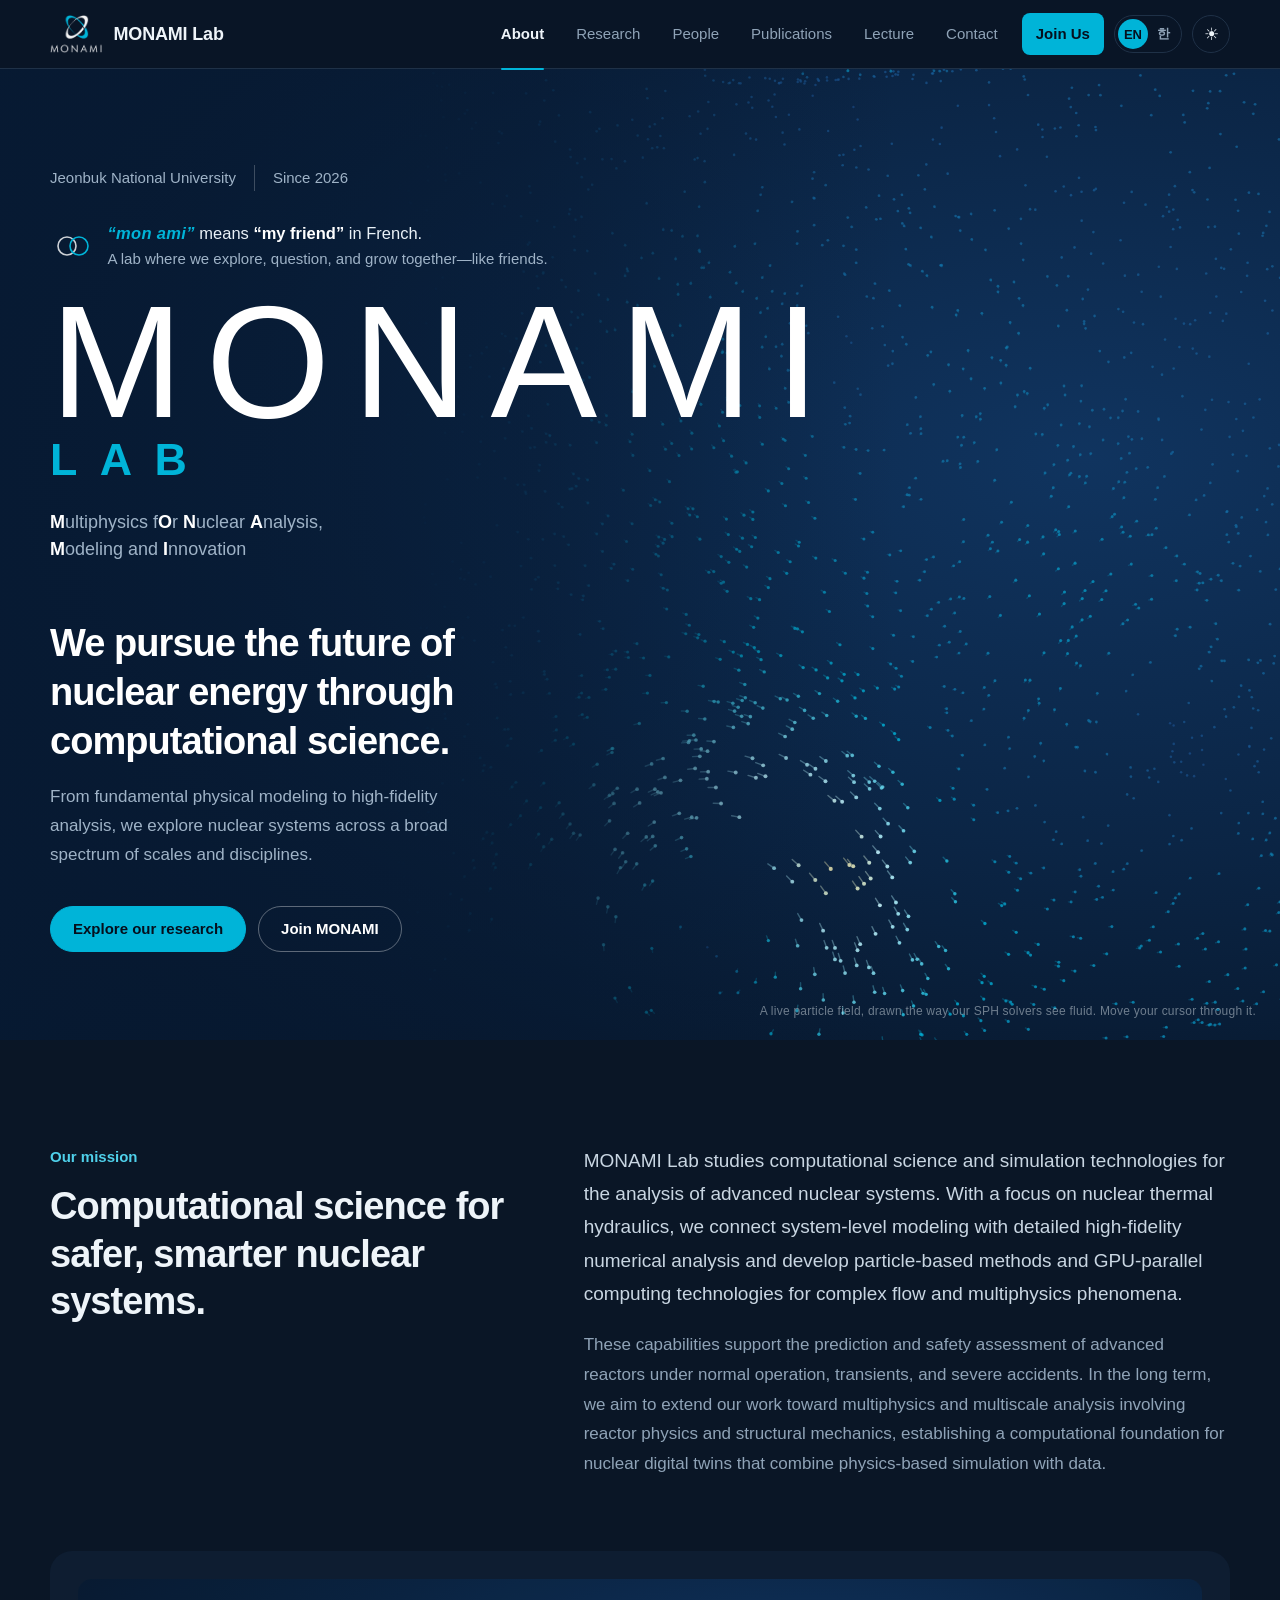
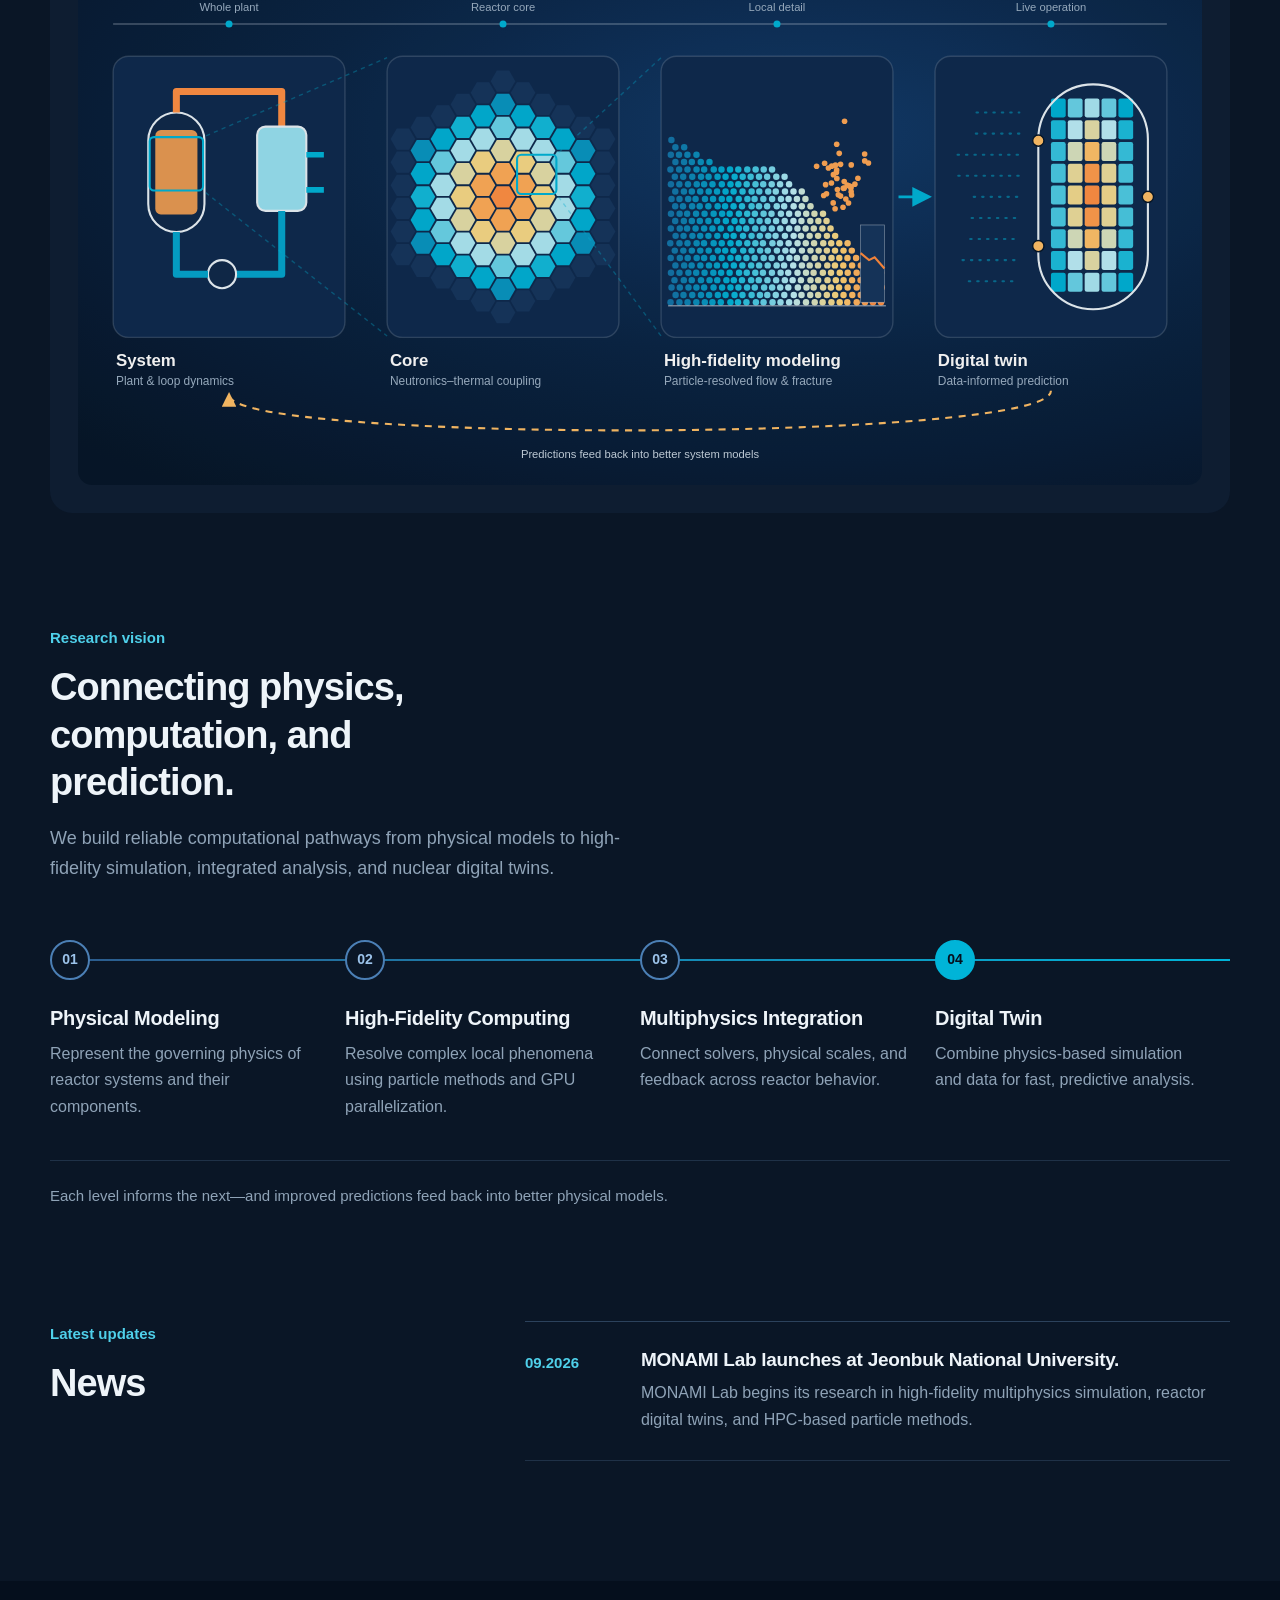
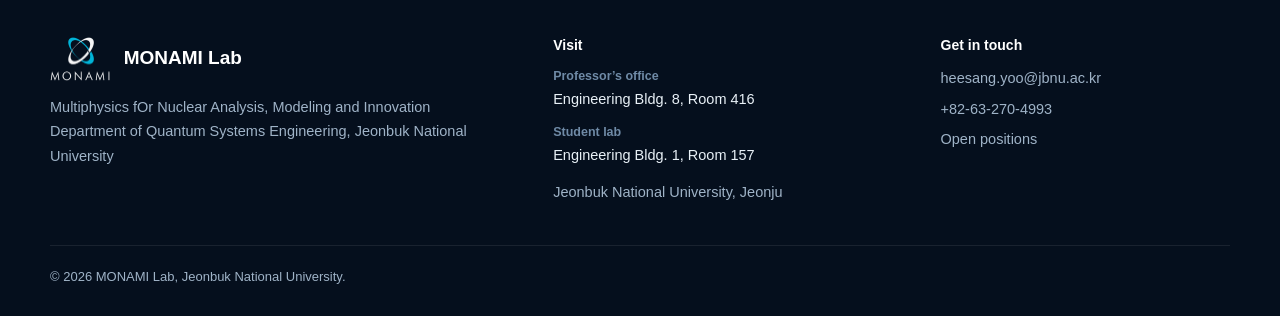
==== commit 2e987341: "Nav dropdowns for People/Publications; conference tabs Co-Authored-By: Claude Opus 5.5 <noreply@anth" ====
--- a/index.html
+++ b/index.html
@@ -915,6 +915,33 @@
     .lecture-guide-link:hover { background: #12345e; }
     html[data-theme="dark"] .lecture-guide-link { background: var(--cyan); color: var(--navy-deep); }
     html[data-theme="dark"] .lecture-guide-link:hover { background: #45d4ef; }
+    /* nav dropdowns */
+    .nav-links .has-sub { position: relative; }
+    .nav-sub {
+      position: absolute; top: calc(100% + 14px); left: 50%; transform: translate(-50%, 6px);
+      min-width: 210px; margin: 0; padding: 8px; list-style: none;
+      background: var(--paper); border: 1px solid var(--line); border-radius: 14px;
+      box-shadow: 0 20px 40px -20px rgba(4, 18, 34, .45);
+      opacity: 0; visibility: hidden; transition: opacity .18s ease, transform .18s ease, visibility .18s;
+      z-index: 120;
+    }
+    .nav-sub::before { content: ""; position: absolute; left: 0; right: 0; top: -16px; height: 16px; }
+    .has-sub:hover .nav-sub, .has-sub:focus-within .nav-sub { opacity: 1; visibility: visible; transform: translate(-50%, 0); }
+    .nav-links .nav-sub a { display: block; padding: 9px 12px; border-radius: 8px; color: var(--text); font-size: 14.5px; font-weight: 500; white-space: nowrap; }
+    .nav-links .nav-sub a:hover { background: var(--surface); color: var(--ink); }
+    .nav-links .nav-sub a::after { display: none !important; }
+    .publication-list.compact.conf-intl .publication-number::before { content: "I"; }
+    .publication-list.compact.conf-dom .publication-number::before { content: "D"; }
+    #journal-pubs, #conferences { scroll-margin-top: calc(var(--header-h) + 40px); }
+    @media (max-width: 900px) {
+      .nav-sub { position: static; transform: none; opacity: 1; visibility: visible; min-width: 0; padding: 0 0 6px 16px; border: 0; box-shadow: none; background: transparent; }
+      .nav-sub::before { display: none; }
+      .has-sub:hover .nav-sub, .has-sub:focus-within .nav-sub { transform: none; }
+      .nav-links .nav-sub a { padding: 9px 0; font-size: 15px; border-bottom: 0; color: var(--muted); }
+    }
+    .conf-tabs { display: flex; gap: 8px; margin: 4px 0 18px; }
+    .conf-tabs .filter-chip::before { display: none !important; }
+    .publication-list.conf-dom[hidden], .publication-list.conf-intl[hidden] { display: none; }
   </style>
 </head>
 
@@ -953,8 +980,18 @@
       <ul class="nav-links" id="nav-links">
         <li><a href="#about" data-ko="소개">About</a></li>
         <li><a href="#research" data-ko="연구">Research</a></li>
-        <li><a href="#people" data-ko="구성원">People</a></li>
-        <li><a href="#publications" data-ko="논문">Publications</a></li>
+        <li class="has-sub"><a href="#people" data-ko="구성원">People</a>
+          <ul class="nav-sub">
+            <li><a href="#people" data-goto="professor-tab" data-ko="교수">Professor</a></li>
+            <li><a href="#people" data-goto="members-tab" data-ko="학생 연구원">Members</a></li>
+          </ul>
+        </li>
+        <li class="has-sub"><a href="#publications" data-ko="논문">Publications</a>
+          <ul class="nav-sub">
+            <li><a href="#publications" data-goto="journal-pubs" data-ko="학술지 논문">Journals</a></li>
+            <li><a href="#publications" data-goto="conferences" data-ko="학술대회 논문">Conferences</a></li>
+          </ul>
+        </li>
         <li><a href="#lecture" data-ko="강의">Lecture</a></li>
         <li><a href="#contact" data-ko="연락처">Contact</a></li>
         <li><a class="nav-cta" href="#join" data-ko="함께하기">Join Us</a></li>
@@ -1283,7 +1320,7 @@
           <p class="featured-publications-status" aria-live="polite"><span class="featured-current">1</span> / 4</p>
         </div>
 
-        <h3 class="publication-subheading" data-ko="학술지 논문">Journal Publications</h3>
+        <h3 class="publication-subheading" id="journal-pubs" data-ko="학술지 논문">Journal Publications</h3>
         <div class="publication-filter" role="group" aria-label="Filter journal publications by topic"><button type="button" class="filter-chip" data-filter="all" aria-pressed="true" data-ko="전체 &lt;span&gt;18&lt;/span&gt;">All <span>18</span></button><button type="button" class="filter-chip tag-nuclear-system" data-filter="nuclear-system" aria-pressed="false" data-ko="원자력 시스템 &lt;span&gt;6&lt;/span&gt;">Nuclear System <span>6</span></button><button type="button" class="filter-chip tag-high-fidelity" data-filter="high-fidelity" aria-pressed="false" data-ko="고정밀 모델링 &lt;span&gt;14&lt;/span&gt;">High-Fidelity Modeling <span>14</span></button><button type="button" class="filter-chip tag-multiphysics" data-filter="multiphysics" aria-pressed="false" data-ko="다물리 &lt;span&gt;7&lt;/span&gt;">Multiphysics <span>7</span></button><button type="button" class="filter-chip tag-digital-twin" data-filter="digital-twin" aria-pressed="false" data-ko="디지털트윈 &lt;span&gt;2&lt;/span&gt;">Digital Twin <span>2</span></button><button type="button" class="filter-chip tag-energy-system" data-filter="energy-system" aria-pressed="false" data-ko="에너지 시스템 &lt;span&gt;2&lt;/span&gt;">Energy System <span>2</span></button></div>
         <ol class="publication-list" id="journal-list">
           <li data-tags="nuclear-system multiphysics" class="publication-item with-figure is-new">
@@ -1399,8 +1436,11 @@
 
         <h3 class="publication-subheading spaced" id="conferences" data-ko="학술대회 논문">Conference Publications</h3>
 
-        <h4 class="conference-group-heading" data-ko="국제학술대회">International Conferences</h4>
-        <ol class="publication-list compact">
+        <div class="conf-tabs" role="tablist" aria-label="Conference type">
+          <button class="filter-chip" type="button" role="tab" aria-pressed="true" aria-selected="true" data-conf="conf-intl" data-ko="국제학술대회">International</button>
+          <button class="filter-chip" type="button" role="tab" aria-pressed="false" aria-selected="false" data-conf="conf-dom" data-ko="국내학술대회">Domestic</button>
+        </div>
+        <ol class="publication-list compact conf-intl">
           <li class="publication-item"><div class="publication-year"><span class="publication-number">7</span>2026</div><div><p class="publication-title">Multiphysics Coupling of APOLLO3 and CATHARE3 via the C3PO Platform for Analysis of CABRI Power Transients</p><p class="publication-meta"><strong>H. S. Yoo</strong>, J. Debove, C. Vaglio-Gaudard, E.-Y. Garcia-Cervantes, J.-C. Jaboulay, and J.-M. Labit · PHYSOR 2026 · Turin, Italy · April 19–23, 2026</p></div></li>
           <li class="publication-item"><div class="publication-year"><span class="publication-number">6</span>2025</div><div><p class="publication-title">A Smoothed Particle Hydrodynamics Model for Safety Assessment of the Ex-vessel Core Catcher under Reactor Vessel Failure</p><p class="publication-meta">J. W. Kim, <strong>H. S. Yoo</strong>, T. H. Lee, Y. Ahn, M. C. Kwon, and E. S. Kim · NURETH-21 · Busan, Korea · August 31–September 5, 2025 <span class="best-paper-badge">Best Paper</span></p></div></li>
           <li class="publication-item"><div class="publication-year"><span class="publication-number">5</span>2025</div><div><p class="publication-title">Particle-Based Approaches to Multiphysics Simulation in Nuclear Safety</p><p class="publication-meta">E. S. Kim, Y. Ahn, J. W. Kim, J. H. Kim, J. Park, Y. B. Jo, and <strong>H. S. Yoo</strong> · NURETH-21 · Busan, Korea · August 31–September 5, 2025</p></div></li>
@@ -1410,8 +1450,7 @@
           <li class="publication-item"><div class="publication-year"><span class="publication-number">1</span>2017</div><div><p class="publication-title">The Investigation of Flow Characteristics in 3-Pin Wire-Wrapped Fuel Bundle Using Laser-Based Measurement Techniques</p><p class="publication-meta">M. S. Song, <strong>H. S. Yoo</strong>, J. H. Kim, and E. S. Kim · NURETH-17 · Xi'an, China · September 3–8, 2017</p></div></li>
         </ol>
 
-        <h4 class="conference-group-heading" data-ko="국내학술대회">Domestic Conferences</h4>
-        <ol class="publication-list compact">
+        <ol class="publication-list compact conf-dom" hidden>
           <li class="publication-item"><div class="publication-year"><span class="publication-number">9</span>2026</div><div><p class="publication-title">Multiphysics Analysis of CABRI Power Transients through APOLLO3®–CATHARE3 Coupling via the C3PO Platform</p><p class="publication-meta"><strong>H. S. Yoo</strong>, J. Debove, C. Vaglio-Gaudard, and J.-M. Labit · Transactions of the Korean Nuclear Society Autumn Meeting · Gyeongju, Korea · October 29–30, 2026</p></div></li>
           <li class="publication-item"><div class="publication-year"><span class="publication-number">8</span>2025</div><div><p class="publication-title">Numerical Analysis of Melting and Interfacial Flow in a Direct-Contact Latent Heat Storage System Reflecting the Marangoni Effect</p><p class="publication-meta">M. H. Kim, <strong>H. S. Yoo</strong>, and I. W. Park · Korean Society for Fluid Machinery · Jeju, Korea · December 4–5, 2025</p></div></li>
           <li class="publication-item"><div class="publication-year"><span class="publication-number">7</span>2024</div><div><p class="publication-title">Numerical Investigation of Corium Spreading Phenomena using Smoothed Particle Hydrodynamics</p><p class="publication-meta"><strong>H. S. Yoo</strong> and E. S. Kim · Transactions of the Korean Nuclear Society Spring Meeting · Jeju, Korea · May 9–10, 2024 <span class="best-paper-badge">Best Paper</span></p></div></li>
@@ -2104,6 +2143,32 @@
       } catch (_) {}
     })();
 
+    document.querySelectorAll('.nav-sub a[data-goto]').forEach((link) => {
+      link.addEventListener('click', () => {
+        const targetId = link.dataset.goto;
+        setTimeout(() => {
+          const target = document.getElementById(targetId);
+          if (!target) return;
+          if (target.classList.contains('people-tab')) { target.click(); return; }
+          target.classList.add('is-visible');
+          target.scrollIntoView({ behavior: 'smooth', block: 'start' });
+        }, 80);
+      });
+    });
+
+    document.querySelectorAll('.conf-tabs [data-conf]').forEach((tab, _, all) => {
+      tab.addEventListener('click', () => {
+        all.forEach((other) => {
+          const on = other === tab;
+          other.setAttribute('aria-pressed', String(on));
+          other.setAttribute('aria-selected', String(on));
+          const list = document.querySelector('.' + other.dataset.conf);
+          list.hidden = !on;
+          if (on) list.querySelectorAll('.reveal').forEach((el) => el.classList.add('is-visible'));
+        });
+      });
+    });
+
     document.querySelector('#current-year').textContent = new Date().getFullYear();
   </script>
   <script>
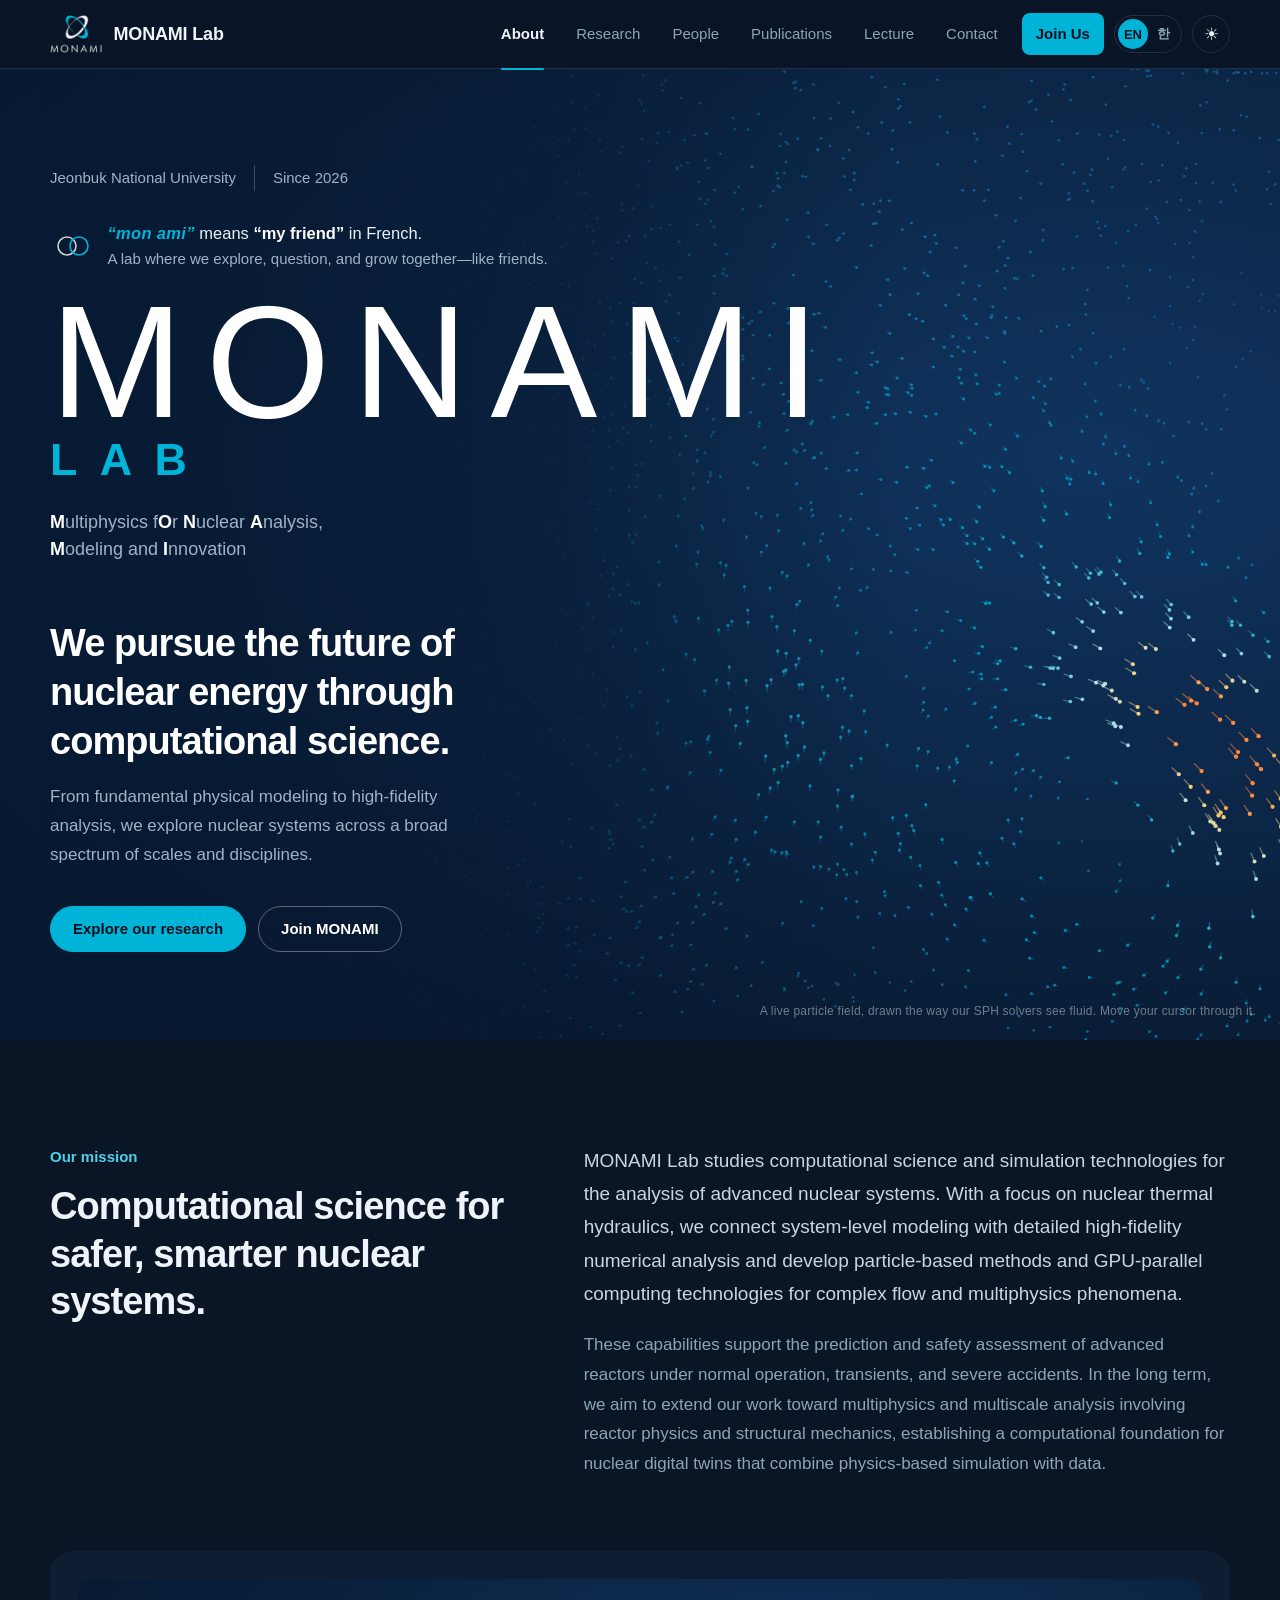
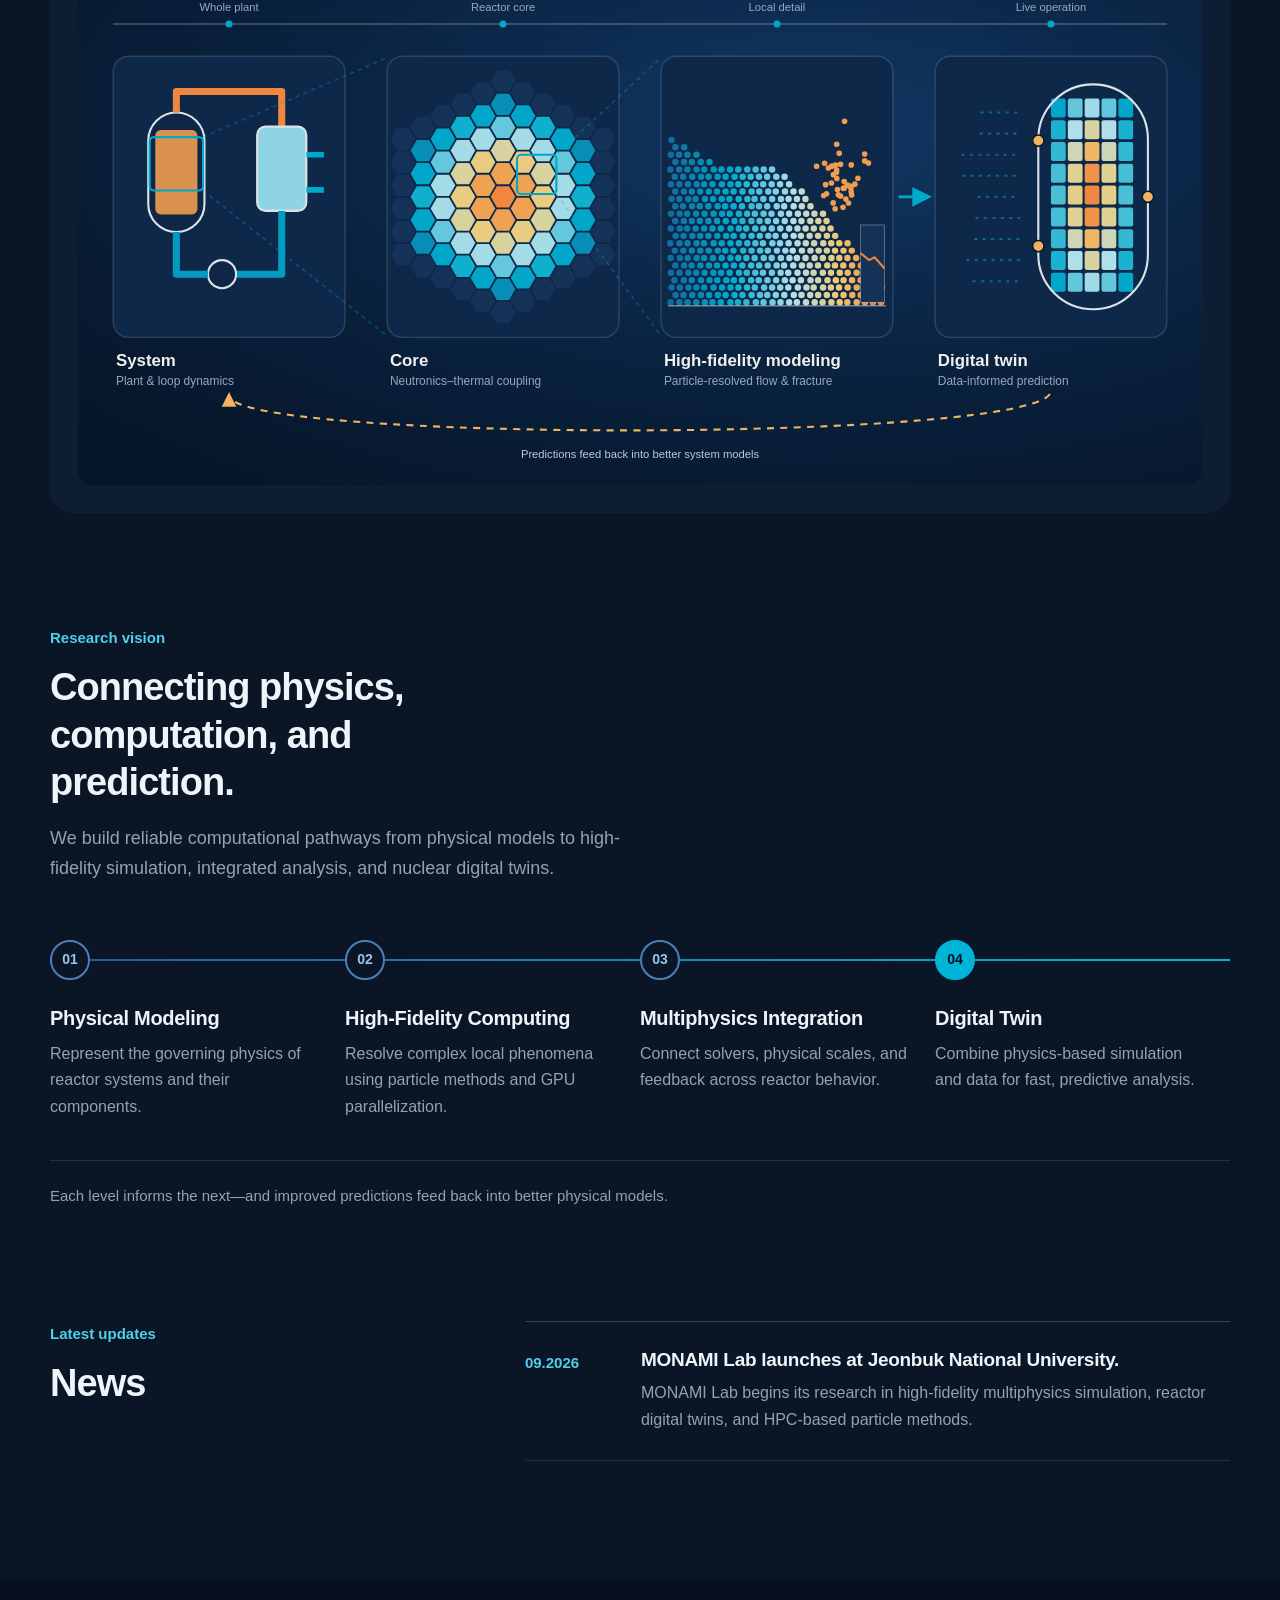
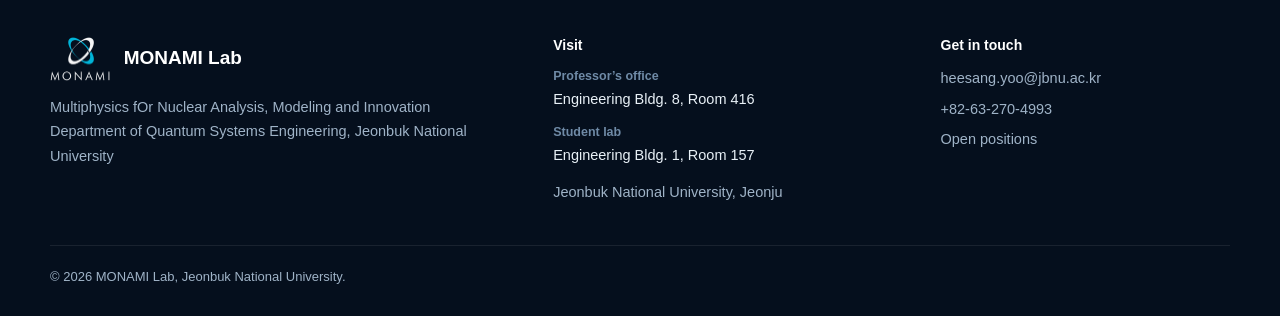
==== commit 524b1e25: "Lecture: add Introduction to Nuclear Engineering I study guide (2027-1, draft) - lecture/ne1-guide.h" ====
--- a/index.html
+++ b/index.html
@@ -1505,6 +1505,17 @@
           </ul>
         </div>
 
+        <div class="lecture-semester">
+          <span class="lecture-term" data-ko="2027학년도 1학기 (예정)">2027 &middot; 1st semester (planned)</span>
+          <ul class="lecture-course-list">
+            <li class="lecture-course">
+              <div class="lecture-course-names"><span class="lecture-course-ko">핵공학개론1</span><span class="lecture-course-en">Introduction to Nuclear Engineering I</span></div>
+              <a class="lecture-guide-link" href="lecture/ne1-guide.html"><svg viewBox="0 0 24 24" aria-hidden="true"><path d="M4 5.5A1.5 1.5 0 0 1 5.5 4H11v16H5.5A1.5 1.5 0 0 1 4 18.5z"/><path d="M20 5.5A1.5 1.5 0 0 0 18.5 4H13v16h5.5a1.5 1.5 0 0 0 1.5-1.5z"/></svg><span data-ko="학습 길잡이 (초안)">Study guide (draft)</span></a>
+              <div class="lecture-course-actions"><button class="lecture-student-tab" type="button" disabled aria-disabled="true"><svg viewBox="0 0 24 24" aria-hidden="true"><rect x="5" y="10.5" width="14" height="10" rx="2.2"/><path d="M8.5 10.5V7.5a3.5 3.5 0 0 1 7 0v3"/></svg><span data-ko="수강생 전용">Students only</span><small data-ko="개설 예정">Coming soon</small></button></div>
+            </li>
+          </ul>
+        </div>
+
         <form class="lecture-lock" autocomplete="off" hidden>
           <svg class="lecture-lock-icon" viewBox="0 0 24 24" aria-hidden="true"><rect x="5" y="10.5" width="14" height="10" rx="2.2"/><path d="M8.5 10.5V7.5a3.5 3.5 0 0 1 7 0v3"/></svg>
           <div class="lecture-lock-copy">
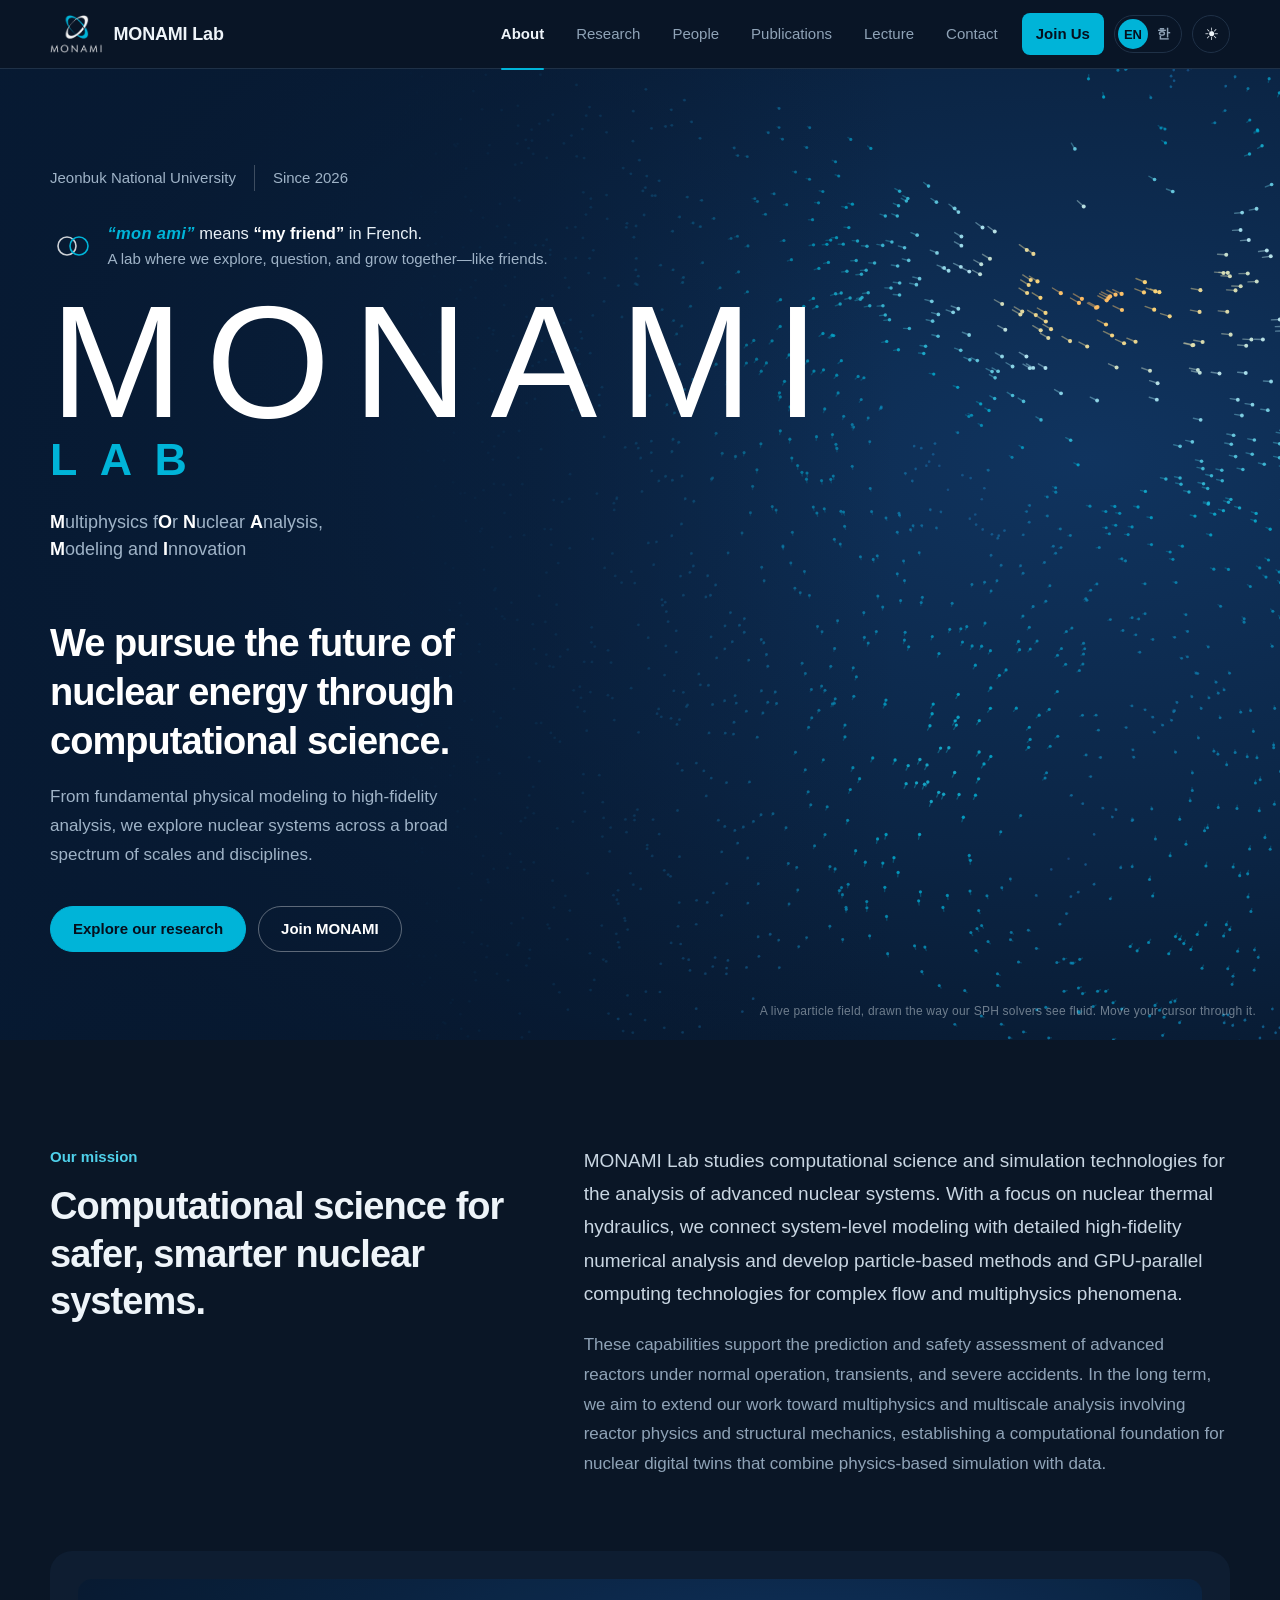
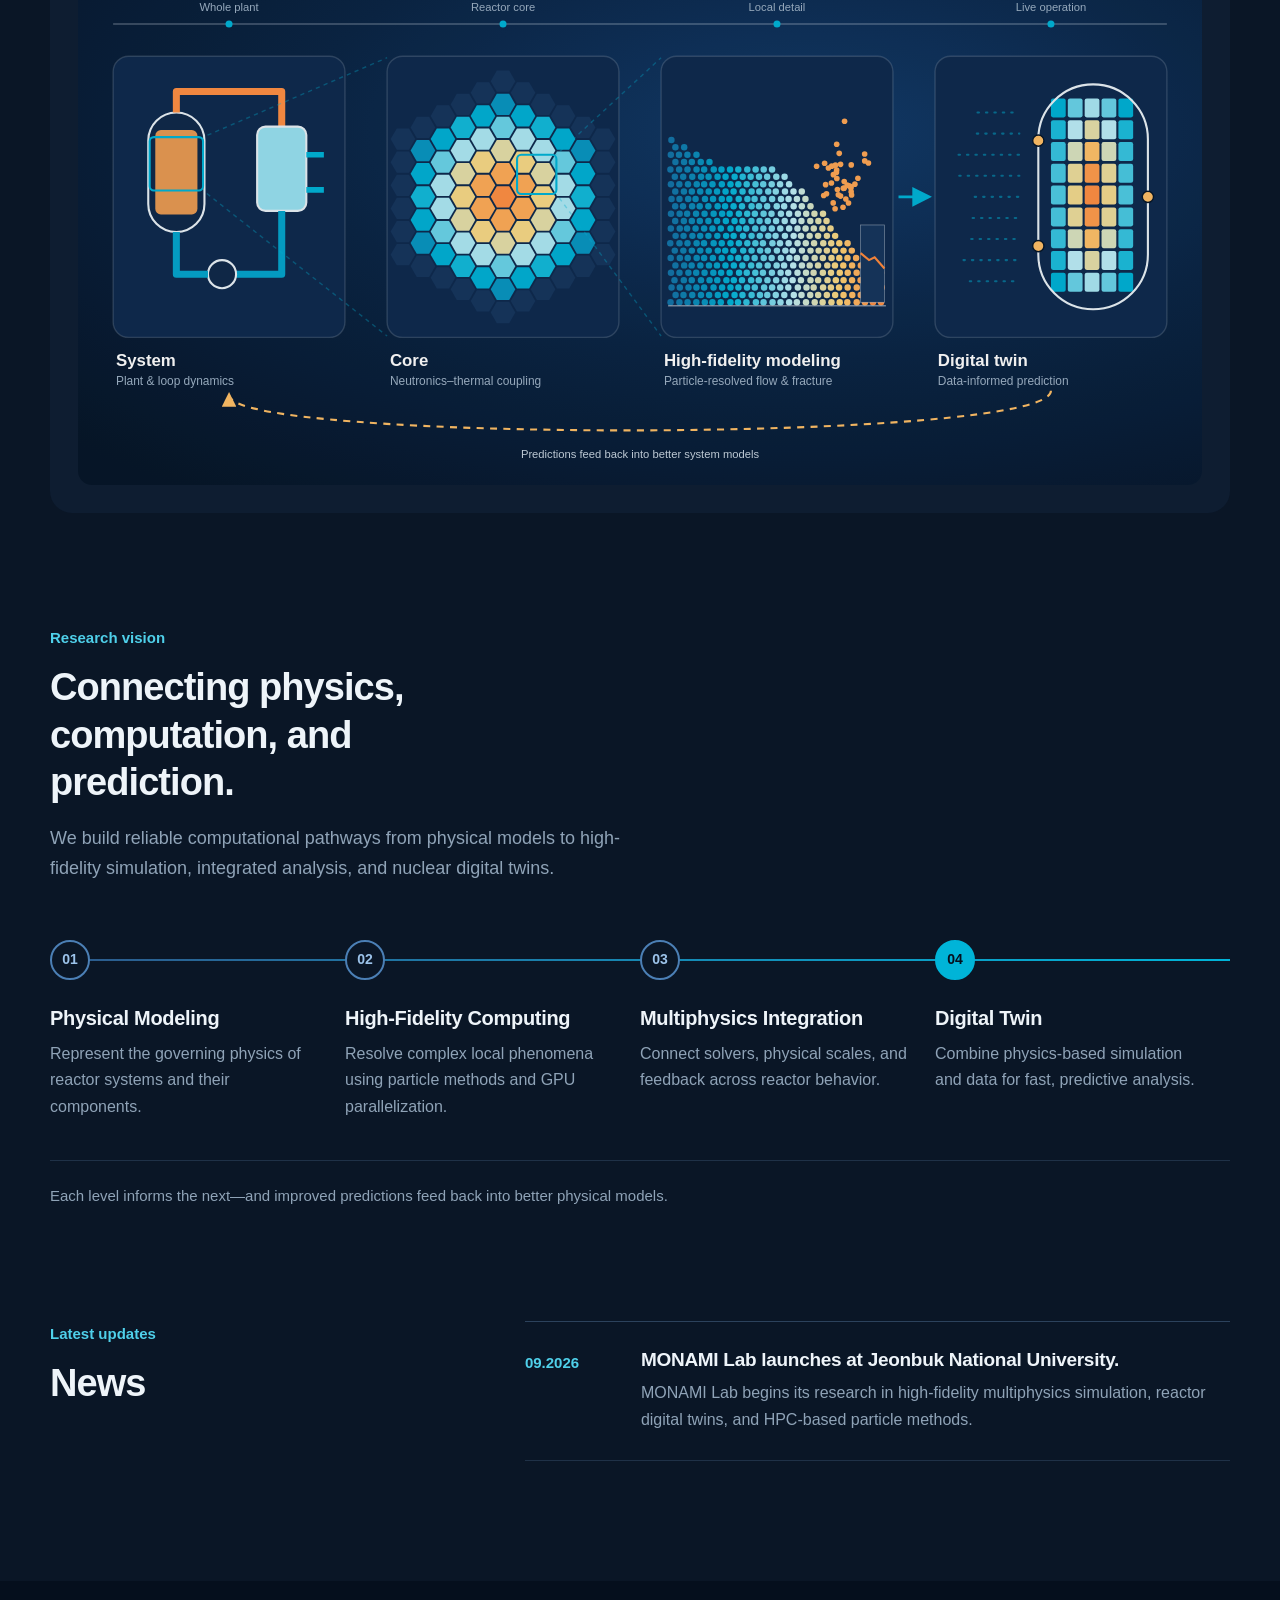
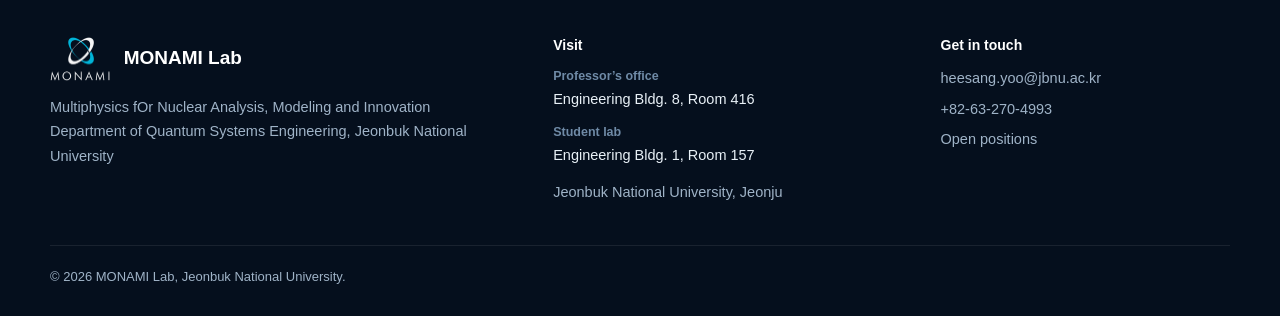
==== commit 6c2ac0f4: "Contact: replace Google Maps embed with campus map video Co-Authored-By: Claude Opus 5.5 <noreply@an" ====
--- a/index.html
+++ b/index.html
@@ -531,7 +531,10 @@
     .contact-links a > span:last-child { color: var(--ink); font-weight: 600; }
     .contact-links a:hover > span:last-child { color: var(--accent); }
     .contact-map { width: 100%; height: 420px; border: 0; border-radius: var(--radius-l); background: var(--surface); }
-    html[data-theme="dark"] .contact-map { filter: invert(.9) hue-rotate(180deg) saturate(.6); }
+    .contact-map-video { margin: 0; }
+    video.contact-map { display: block; height: auto; aspect-ratio: 16 / 9; object-fit: cover; background: #0b2545; }
+    .contact-map-video figcaption { display: flex; flex-wrap: wrap; justify-content: space-between; gap: 6px 16px; margin-top: 10px; color: var(--muted); font-size: 13.5px; }
+    .contact-map-video .map-credit { font-size: 12px; opacity: .8; }
 
     /* ------------------------------------------------------------------ footer */
     footer { background: var(--navy-deep); color: var(--on-dark-muted); font-size: 14.5px; }
@@ -633,7 +636,7 @@
       .hero-wordmark .lab { font-size: .34em; }
       .news-item { grid-template-columns: 1fr; gap: 6px; }
       .join-block { padding: 26px; }
-      .contact-map { height: 320px; }
+      .contact-map:not(video) { height: 320px; }
       .footer-grid { grid-template-columns: 1fr; }
     }
 
@@ -1613,14 +1616,10 @@
             </div>
           </div>
 
-          <iframe
-            class="contact-map"
-            title="전북대학교 공과대학 8호관 지도"
-            src="https://www.google.com/maps?q=%EC%A0%84%EB%B6%81%EB%8C%80%ED%95%99%EA%B5%90%20%EA%B3%B5%EA%B3%BC%EB%8C%80%ED%95%99%208%ED%98%B8%EA%B4%80&amp;output=embed"
-            loading="lazy"
-            referrerpolicy="no-referrer-when-downgrade"
-            allowfullscreen>
-          </iframe>
+          <figure class="contact-map-video">
+            <video class="contact-map" src="figure/contact/campus-map.mp4" autoplay muted loop playsinline preload="metadata" aria-label="전북대학교 공과대학 위치 영상: 위성 지도에서 공과대학 8호관(교수 연구실 416호)과 1호관(학생 연구실 157호)으로 다가갑니다"></video>
+            <figcaption><span data-ko="남색 핀: 공과대학 8호관 416호(교수 연구실) · 청록색 핀: 공과대학 1호관 157호(학생 연구실)">Navy pin: Engineering Bldg. 8, Room 416 (professor) · Cyan pin: Engineering Bldg. 1, Room 157 (students)</span><span class="map-credit">Map © Google · Imagery © Airbus, Maxar Technologies · 3D © OpenStreetMap contributors</span></figcaption>
+          </figure>
 
           <section class="brand-kit" aria-labelledby="brand-kit-title">
             <div class="brand-kit-head">
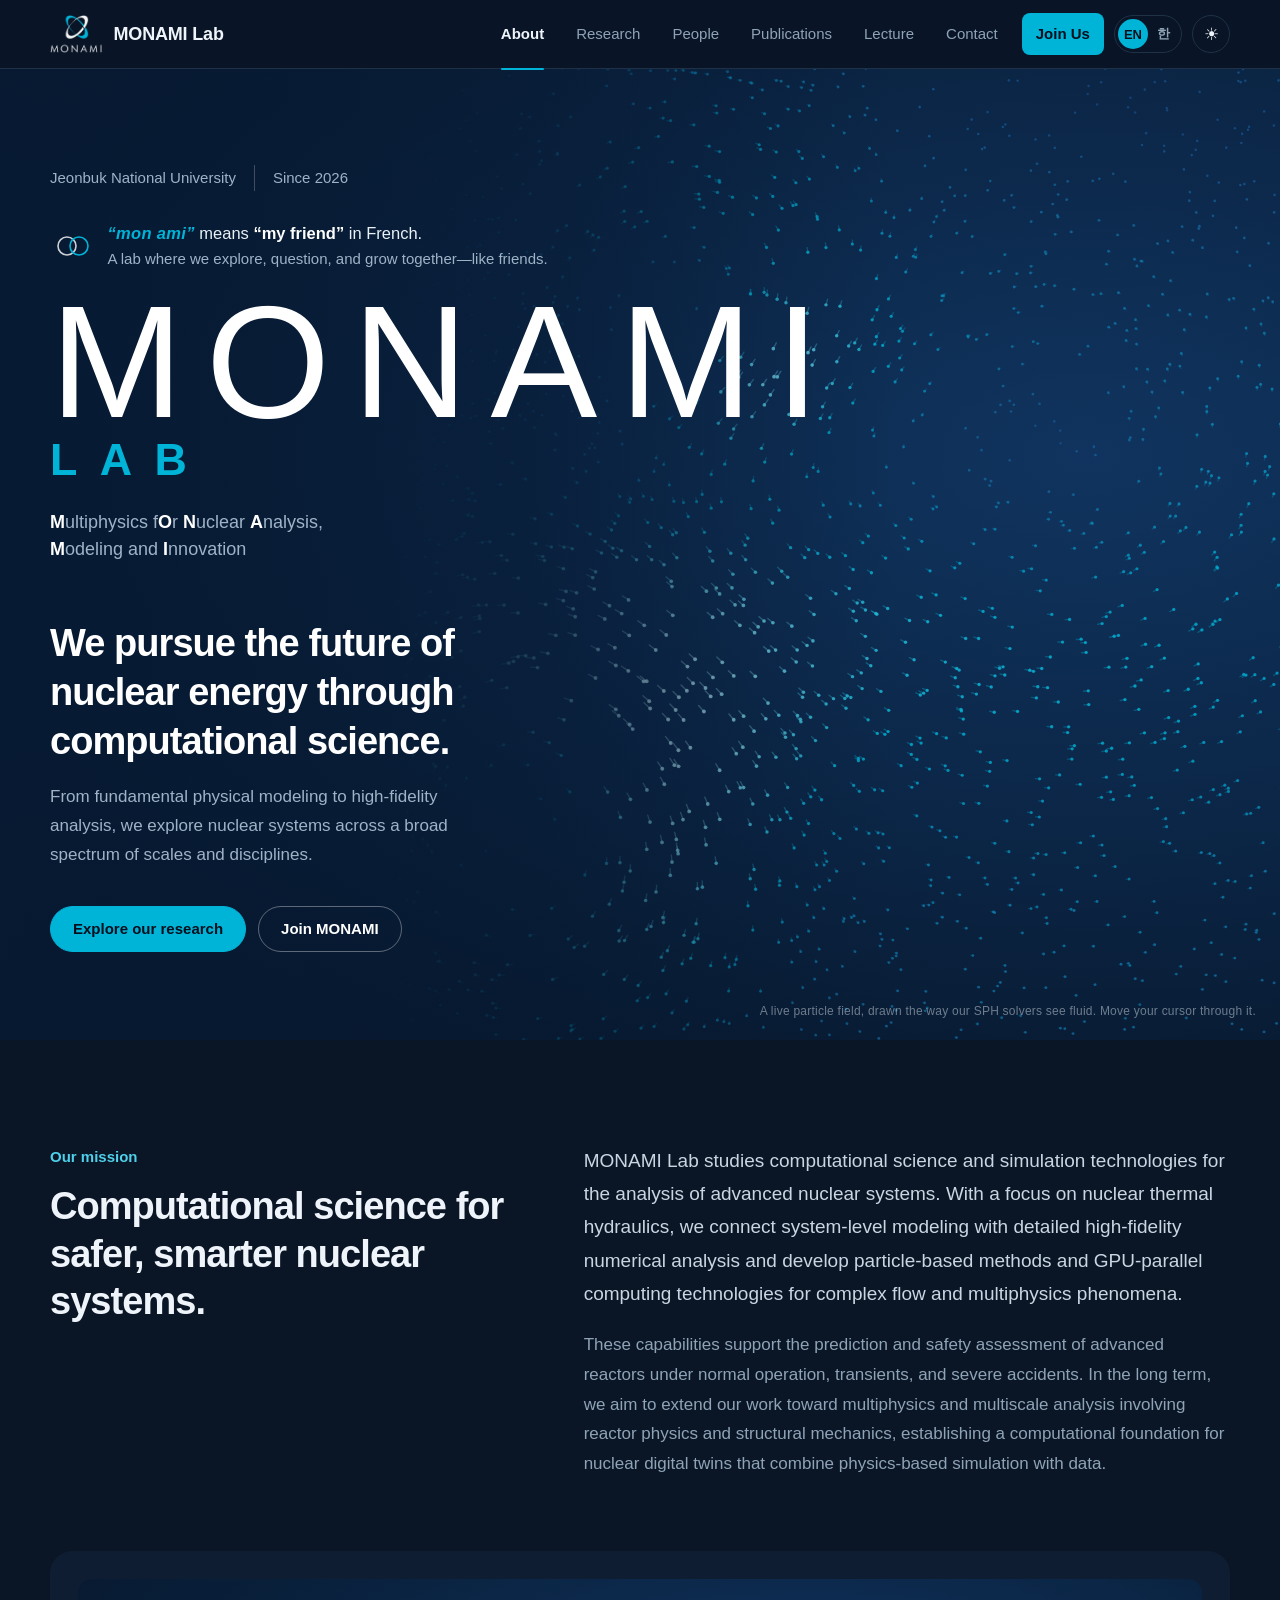
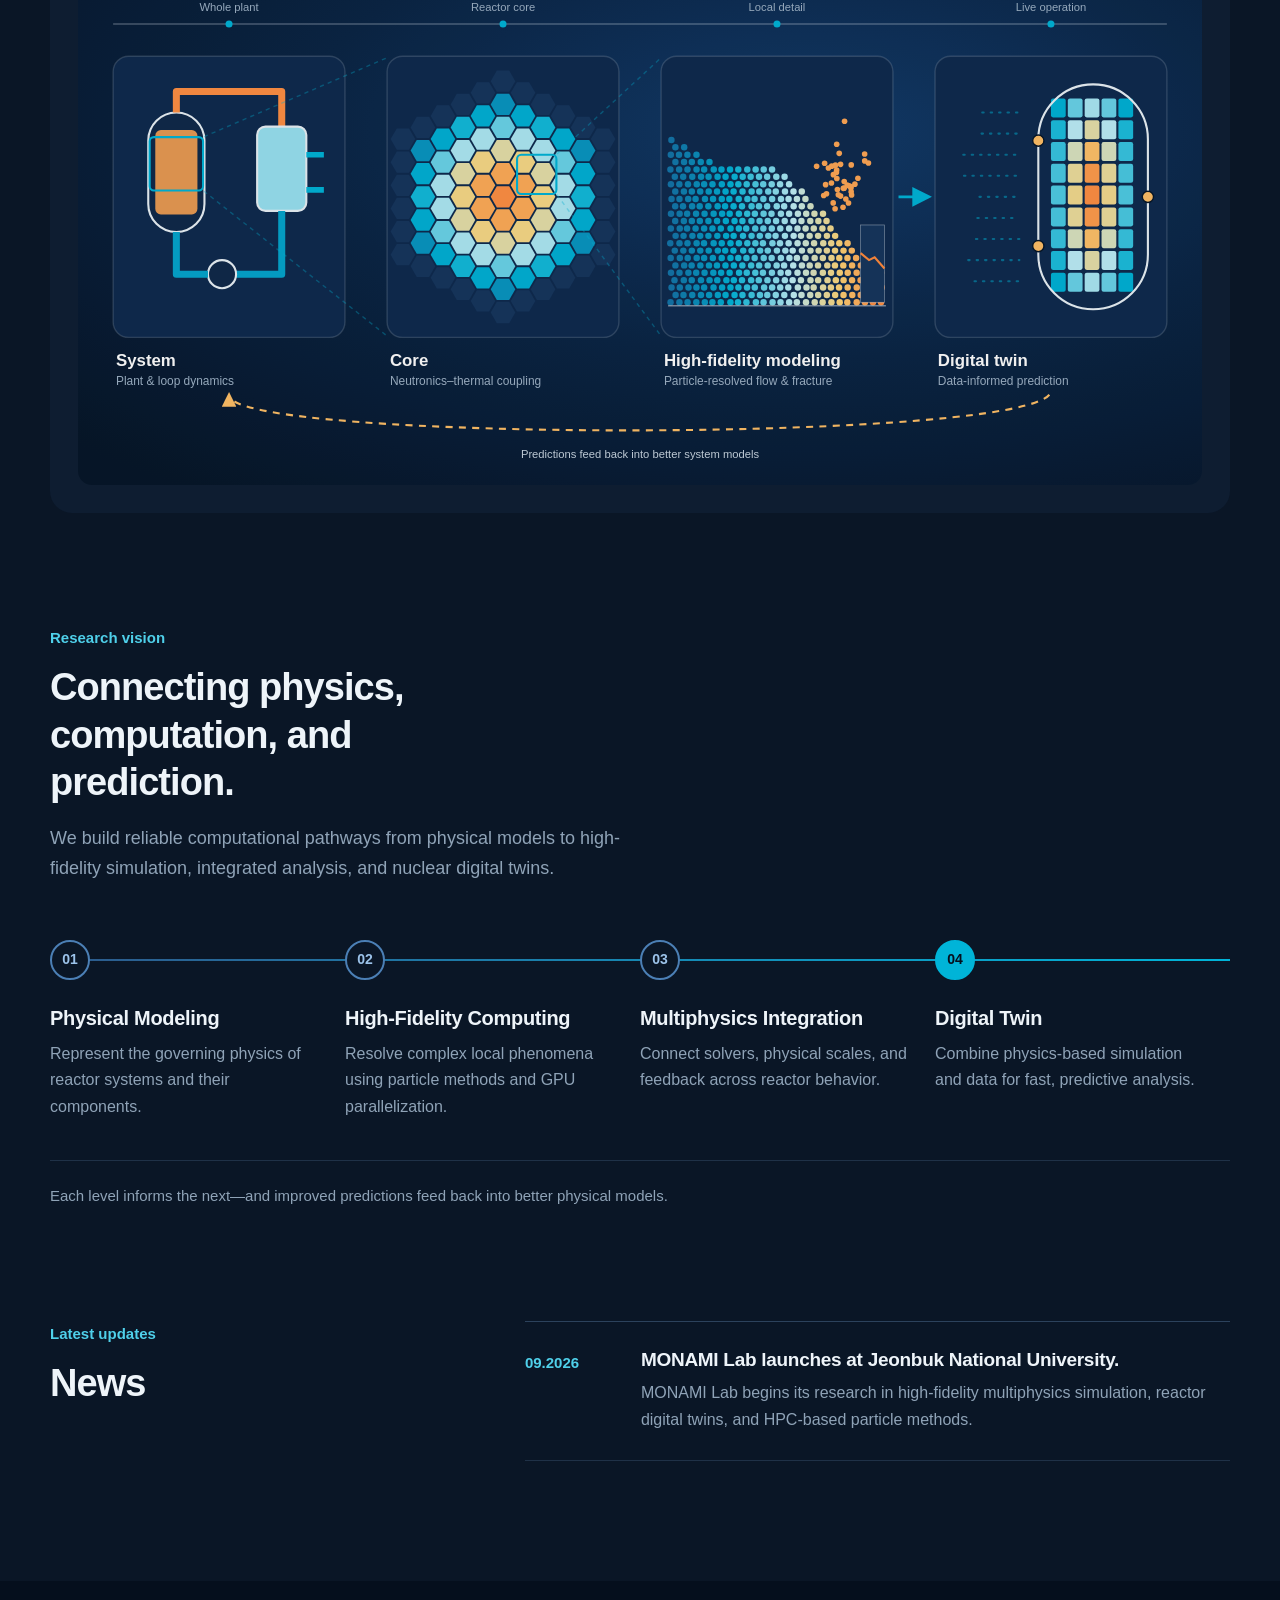
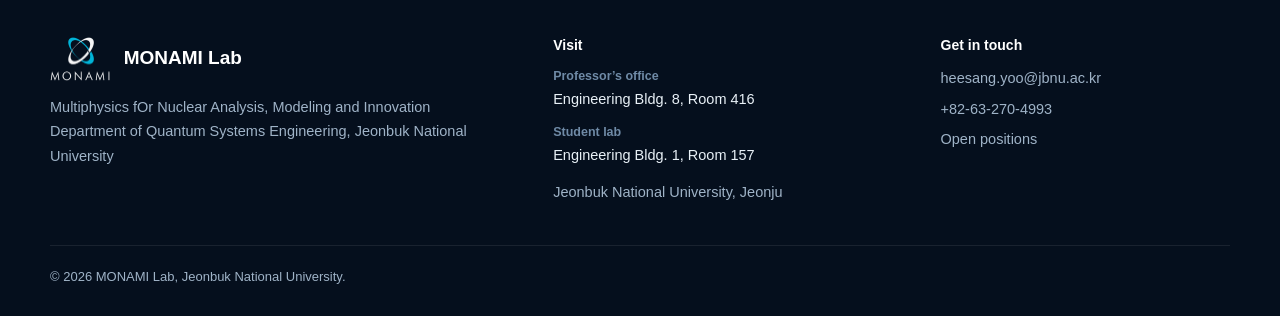
==== commit 154e2881: "Members: remove student email addresses Co-Authored-By: Claude Opus 5.5 <noreply@anthropic.com> Clau" ====
--- a/index.html
+++ b/index.html
@@ -1211,7 +1211,6 @@
               <h4 data-ko="김민식 &lt;span&gt;Minsik Kim&lt;/span&gt;">Minsik Kim <span lang="ko">김민식</span></h4>
               <p class="member-role" data-ko="학부연구생">Undergraduate researcher</p>
               <p class="member-period"><time datetime="2026-11">2026.11</time> ~</p>
-              <p class="member-email"><a href="mailto:mansik030525@naver.com">mansik030525@naver.com</a></p>
               <p class="member-interest"><span data-ko="관심 분야">Interests</span> <em>T.B.D <span class="member-chick" role="img" aria-label="chick">🐣</span></em></p>
               <div class="member-links">
                 <span class="member-link is-disabled" aria-disabled="true" title="Coming soon">CV</span>
@@ -1223,7 +1222,6 @@
               <h4 data-ko="이정우 &lt;span&gt;Jeongwoo Lee&lt;/span&gt;">Jeongwoo Lee <span lang="ko">이정우</span></h4>
               <p class="member-role" data-ko="학부연구생">Undergraduate researcher</p>
               <p class="member-period"><time datetime="2026-11">2026.11</time> ~</p>
-              <p class="member-email"><a href="mailto:jwl009911@jbnu.ac.kr">jwl009911@jbnu.ac.kr</a></p>
               <p class="member-interest"><span data-ko="관심 분야">Interests</span> <em>T.B.D <span class="member-chick" role="img" aria-label="chick">🐣</span></em></p>
               <div class="member-links">
                 <span class="member-link is-disabled" aria-disabled="true" title="Coming soon">CV</span>
@@ -1235,7 +1233,6 @@
               <h4 data-ko="최민주 &lt;span&gt;Minju Choi&lt;/span&gt;">Minju Choi <span lang="ko">최민주</span></h4>
               <p class="member-role" data-ko="학부연구생">Undergraduate researcher</p>
               <p class="member-period"><time datetime="2026-11">2026.11</time> ~</p>
-              <p class="member-email"><a href="mailto:qwerplm3847@naver.com">qwerplm3847@naver.com</a></p>
               <p class="member-interest"><span data-ko="관심 분야">Interests</span> <em>T.B.D <span class="member-chick" role="img" aria-label="chick">🐣</span></em></p>
               <div class="member-links">
                 <span class="member-link is-disabled" aria-disabled="true" title="Coming soon">CV</span>
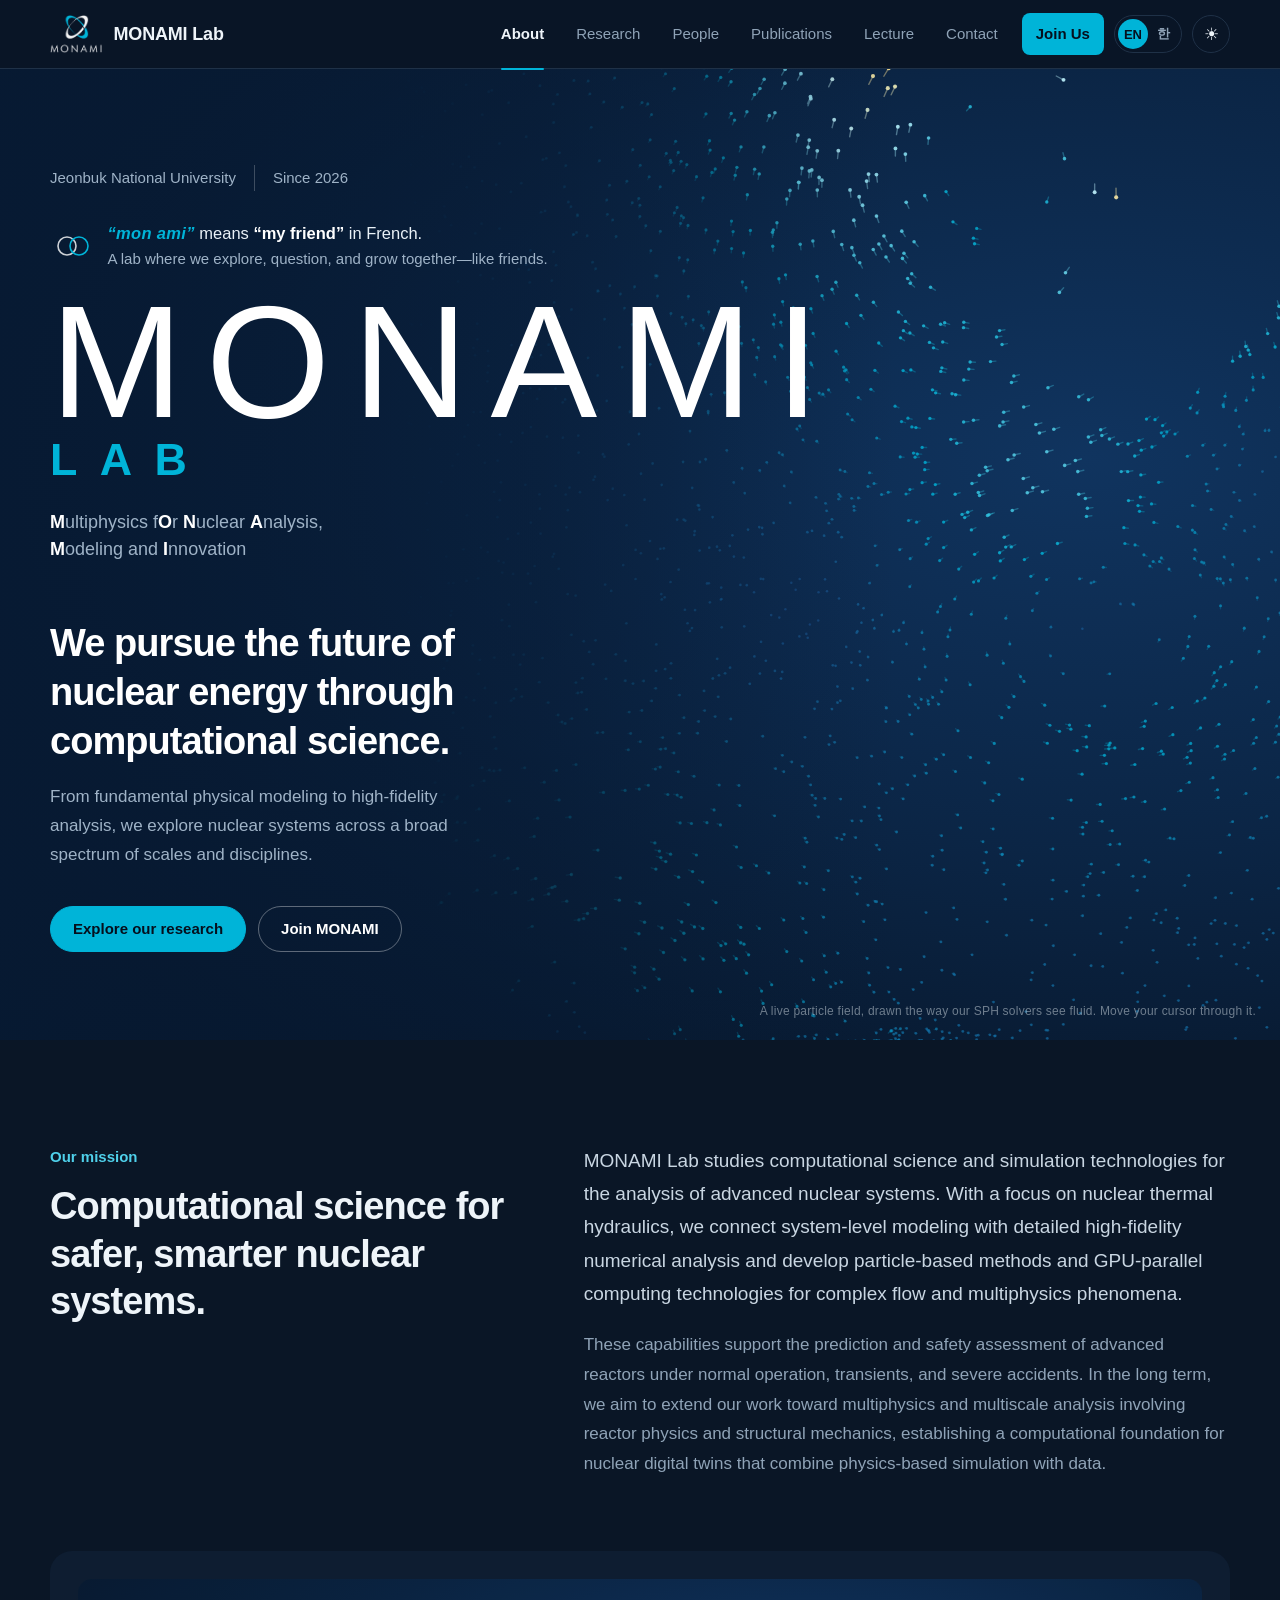
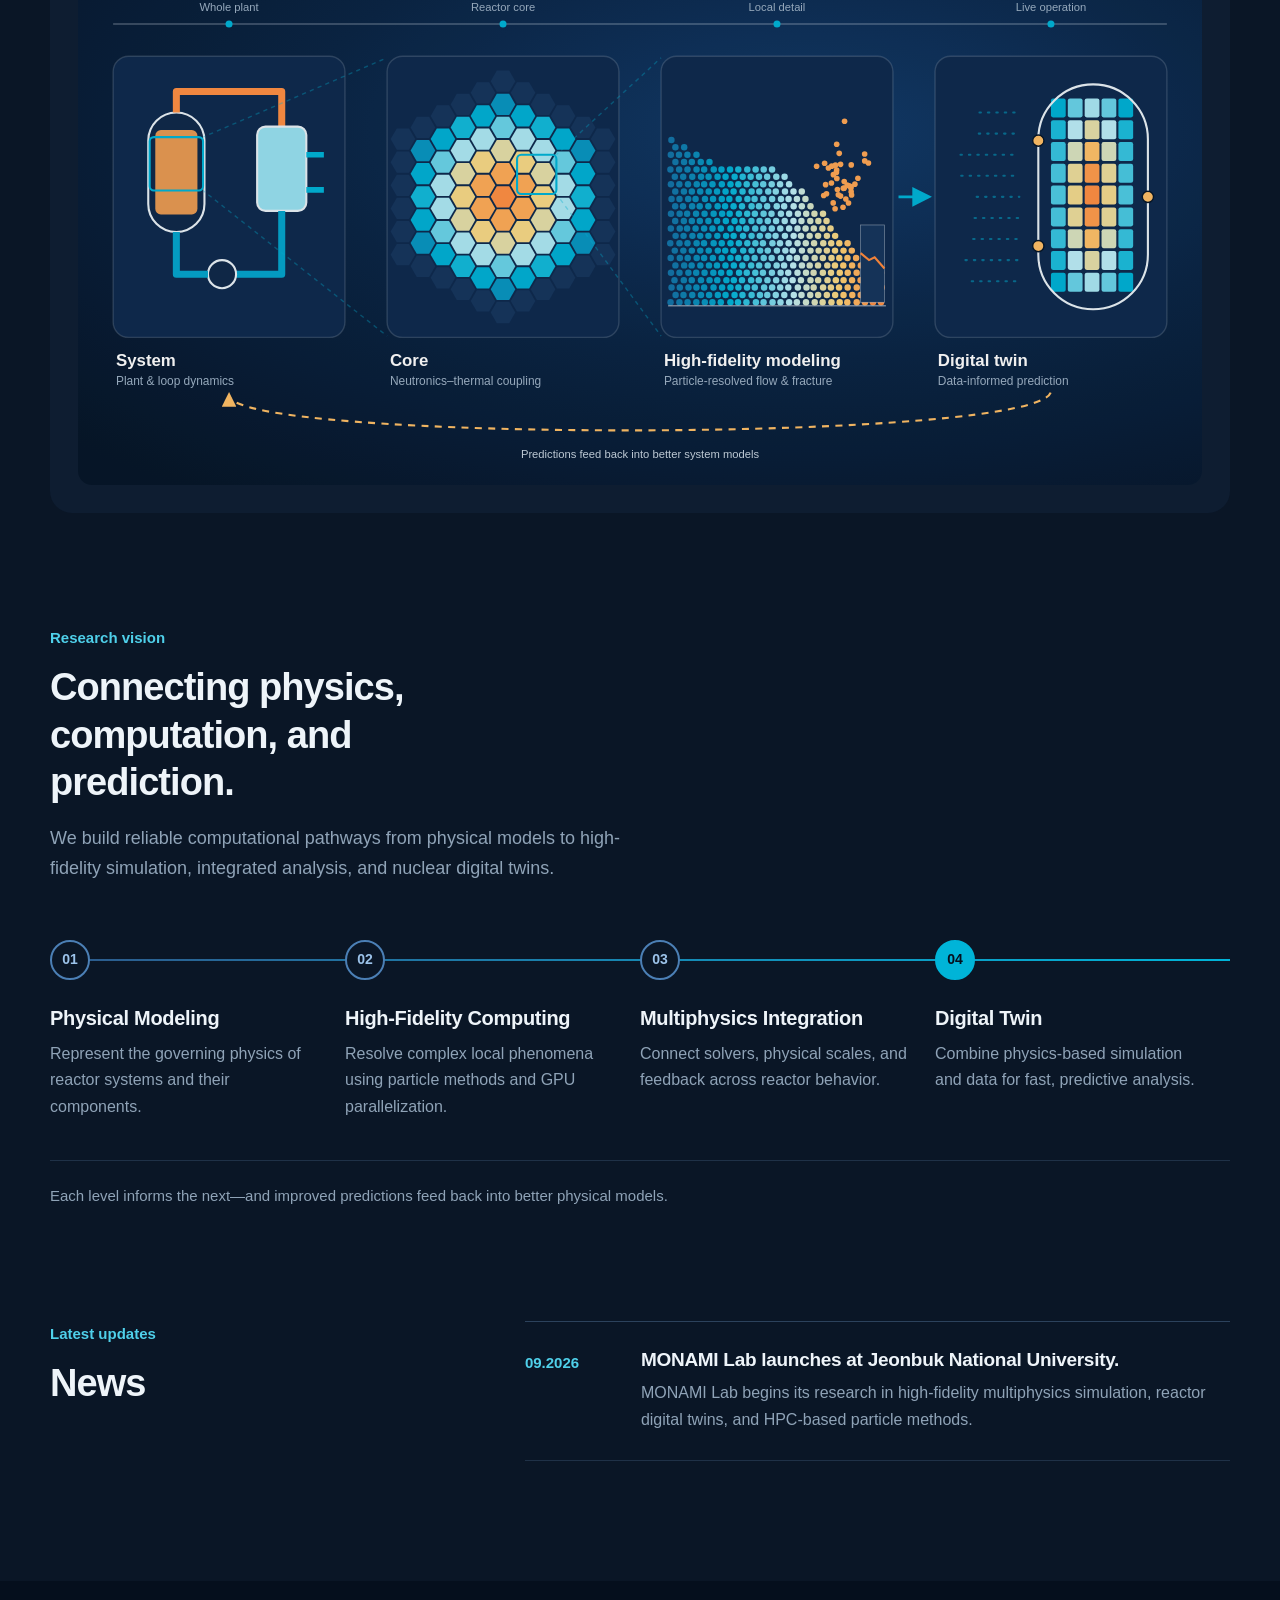
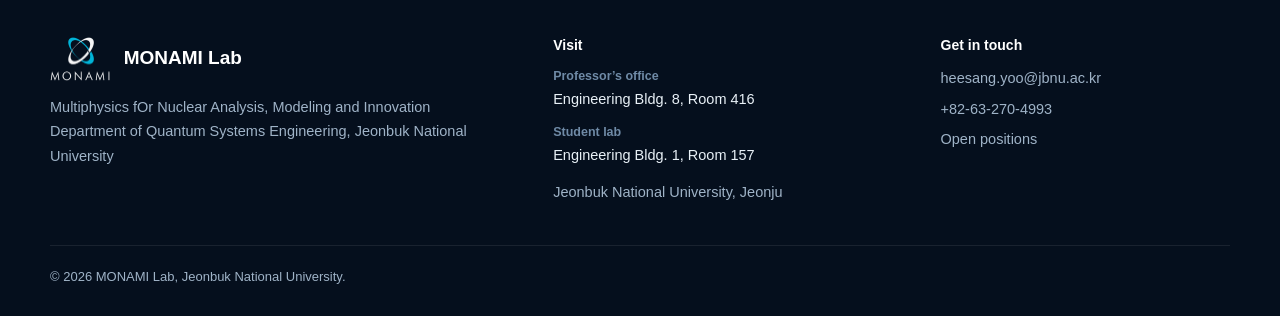
==== commit 5d9d3599: "J18 (NSE, CABRI): published, add DOI and figure Co-Authored-By: Claude Opus 5.5 <noreply@anthropic.c" ====
--- a/index.html
+++ b/index.html
@@ -1326,9 +1326,9 @@
           <li data-tags="nuclear-system multiphysics" class="publication-item with-figure is-new">
             <span class="publication-status-badge">NEW</span>
             <div class="publication-year"><span class="publication-number">18</span>2026</div>
-            <div class="publication-figure publication-placeholder"><span data-ko="준비 중">COMING SOON</span></div>
-            <div><p class="publication-title">Characterization of Full-Power Steady-State Conditions and Local Multiphysics Phenomena in CABRI Transients Using APOLLO3®/CATHARE3 <span class="publication-status-badge accepted-badge" data-ko="게재 확정">Accepted</span></p><p class="publication-authors"><strong>Hee Sang Yoo</strong>, Jonathan Debove, Claire Vaglio-Gaudard, Héloïse Velardo, Jean-Charles Jaboulay, and Jean-Marc Labit</p><p class="publication-journal"><em>Nuclear Science and Engineering</em> <span data-ko="(게재 확정)">(Accepted)</span></p><p class="publication-tags"><span class="tag tag-nuclear-system" data-ko="원자력 시스템">Nuclear System</span><span class="tag tag-multiphysics" data-ko="다물리">Multiphysics</span></p></div>
-            <span class="publication-link is-disabled" aria-disabled="true" title="DOI will be added after publication">DOI</span>
+            <div class="publication-figure"><img src="figure/publications/j18.jpg" alt="APOLLO3 quarter-core mesh of the CABRI reactor and CATHARE3 system nodalization"></div>
+            <div><p class="publication-title">Characterization of Full-Power Steady-State Conditions and Local Multiphysics Phenomena in CABRI Transients Using APOLLO3®/CATHARE3</p><p class="publication-authors"><strong>Hee Sang Yoo</strong>, Jonathan Debove, Claire Vaglio-Gaudard, Héloïse Velardo, Jean-Charles Jaboulay, and Jean-Marc Labit</p><p class="publication-journal"><em>Nuclear Science and Engineering</em></p><p class="publication-tags"><span class="tag tag-nuclear-system" data-ko="원자력 시스템">Nuclear System</span><span class="tag tag-multiphysics" data-ko="다물리">Multiphysics</span></p></div>
+            <a class="publication-link" href="https://doi.org/10.1080/00295639.2026.2751367" target="_blank" rel="noopener">DOI ↗</a>
           </li>
           <li data-tags="high-fidelity multiphysics" class="publication-item with-figure">
             <div class="publication-year"><span class="publication-number">17</span>2026</div>
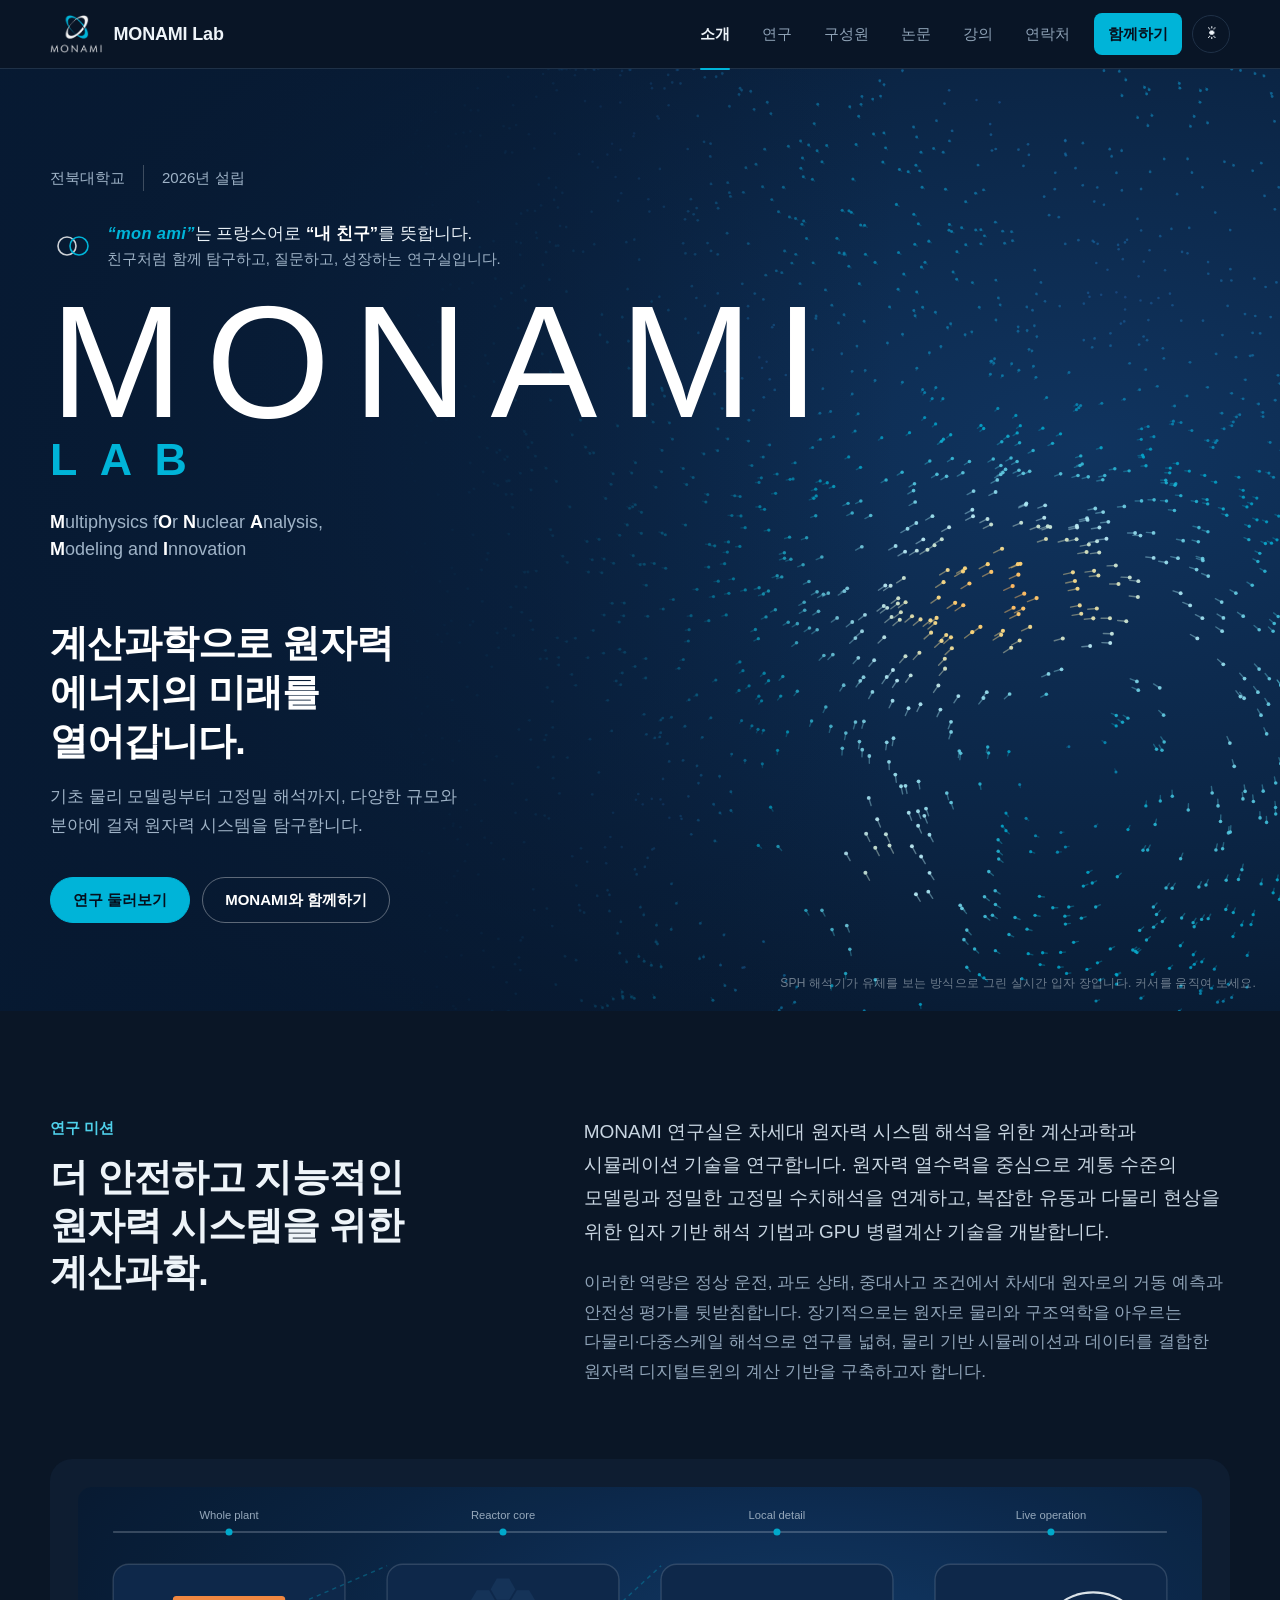
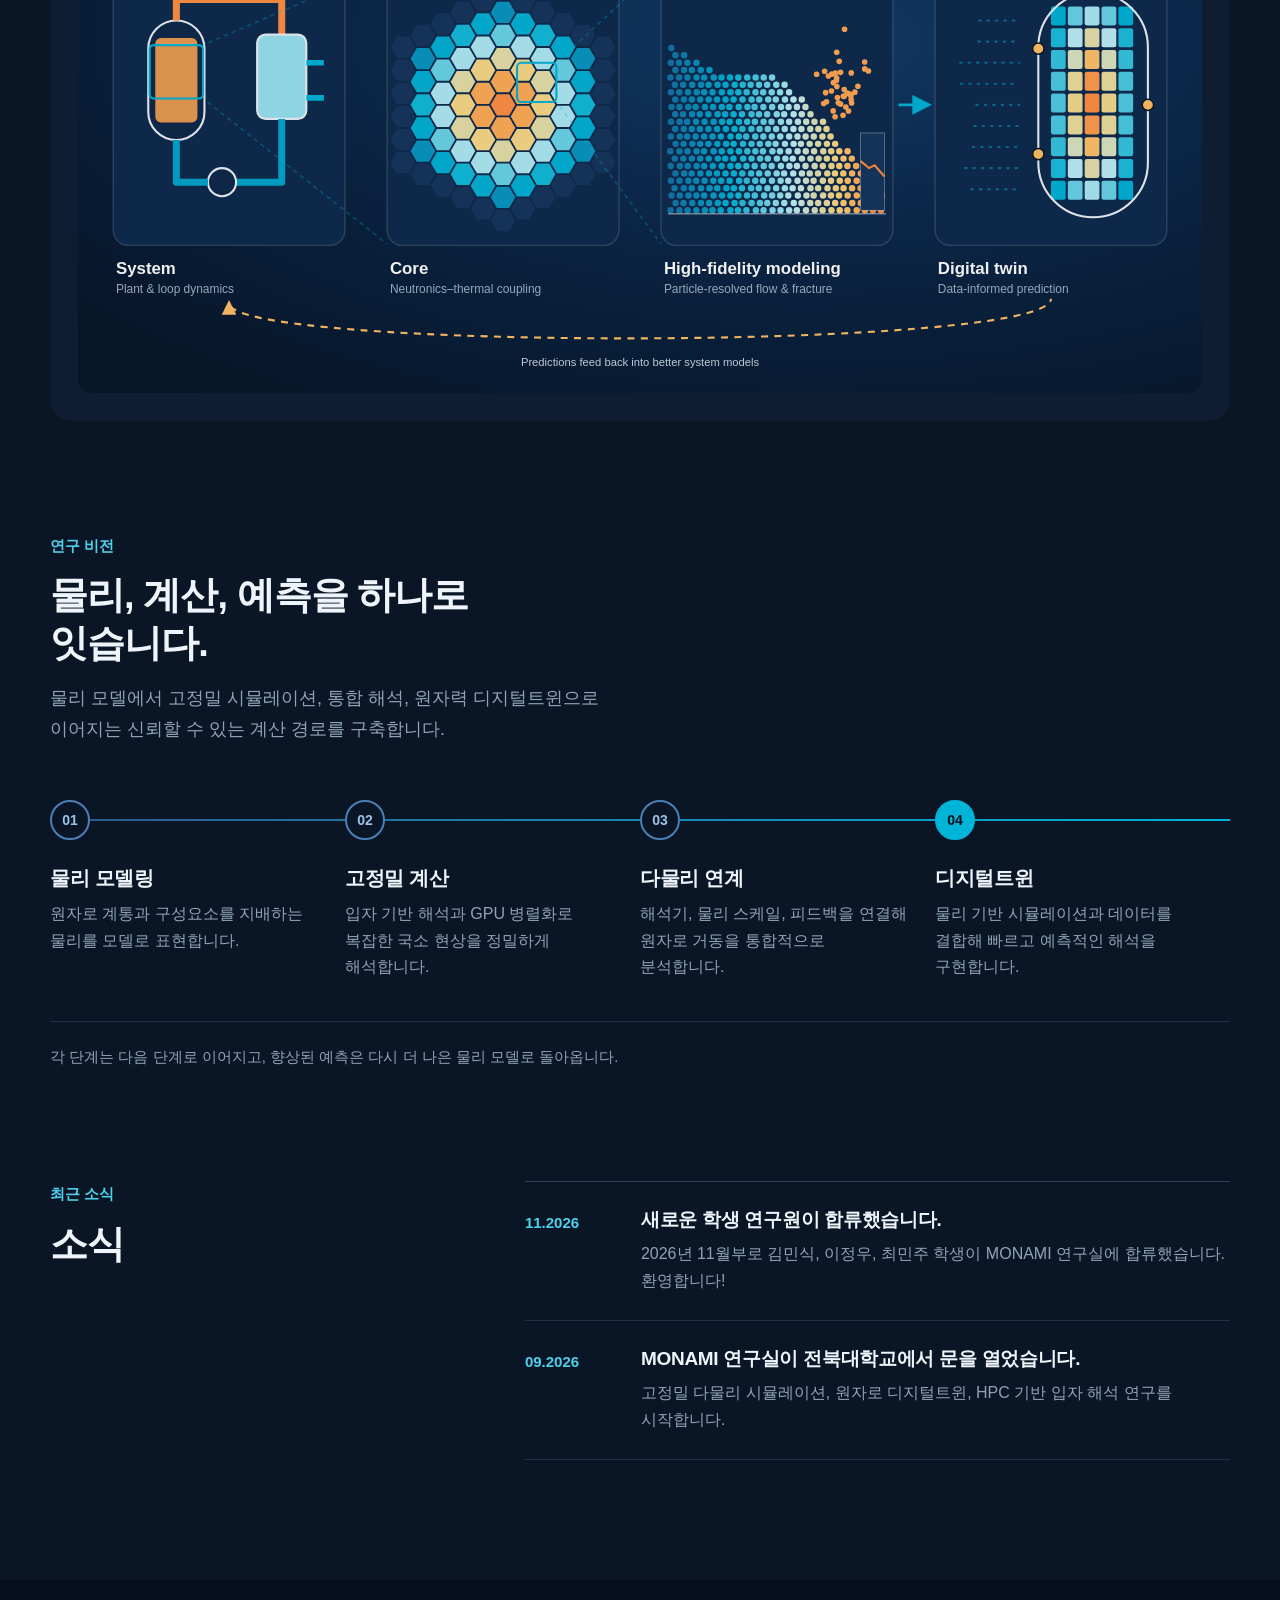
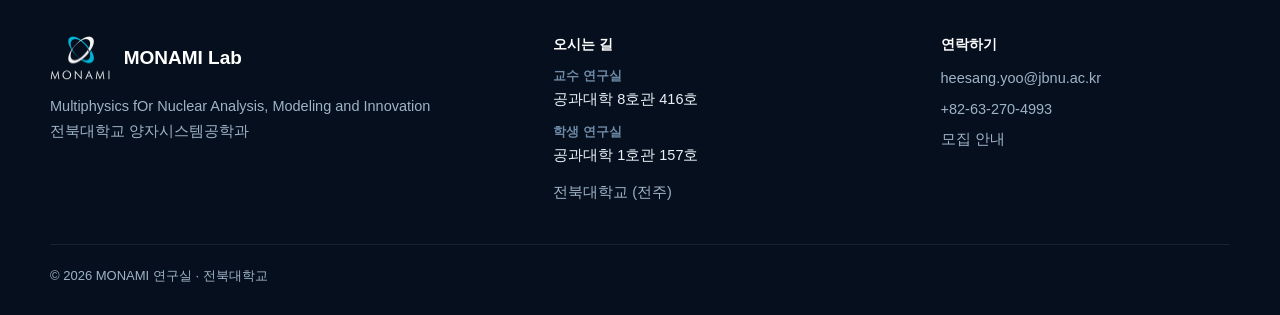
==== commit 4597c0c2: "News: new students (Nov 2026); disable English view Co-Authored-By: Claude Opus 5.5 <noreply@anthrop" ====
--- a/index.html
+++ b/index.html
@@ -12,12 +12,13 @@
       document.documentElement.dataset.theme = savedTheme || 'dark';
       document.documentElement.classList.add('page-navigation');
       const savedLanguage = localStorage.getItem('site-language');
-      document.documentElement.lang = savedLanguage || ((navigator.language || '').toLowerCase().startsWith('ko') ? 'ko' : 'en');
+      document.documentElement.lang = 'ko'; // English view disabled
       const hash = window.location.hash;
       if (!sessionStorage.getItem('monami-intro-seen') && (!hash || hash === '#about')) {
         document.documentElement.classList.add('intro-active');
       }
     } catch (_) {
+      document.documentElement.lang = 'ko';
       document.documentElement.dataset.theme = 'dark';
       document.documentElement.classList.add('page-navigation');
     }
@@ -816,6 +817,7 @@
     .gloss-mark circle:last-child { stroke: var(--cyan); }
     @media (max-width: 640px) { .hero-gloss { align-items: flex-start; gap: 10px; } .hero-gloss p { font-size: 14.5px; } .gloss-sub { font-size: 13.5px; } .gloss-mark { width: 32px; margin-top: 2px; } }
     /* language toggle */
+    .nav-links li:has(.lang-toggle) { display: none !important; }
     .lang-toggle {
       display: inline-flex; align-items: center; height: 38px; padding: 3px; margin-left: 6px;
       border: 1px solid var(--line); border-radius: 999px; background: transparent; cursor: pointer;
@@ -1071,6 +1073,13 @@
             </div>
           </div>
           <div class="news-list">
+            <article class="news-item">
+              <time class="news-date" datetime="2026-11">11.2026</time>
+              <div>
+                <h3 data-ko="새로운 학생 연구원이 합류했습니다.">New student researchers join MONAMI Lab.</h3>
+                <p data-ko="2026년 11월부로 김민식, 이정우, 최민주 학생이 MONAMI 연구실에 합류했습니다. 환영합니다!">As of November 2026, Minsik Kim, Jeongwoo Lee, and Minju Choi have joined MONAMI Lab. Welcome!</p>
+              </div>
+            </article>
             <article class="news-item">
               <time class="news-date" datetime="2026-09">09.2026</time>
               <div>
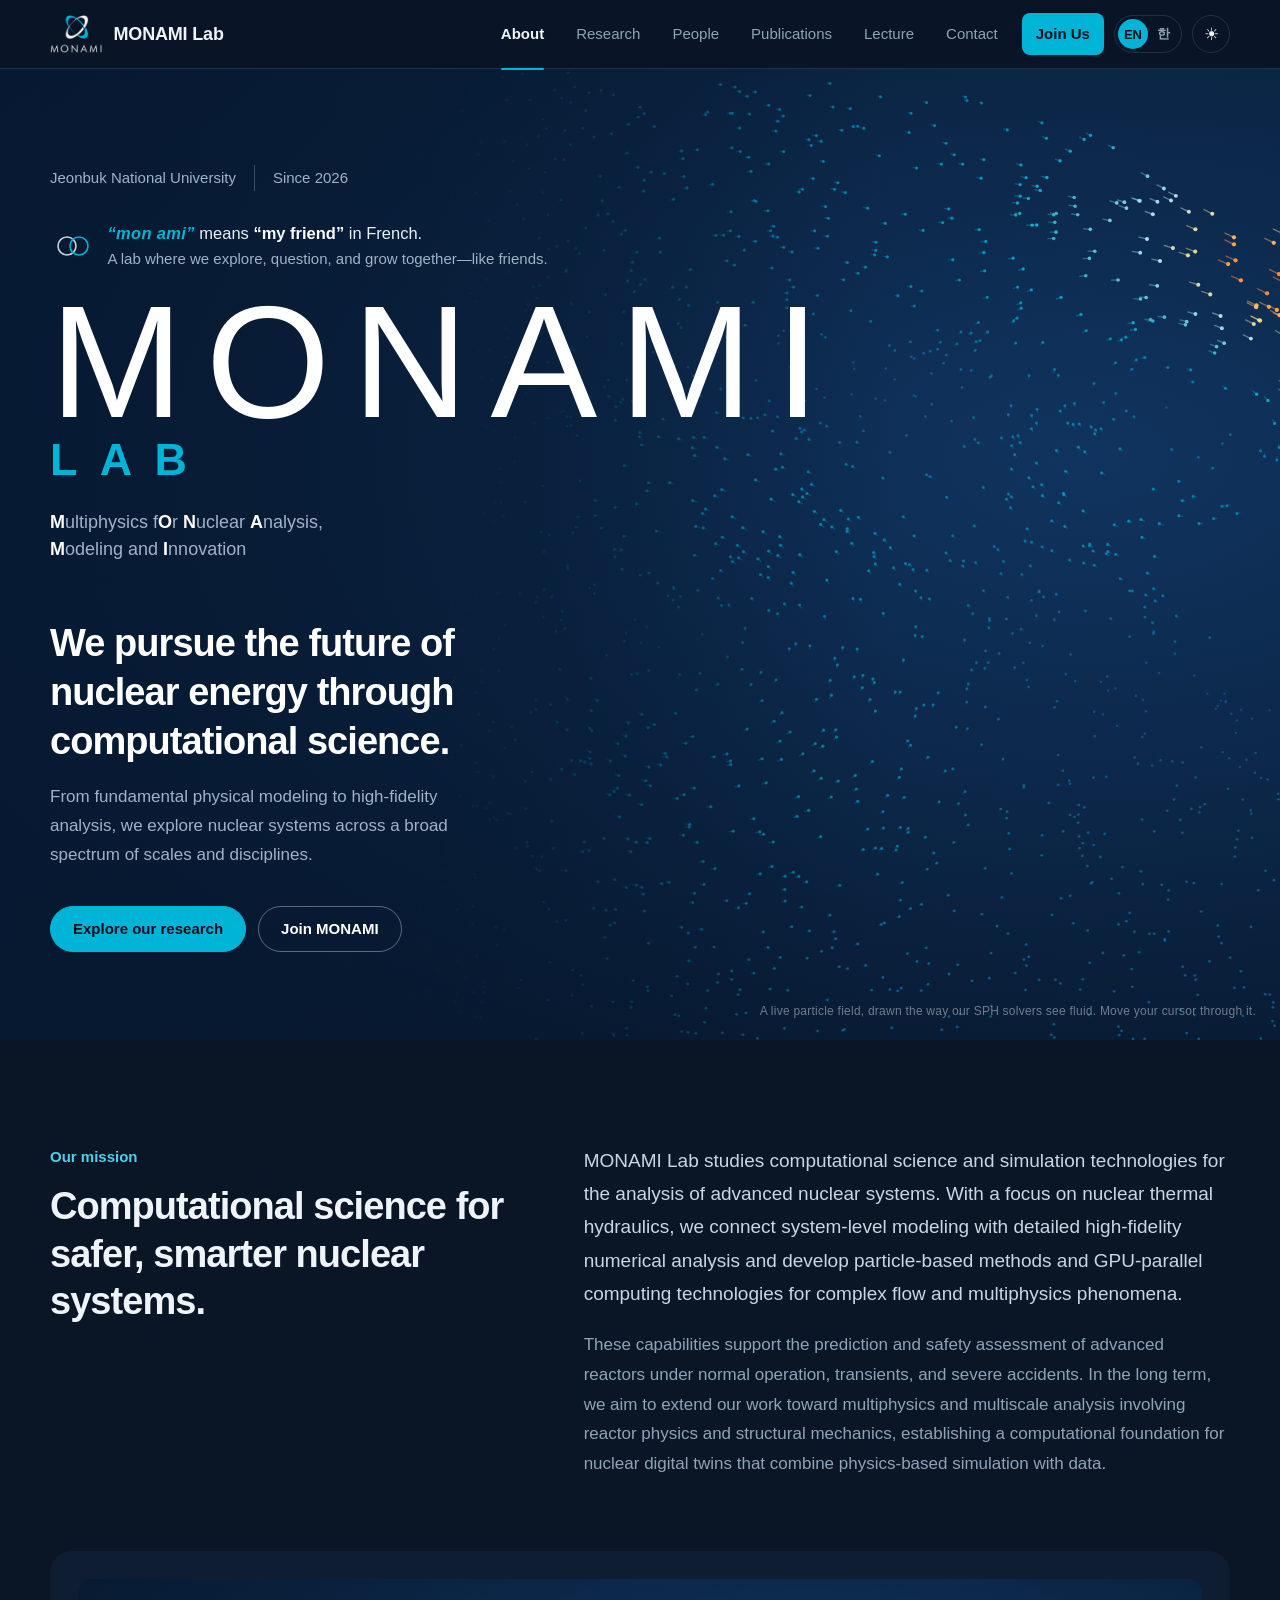
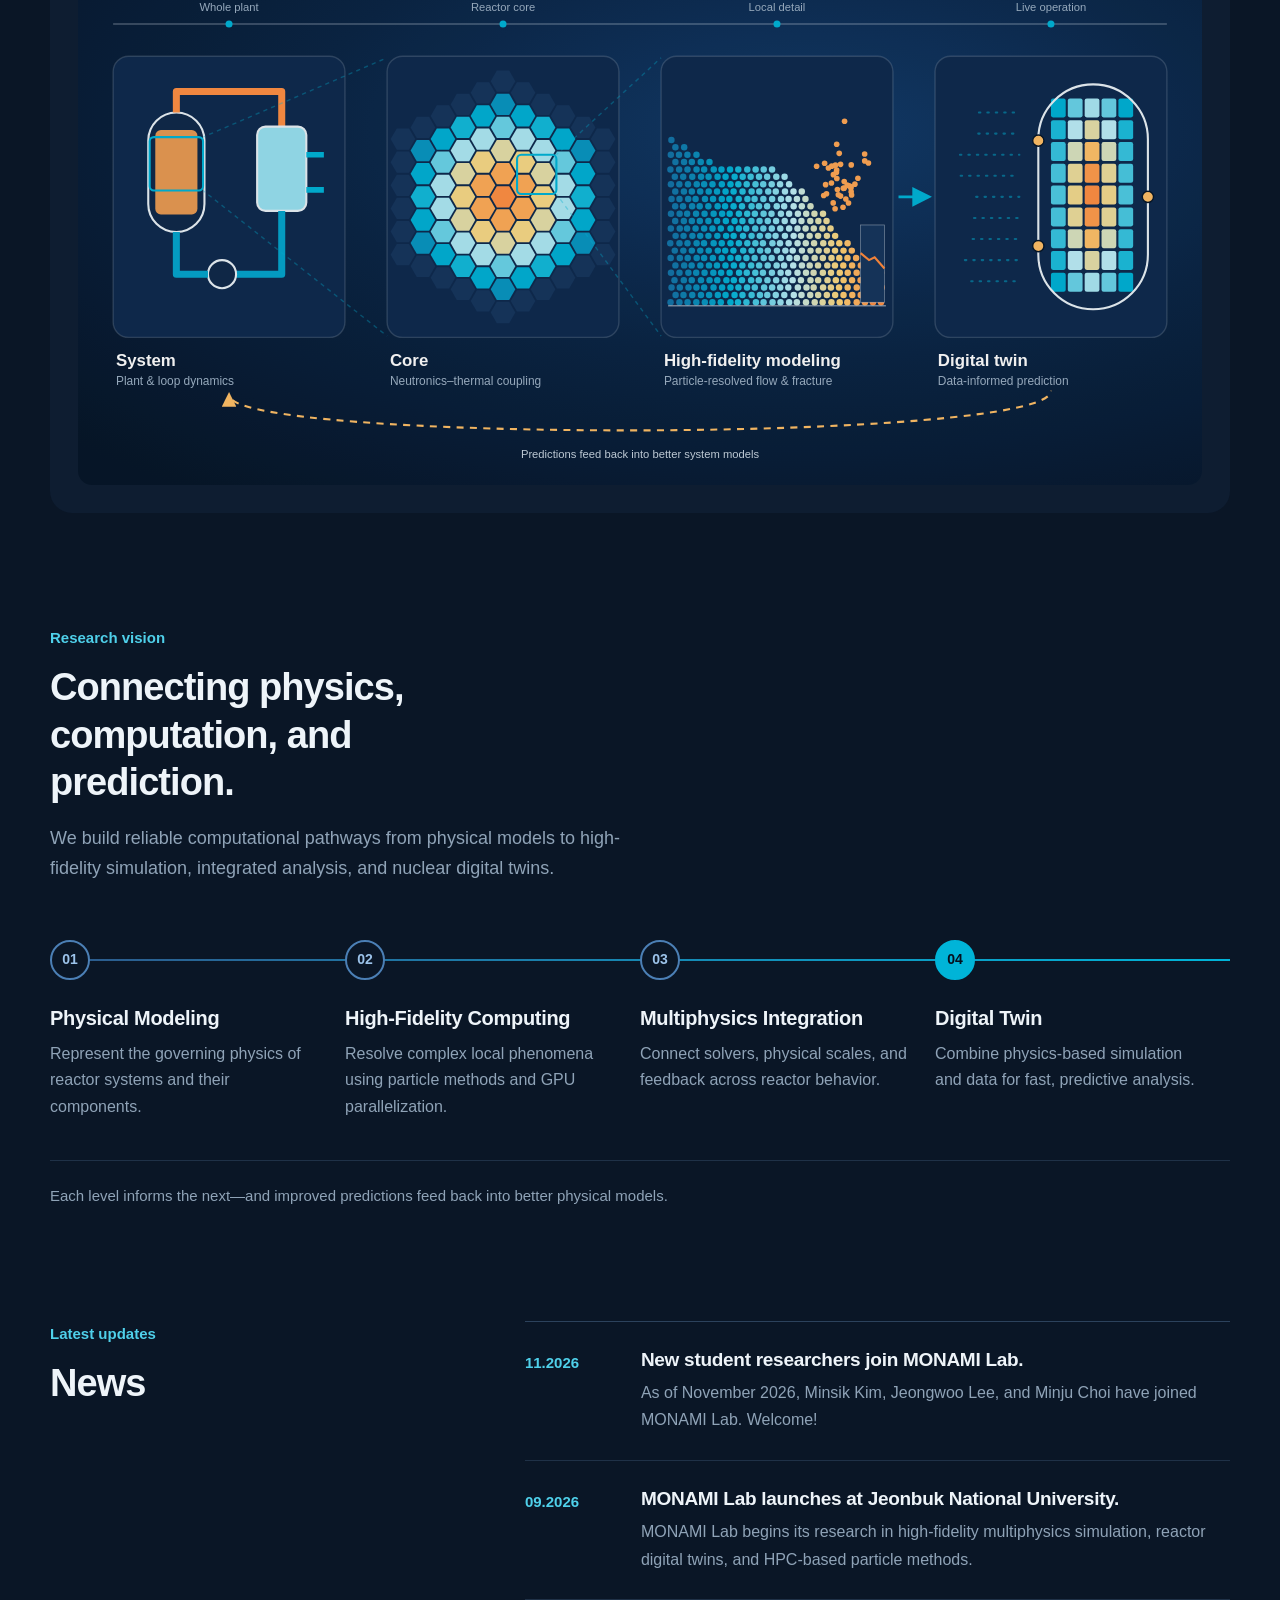
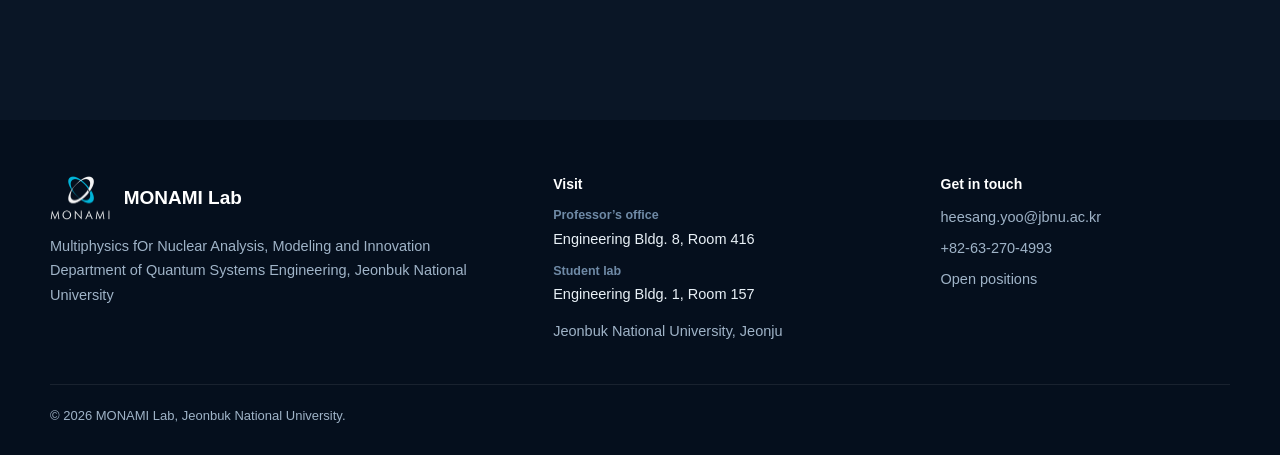
==== commit fe128cd5: "Re-enable English view Co-Authored-By: Claude Opus 5.5 <noreply@anthropic.com> Claude-Session: https" ====
--- a/index.html
+++ b/index.html
@@ -12,13 +12,12 @@
       document.documentElement.dataset.theme = savedTheme || 'dark';
       document.documentElement.classList.add('page-navigation');
       const savedLanguage = localStorage.getItem('site-language');
-      document.documentElement.lang = 'ko'; // English view disabled
+      document.documentElement.lang = savedLanguage || ((navigator.language || '').toLowerCase().startsWith('ko') ? 'ko' : 'en');
       const hash = window.location.hash;
       if (!sessionStorage.getItem('monami-intro-seen') && (!hash || hash === '#about')) {
         document.documentElement.classList.add('intro-active');
       }
     } catch (_) {
-      document.documentElement.lang = 'ko';
       document.documentElement.dataset.theme = 'dark';
       document.documentElement.classList.add('page-navigation');
     }
@@ -817,7 +816,6 @@
     .gloss-mark circle:last-child { stroke: var(--cyan); }
     @media (max-width: 640px) { .hero-gloss { align-items: flex-start; gap: 10px; } .hero-gloss p { font-size: 14.5px; } .gloss-sub { font-size: 13.5px; } .gloss-mark { width: 32px; margin-top: 2px; } }
     /* language toggle */
-    .nav-links li:has(.lang-toggle) { display: none !important; }
     .lang-toggle {
       display: inline-flex; align-items: center; height: 38px; padding: 3px; margin-left: 6px;
       border: 1px solid var(--line); border-radius: 999px; background: transparent; cursor: pointer;
